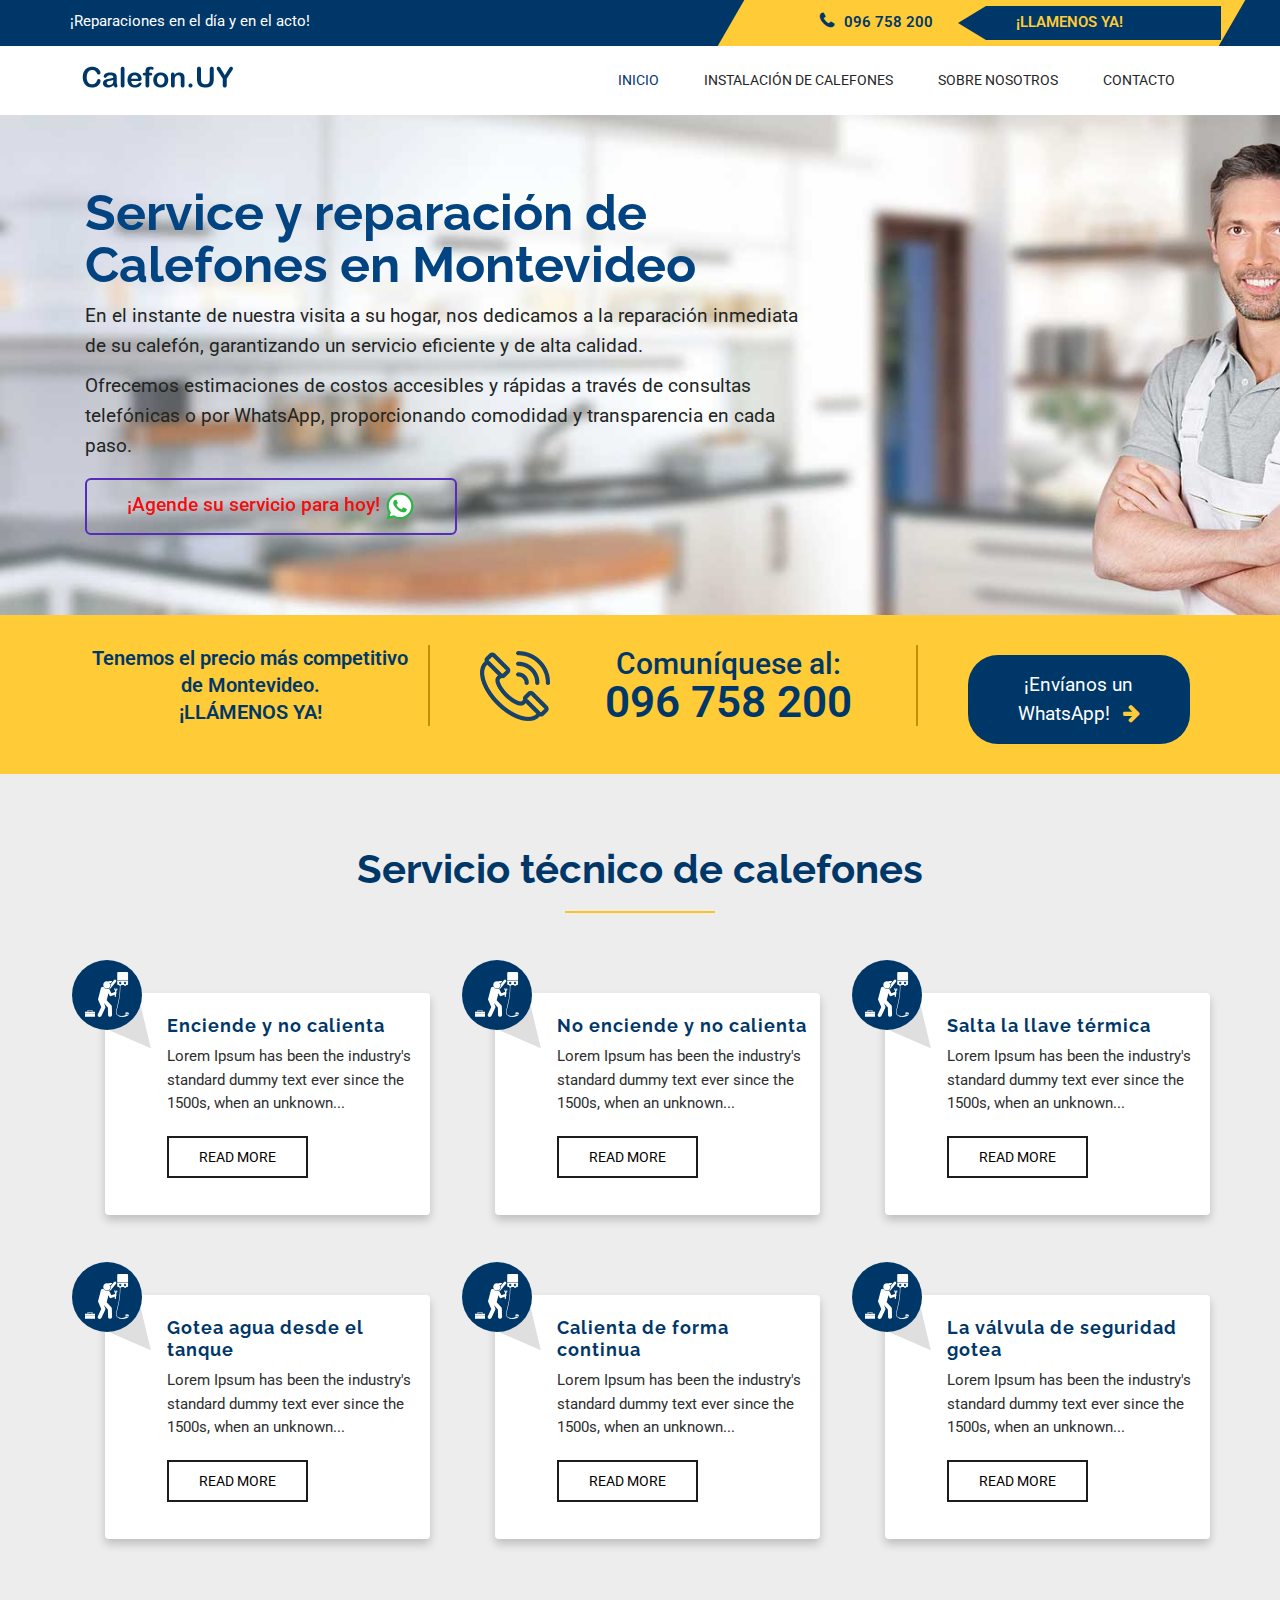
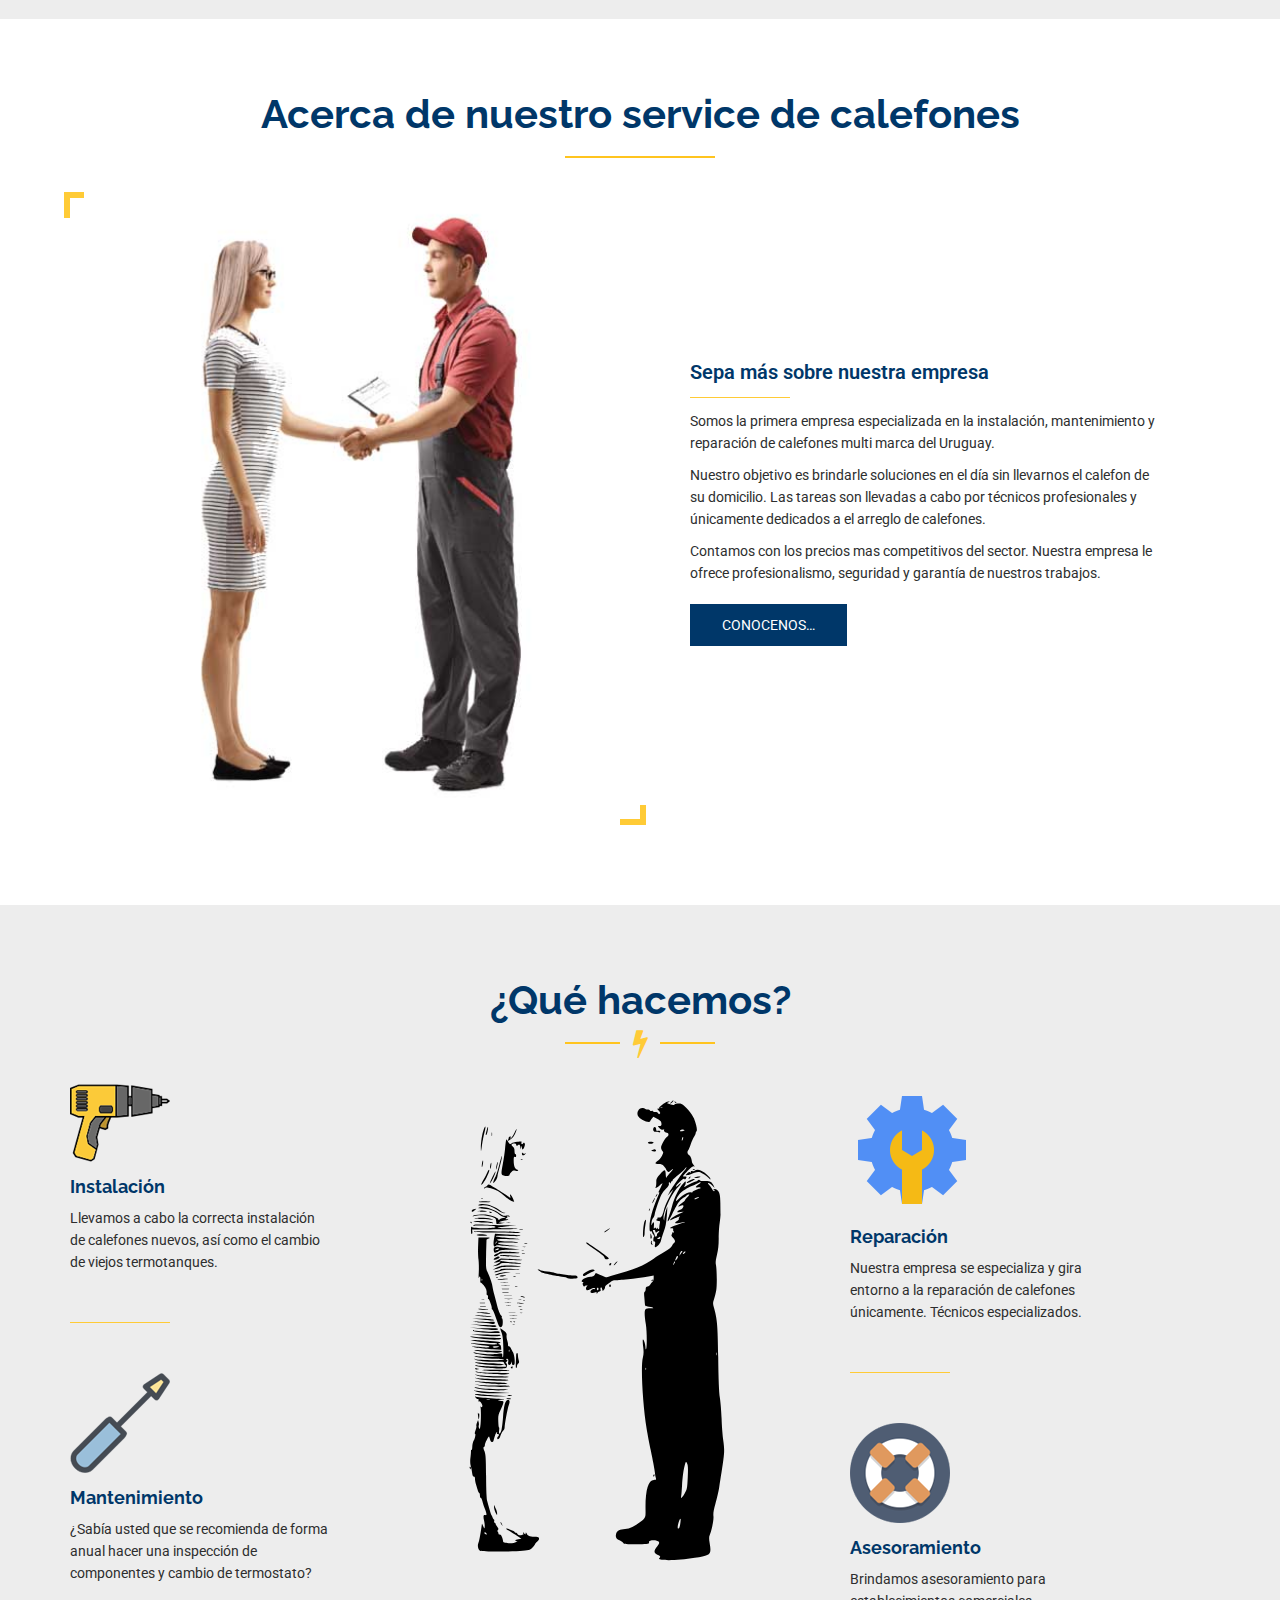
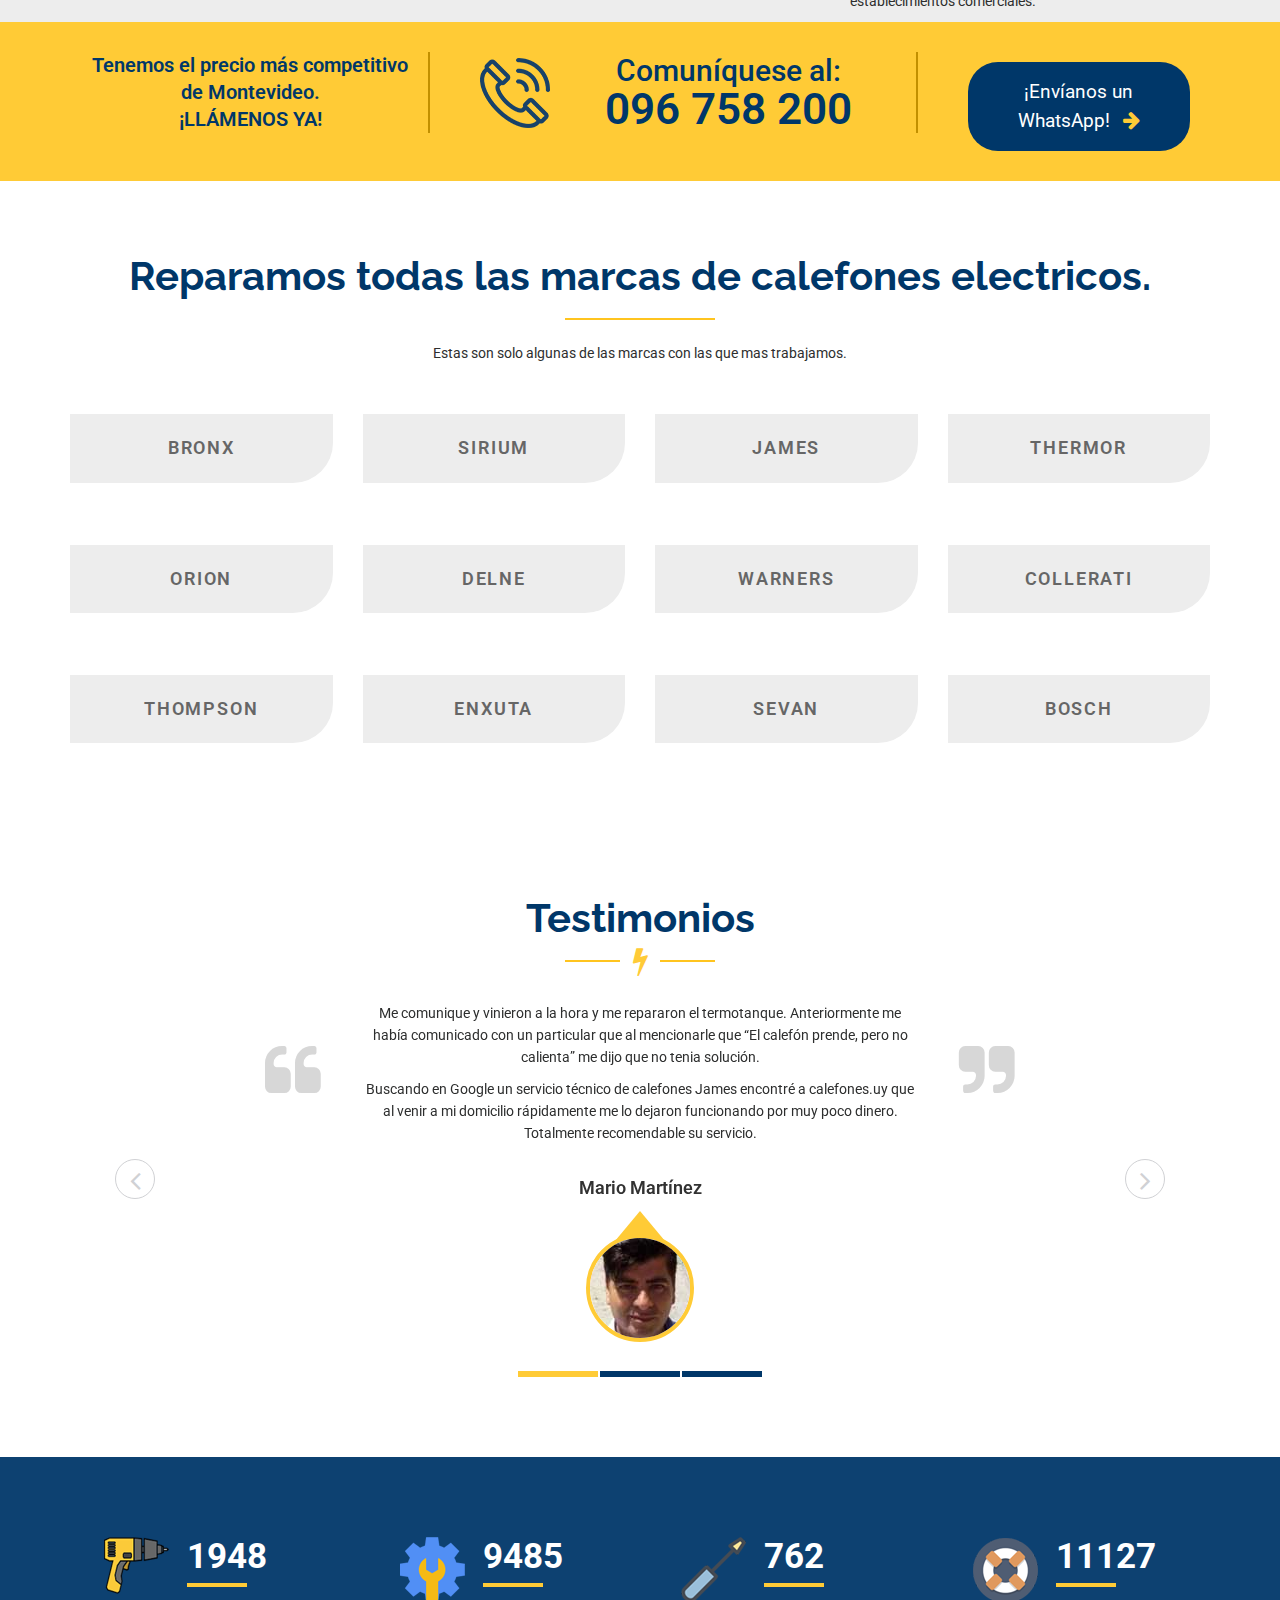
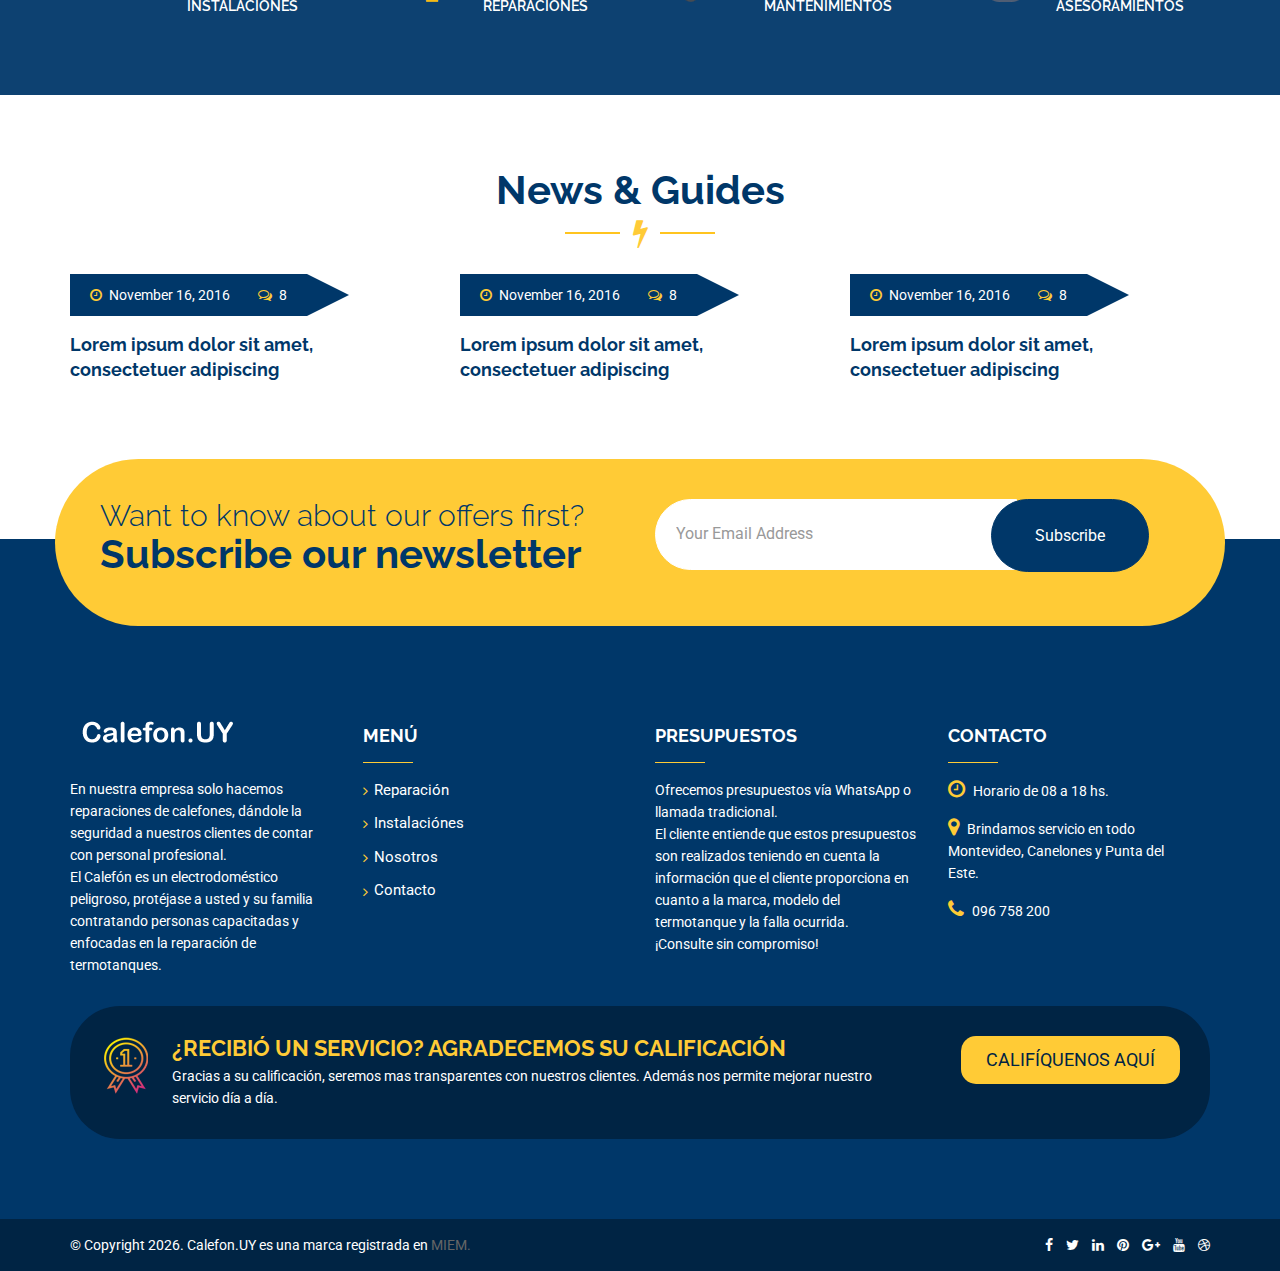
==== index.html @ c7108151 "Initial commit" ====
<!DOCTYPE html>
<html lang="es">
<head>
<meta charset="utf-8">
<meta http-equiv="X-UA-Compatible" content="IE=edge">
<meta name="viewport" content="width=device-width, initial-scale=1">
<title>Des. Calefon.UY</title>
<!-- Bootstrap CSS -->
<link href="assets/bootstrap/css/bootstrap.min.css" rel="stylesheet">
<!-- Font Awesome CSS-->
<link href="assets/font-awesome/css/font-awesome.min.css" rel="stylesheet">
<!-- Linear icons CSS-->
<link href="assets/linearicons/css/icon-font.min.css" rel="stylesheet">
<!-- Slick Nav CSS -->
<link rel="stylesheet" href="assets/css/slicknav.min.css">
<!-- Owl Carousel -->
<link href="assets/owl-carousel/css/owl.carousel.css" rel="stylesheet">
<link href="assets/owl-carousel/css/owl.theme.css" rel="stylesheet">
<!-- Custom CSS -->
<link href="css/style.css" rel="stylesheet">
<!-- Animate CSS -->
<link href="assets/animate/animate.css" rel="stylesheet">
<!-- Favicon -->
<link rel="shortcut icon" type="image/x-icon" href="images/favicon.ico">
<!-- HTML5 shim and Respond.js for IE8 support of HTML5 elements and media queries -->
<!-- WARNING: Respond.js doesn't work if you view the page via file:// -->
<!--[if lt IE 9]>
      <script src="https://oss.maxcdn.com/html5shiv/3.7.3/html5shiv.min.js"></script>
      <script src="https://oss.maxcdn.com/respond/1.4.2/respond.min.js"></script>
    <![endif]-->
</head>
<body>

<!-- Header Start -->
<header class="wow fadeInDown" data-offset-top="197" data-spy="affix">
  <div class="top-wrapper hidden-xs">
    <div class="container">
      <div class="row">
        <div class="col-lg-7 col-md-6 col-sm-12">
          <div class="guest">¡Reparaciones en el día y en el acto!</div>
        </div>
        <div class="col-lg-5 col-md-6 hidden-sm">
          <div class="top-header-add">
            <div class="phone"><i class="fa fa-phone" aria-hidden="true"></i><span>096 758 200</span></div>
            <div class="book"><a href="tel:+59896758200"><i aria-hidden="true"></i><span>¡Llamenos ya!</span></a></div>
          </div>
        </div>
      </div>
    </div>
  </div>
  <div class="header-inner">
    <div class="container">
      <div class="row">
        <div class="col-lg-3 col-md-3">
          <div class="logo"> <a href="index.html"><img src="images/logo.png" alt="#" data-popupalt-original-title="null" title="#"></a> </div>
          <div class="mobile-menu"></div>
        </div>
        <div class="col-lg-9 col-md-9">
          <nav class="navbar navbar-default desktop">
            <div class="navbar-collapse"> 
              <!-- Main Menu -->
              <ul id="nav" class="nav menu navbar-nav">
                <li class="active"><a href="index.html">Inicio</a></li>
                <li><a href="instalacion-de-calefones.html">Instalación de calefones</a></li>
                <li><a href="about-us.html">Sobre nosotros</a></li>
                <li><a href="contact.html">Contacto</a></li>
              </ul>
              <!-- End Main Menu --> 
            </div>
          </nav>
        </div>
      </div>
    </div>
  </div>
</header>
<!-- Header End --> 
<!-- Banner Wrapper Start -->
<div class="banner-wrapper">
  <div id="first-slider" class="">
    <div id="carousel-example-generic" class="carousel slide carousel-fade"> 
      <!-- Indicators -->






      <!-- Wrapper for slides -->
      <div class="carousel-inner" role="listbox"> 
        <!-- Item 1 -->
        <div class="item slide1 active">
          <div class="row">
            <div class="container">
              <div class="col-md-4 col-sm-5 text-center hidden-sm hidden-md hidden-lg"> <img data-animation="animated zoomInLeft" src="images/slider-img1.png" alt=""> </div>
              <div class="col-md-8 col-sm-7 text-left">
                <h1 data-animation="animated bounceInLeft" class=""><span>Service y reparación de Calefones en Montevideo</span></h1>
                <p data-animation="animated bounceInLeft" class="">En el instante de nuestra visita a su hogar, nos dedicamos a la reparación inmediata de su calefón, garantizando un servicio eficiente y de alta calidad.</p> <p>Ofrecemos estimaciones de costos accesibles y rápidas a través de consultas telefónicas o por WhatsApp, proporcionando comodidad y transparencia en cada paso.</p>
                <a class="btn btn-hero" class="fa fa-phone" data-animation="animated bounceInLeft" title="Consulta el precio de tu reparación con un técnico especialista en calefones eléctricos." href="contact.html">¡Agende su servicio para hoy! <img height="30" width="30" src="/images/whatsapp.svg" title="Solicita tu presupuesto gratuito con un técnico especializado vía WhatsApp." alt="Buscar presupuesto de reparacion de calefon"></a> </div>
              <div class="col-md-4 col-sm-5 text-right hidden-xs">  </div>
            </div>
          </div>
        </div>
       </div>      
      </div>
  </div>
</div>
<!-- Banner Wrapper End --> 
<!-- cta Wrapper Start -->
<div class="cta-wrapper">
  <div class="container">
    <div class="row">
      <div class="col-sm-4">
        <div class="cta-inner cta-text"><center>Tenemos el precio más competitivo de Montevideo. <br>
          ¡LLÁMENOS YA!</center></div>
      </div>
      <div class="col-sm-5">
        <div class="cta-inner cta"> <img src="images/cta-phone-icon.png" alt="">
          <h3> <center>Comuníquese al: <br> <span>096 758 200</span> </center> </h3>
        </div>
      </div>
      <div class="col-sm-3">
        <div class="cta-inner cta-btn"> <center> <a target="_blank" rel="nofollow" href="https://api.whatsapp.com/send?phone=59896758200&text=Hola%20calefon.UY%20www.Calefon.UY.">¡Envíanos un WhatsApp!  <i class="fa fa-arrow-right" aria-hidden="true"></i></a></center> </div>
      </div>
    </div>
  </div>
</div>
<!-- cta Wrapper End --> 
<!-- Our Services Start -->
<section class="our-services-wrapper">
  <div class="container">
    <div class="title">
      <h2>Servicio técnico de calefones</h2>
      </div>
    <div class="row">
      <div class="col-lg-4 col-md-6 col-sm-6">
        <div class="single-service">
          <div class="single-services">
            <div class="services-inner">
              <div class="our-services-icon"> <span><img height="45" width="40" src="images/calefon-service.svg" alt=""></span></div>
              <div class="our-services-text">
                <h3>Enciende y no calienta</h3>
                <p>Lorem Ipsum has been the industry's standard dummy text ever since the 1500s, when an unknown...</p>
                <a href="#">Read More</a> </div>
            </div>
          </div>
        </div>
      </div>
      <div class="col-lg-4 col-md-6 col-sm-6">
        <div class="single-service">
          <div class="single-services">
            <div class="services-inner">
              <div class="our-services-icon"> <span><img height="45" width="40" src="images/calefon-service.svg" alt=""></span></div>
              <div class="our-services-text">
                <h3>No enciende y no calienta</h3>
                <p>Lorem Ipsum has been the industry's standard dummy text ever since the 1500s, when an unknown...</p>
                <a href="#">Read More</a> </div>
            </div>
          </div>
        </div>
      </div>
      <div class="col-lg-4 col-md-6 col-sm-6">
        <div class="single-service">
          <div class="single-services">
            <div class="services-inner">
              <div class="our-services-icon"> <span><img height="45" width="40" src="images/calefon-service.svg" alt=""></span></div>
              <div class="our-services-text">
                <h3>Salta la llave térmica</h3>
                <p>Lorem Ipsum has been the industry's standard dummy text ever since the 1500s, when an unknown...</p>
                <a href="#">Read More</a> </div>
            </div>
          </div>
        </div>
      </div>
      <div class="col-lg-4 col-md-6 col-sm-6">
        <div class="single-service">
          <div class="single-services">
            <div class="services-inner">
              <div class="our-services-icon"> <span><img height="45" width="40" src="images/calefon-service.svg" alt=""></span></div>
              <div class="our-services-text">
                <h3>Gotea agua desde el tanque</h3>
                <p>Lorem Ipsum has been the industry's standard dummy text ever since the 1500s, when an unknown...</p>
                <a href="#">Read More</a> </div>
            </div>
          </div>
        </div>
      </div>
      <div class="col-lg-4 col-md-6 col-sm-6">
        <div class="single-service">
          <div class="single-services">
            <div class="services-inner">
              <div class="our-services-icon"> <span><img height="45" width="40" src="images/calefon-service.svg" alt=""></span></div>
              <div class="our-services-text">
                <h3>Calienta de forma <br> continua</h3>
                <p>Lorem Ipsum has been the industry's standard dummy text ever since the 1500s, when an unknown...</p>
                <a href="#">Read More</a> </div>
            </div>
          </div>
        </div>
      </div>
      <div class="col-lg-4 col-md-6 col-sm-6">
        <div class="single-service">
          <div class="single-services">
            <div class="services-inner">
              <div class="our-services-icon"> <span><img height="45" width="40" src="images/calefon-service.svg" alt=""></span></div>
              <div class="our-services-text">
                <h3>La válvula de seguridad <br> gotea</h3>
                <p>Lorem Ipsum has been the industry's standard dummy text ever since the 1500s, when an unknown...</p>
                <a href="#">Read More</a> </div>
            </div>
          </div>
        </div>
      </div>
    </div>
  </div>
</section>
<!-- Our Services End --> 
<!-- About Wrapper Start -->
<section class="about-wrapper">
  <div class="container">
    <div class="title">
      <h2>Acerca de nuestro service de calefones</h2>
      </div>
    <div class="mb-30">
      <div class="display-table"> 
        <!-- display-table-cell -->
        <div class="display-table-cell width-50">
          <div class="service-image">
            <div class="border_style top left"><span></span></div>
            <div class="border_style bottom right"><span></span></div>
            <img src="/images/tecnico-calefon.jpg" alt="" title=""></div>
        </div>
        <!-- display-table-cell -->
        <div class="display-table-cell width-50">
          <div class="about-text-area">
            <h3>Sepa más sobre nuestra empresa</h3>
            <p>Somos la primera empresa especializada en la instalación, mantenimiento y reparación de calefones multi marca del Uruguay.</p>
            <p>Nuestro objetivo es brindarle soluciones en el día sin llevarnos el calefon de su domicilio. Las tareas son llevadas a cabo por técnicos profesionales y únicamente dedicados a el arreglo de calefones.</p>
            <p>Contamos con los precios mas competitivos del sector. Nuestra empresa le ofrece profesionalismo, seguridad y garantía de nuestros trabajos.</p>
            <a href="/sobre-nosotros.html">Conocenos…</a> </div>
          <!-- about-area --> 
        </div>
      </div>
      <!-- display-table --> 
    </div>
  </div>
</section>
<!-- About Wrapper End --> 

<!-- Latest Projects Wrapper Start -->
<section class="latest-projects-wrapper">
  <div class="container">
    <div class="title">
      <h2>¿Qué hacemos?</h2>
      <span class="title-border-color"><i class="fa fa-bolt" aria-hidden="true"></i></span> </div>
    <div class="row">
      <div class="col-md-3 col-sm-6">
        <div class="project-box border"> <img src="/images/Instalacion-de-calefones.png" alt="">
          <h3>Instalación</h3>
          <p>Llevamos a cabo la correcta instalación de calefones nuevos, así como el cambio de viejos termotanques.</p>
        </div>
        <div class="project-box"> <img src="/images/Mantenimiento-de-termotanques.png" alt="">
          <h3>Mantenimiento</h3>
          <p>¿Sabía usted que se recomienda de forma anual hacer una inspección de componentes y cambio de termostato?</p>
        </div>
      </div>
      <div class="col-sm-5 hidden-sm">
        <div class="project-box-img"> <img src="/images/tecnico-calefon.svg" alt=""> </div>
      </div>
      <div class="col-md-3 col-sm-6">
        <div class="project-box border"> <img src="/images/Arreglo-de-calefones.png" alt="">
          <h3>Reparación</h3>
          <p>Nuestra empresa se especializa y gira entorno a la reparación de calefones únicamente. Técnicos especializados.</p>
        </div>
        <div class="project-box"> <img src="/images/Asesoramiento-calefones.png" alt="">
          <h3>Asesoramiento</h3>
          <p>Brindamos asesoramiento para establecimientos comerciales.</p>
        </div>
      </div>
    </div>
  </div>
</section>
<!-- Latest Projects Wrapper End --> 


<!-- cta Wrapper Start -->
<div class="cta-wrapper">
  <div class="container">
    <div class="row">
      <div class="col-sm-4">
        <div class="cta-inner cta-text"><center>Tenemos el precio más competitivo de Montevideo. <br>
          ¡LLÁMENOS YA!</center></div>
      </div>
      <div class="col-sm-5">
        <div class="cta-inner cta"> <img src="images/cta-phone-icon.png" alt="">
          <h3> <center>Comuníquese al: <br> <span>096 758 200</span> </center> </h3>
        </div>
      </div>
      <div class="col-sm-3">
        <div class="cta-inner cta-btn"> <center> <a target="_blank" title="Solicita un presupuesto gratuito." alt="Consultar precio arreglo de calefon electrico" rel="nofollow" href="https://api.whatsapp.com/send?phone=59896758200&text=Hola%20calefon.UY%20www.Calefon.UY.">¡Envíanos un WhatsApp!  <i class="fa fa-arrow-right" aria-hidden="true"></i></a></center> </div>
      </div>
    </div>
  </div>
</div>
<!-- cta Wrapper End -->  

<!-- Our Team Wrapper Start -->
<section class="our-team-wrapper">
  <div class="container">
    <div class="title">
      <h2>Reparamos todas las marcas de calefones electricos.</h2>
      <br>
      <p>Estas son solo algunas de las marcas con las que mas trabajamos.</p>
    </div>
    <div class="row">
      <div class="col-md-3 col-sm-6">
        <div class="team-item">

          <div class="team-item-descr font-alt">
            <a class="team-item-name" title="Reparación de calefones Bronx" alt="Service oficial de calefones Bronx" href="https://calefon.uy/bronx/">Bronx</a>
          </div>
        </div>
      </div>
      <div class="col-md-3 col-sm-6">
        <div class="team-item">

          <div class="team-item-descr font-alt">
            <a class="team-item-name" title="Reparación de calefones Sirium" alt="Service oficial de calefones Sirium" href="https://calefon.uy/sirium/">Sirium</a>
          </div>
        </div>
      </div>
      <div class="col-md-3 col-sm-6">
        <div class="team-item">

          <div class="team-item-descr font-alt">
            <a class="team-item-name" title="Reparación de calefones James" alt="Service oficial de calefones James" href="https://calefon.uy/james/">James</a>
          </div>
        </div>
      </div>
      <div class="col-md-3 col-sm-6">
        <div class="team-item">

          <div class="team-item-descr font-alt">
            <a class="team-item-name" title="Reparación de calefones Thermor" alt="Service oficial de calefones Thermor" href="https://calefon.uy/thermor/">Thermor</a>
          </div>
        </div>
      </div>
    </div>



    <div class="title">
     
      <span class="title-border-color"></span> </div>
    <div class="row">
      <div class="col-md-3 col-sm-6">
        <div class="team-item">

          <div class="team-item-descr font-alt">
            <a class="team-item-name" title="Reparación de calefones Orion" alt="Service oficial de calefones Orion" href="https://calefon.uy/orion/">Orion</a>
          </div>
        </div>
      </div>
      <div class="col-md-3 col-sm-6">
        <div class="team-item">

          <div class="team-item-descr font-alt">
            <a class="team-item-name" title="Reparación de calefones Delne" alt="Service oficial de calefones Delne" href="https://calefon.uy/delne/">Delne</a>
          </div>
        </div>
      </div>
      <div class="col-md-3 col-sm-6">
        <div class="team-item">

          <div class="team-item-descr font-alt">
            <a class="team-item-name" title="Reparación de calefones Warners" alt="Service oficial de calefones Warners" href="https://calefon.uy/warners/">Warners</a>
          </div>
        </div>
      </div>
      <div class="col-md-3 col-sm-6">
        <div class="team-item">

          <div class="team-item-descr font-alt">
            <a class="team-item-name" title="Reparación de calefones Collerati" alt="Service oficial de calefones Collerati" href="https://calefon.uy/collerati/">Collerati</a>
          </div>
        </div>
      </div>
    </div>



        <div class="title">
     
      <span class="title-border-color"></span> </div>
    <div class="row">
      <div class="col-md-3 col-sm-6">
        <div class="team-item">

          <div class="team-item-descr font-alt">
            <a class="team-item-name" title="Reparación de calefones Thompson" alt="Service oficial de calefones Thompson" href="https://calefon.uy/thompson/">Thompson</a>
          </div>
        </div>
      </div>
      <div class="col-md-3 col-sm-6">
        <div class="team-item">

          <div class="team-item-descr font-alt">
            <a class="team-item-name" title="Reparación de calefones Enxuta" alt="Service oficial de calefones Enxuta" href="https://calefon.uy/enxuta/">Enxuta</a>
          </div>
        </div>
      </div>
      <div class="col-md-3 col-sm-6">
        <div class="team-item">

          <div class="team-item-descr font-alt">
            <a class="team-item-name" title="Reparación de calefones Sevan" alt="Service oficial de calefones Sevan" href="https://calefon.uy/sevan/">Sevan</a>
          </div>
        </div>
      </div>
      <div class="col-md-3 col-sm-6">
        <div class="team-item">

          <div class="team-item-descr font-alt">
            <a class="team-item-name" title="Reparación de calefones Bosch" alt="Service oficial de calefones Bosch" href="https://calefon.uy/bosch/">Bosch</a>
          </div>
        </div>
      </div>
    </div>


  </div>
</section>
<!-- Our Team Wrapper End --> 


<!-- Testimonials Wrapper Start -->
<section class="testimonials-wrapper">
  <div class="container">
    <div class="title">
      <h2>Testimonios</h2>
      <span class="title-border-color"><i class="fa fa-bolt" aria-hidden="true"></i></span> </div>
    <div class="row">
      <div class="col-md-8 col-sm-12 col-md-offset-2 col-sm-offset-0 col-xs-offset-0">
        <div id="testimonials" class="owl-carousel">
          <div class="item">
            <div class="testimonials-main">
              <div class="testimonials-inner">
                <p>Me comunique y vinieron a la hora y me repararon el termotanque. Anteriormente me había comunicado con un particular que al mencionarle que “El calefón prende, pero no calienta” me dijo que no tenia solución. </p><p>
                  Buscando en Google un servicio técnico de calefones James encontré a calefones.uy que al venir a mi domicilio rápidamente me lo dejaron funcionando por muy poco dinero. Totalmente recomendable su servicio.</p>  
              </div>
              <div class="testimonials-text">
                <p>Mario Martínez</p>
              </div>
              <div class="testimonial-img"> <img src="/images/testimonials1.jpg" alt=""> </div>
            </div>
          </div>
          <div class="item">
            <div class="testimonials-main">
              <div class="testimonials-inner">
                <p>No dude en llamar en el momento que leí que se dedican únicamente al servicio técnico de termotanques. Eso fue lo que me dio la tranquilidad de comunicarme con técnicos que saben lo que hacen y no con un particular. </p><p>
                  El calefón encendía, pero no calentaba el agua. Cambiaron una pieza y quedo solucionado. Demoraron muy poco y demostraron que la especialización es la mejor forma de demostrar que son verdaderos profesionales.
                  </p>
              </div>
              <div class="testimonials-text">
                <p>Fernando Bazo</p>
              </div>
              <div class="testimonial-img"> <img src="/images/testimonials2.jpg" alt=""> </div>
            </div>
          </div>
          <div class="item">
            <div class="testimonials-main">
              <div class="testimonials-inner">
                <p>Mi calefón no encendía por lo que decidí buscar en Google una empresa que se dedique al arreglo de calefones y me encontré con esta página. Me atendieron amablemente y me dieron una estimación de los costos dependiendo del daño que pudiera haber sufrido alguna de las piezas, lo que no me gusto mucho porque todo fue vía teléfono. </p><p>
Aun así, les solicite que vinieran a mi domicilio y efectivamente era uno de los problemas que me habían mencionado. El precio me pareció acorde.
</p>
              </div>
              <div class="testimonials-text">
                <p>María Faundez</p>
              </div>
              <div class="testimonial-img"> <img src="/images/testimonials3.jpg" alt=""> </div>
            </div>
          </div>
        </div>
      </div>
    </div>
  </div>
</section>
<!-- Testimonials Wrapper End --> 
<!-- Counters Wrapper Start -->
<div class="counters">
  <div class="container">
    <div class="row">
      <div class="col-lg-3 col-md-6 col-sm-6">
        <div class="counter">
          <div class="counter-icon-box"><img src="images/Instalacion-de-Termotanques.png" alt=""></div>
          <div class="counter-right">
            <div class="number animateNumber" data-num="1948"> <span>1948</span></div>
            <h3>Instalaciones</h3>
          </div>
        </div>
      </div>
      <div class="col-lg-3 col-md-6 col-sm-6">
        <div class="counter">
          <div class="counter-icon-box"><img src="images/Calefones-Montevideo.png" alt=""></div>
          <div class="counter-right">
            <div class="number animateNumber" data-num="9485"> <span>9485</span></div>
            <h3>Reparaciones</h3>
          </div>
        </div>
      </div>
      <div class="col-lg-3 col-md-6 col-sm-6">
        <div class="counter last">
          <div class="counter-icon-box"><img src="images/Termotanques-Montevideo.png" alt=""></div>
          <div class="counter-right">
            <div class="number animateNumber" data-num="762"> <span>762</span></div>
            <h3>Mantenimientos</h3>
          </div>
        </div>
      </div>
      <div class="col-lg-3 col-md-6 col-sm-6">
        <div class="counter last">
          <div class="counter-icon-box"><img src="images/Asesoramiento-Termotanques.png" alt=""></div>
          <div class="counter-right">
            <div class="number animateNumber" data-num="11127"> <span>11127</span></div>
            <h3>Asesoramientos</h3>
          </div>
        </div>
      </div>
    </div>
  </div>
</div>
<!-- Counters Wrapper End --> 
<!-- News Wrapper Start -->
<section class="news-wrapper">
  <div class="container">
    <div class="title">
      <h2>News & Guides</h2>
      <span class="title-border-color"><i class="fa fa-bolt" aria-hidden="true"></i></span> </div>
    <div class="row">
      <div class="col-md-4 col-sm-6">
        <div class="news-section-single">
          <div class="news-img-main">
            <div class="news-img"><img src="http://via.placeholder.com/600x400/000/fff" alt="" data-popupalt-original-title="null" title="">
              <div class="news-list">
                <ul>
                  <li><i class="fa fa-clock-o" aria-hidden="true"></i> November 16, 2016</li>
                  <li><i class="fa fa-comments-o" aria-hidden="true"></i> 8</li>
                </ul>
              </div>
            </div>
          </div>
          <div class="news-head">
            <h3>Lorem ipsum dolor sit amet, consectetuer adipiscing</h3>
          </div>
        </div>
      </div>
      <div class="col-md-4 col-sm-6">
        <div class="news-section-single">
          <div class="news-img-main">
            <div class="news-img"><img src="http://via.placeholder.com/600x400/000/fff" alt="" data-popupalt-original-title="null" title="">
              <div class="news-list">
                <ul>
                  <li><i class="fa fa-clock-o" aria-hidden="true"></i> November 16, 2016</li>
                  <li><i class="fa fa-comments-o" aria-hidden="true"></i> 8</li>
                </ul>
              </div>
            </div>
          </div>
          <div class="news-head">
            <h3>Lorem ipsum dolor sit amet, consectetuer adipiscing</h3>
          </div>
        </div>
      </div>
      <div class="col-md-4 col-sm-6">
        <div class="news-section-single">
          <div class="news-img-main">
            <div class="news-img"><img src="http://via.placeholder.com/600x400/000/fff" alt="" data-popupalt-original-title="null" title="">
              <div class="news-list">
                <ul>
                  <li><i class="fa fa-clock-o" aria-hidden="true"></i> November 16, 2016</li>
                  <li><i class="fa fa-comments-o" aria-hidden="true"></i> 8</li>
                </ul>
              </div>
            </div>
          </div>
          <div class="news-head">
            <h3>Lorem ipsum dolor sit amet, consectetuer adipiscing</h3>
          </div>
        </div>
      </div>
    </div>
  </div>
</section>
<!-- News Wrapper End --> 
<!-- Footer Wrapper Start -->
<footer class="footer-wrapper">
  <div class="container">
    <div class="row">
      <div class="search-wrapper">
        <div class="col-sm-6">
          <div class="search-inner-text">
            <h3>Want to know about our offers first? <span>Subscribe our newsletter</span></h3>
          </div>
        </div>
        <div class="col-sm-6">
          <div class="footer-search-form">
            <div class="form">
              <input placeholder="Your Email Address" id="exampleInputName" class="form-control first" type="text">
              <input class="bttn" value="Subscribe" type="text">
            </div>
          </div>
        </div>
      </div>
    </div>
    <div class="row">
      <div class="col-md-3 col-sm-6">
        <div class="intro">
          <div class="flogo"><img src="images/logo2.png" alt=""></div>
          <p class="intro-content">En nuestra empresa solo hacemos reparaciones de calefones, dándole la seguridad a nuestros clientes de contar con personal profesional.
            <br>El Calefón es un electrodoméstico peligroso, protéjase a usted y su familia contratando personas capacitadas y enfocadas en la reparación de termotanques.</br>
        </div>
      </div>
      <div class="col-md-3 col-sm-6">
        <div class="extralinks">
          <h4 class="title">Menú</h4>
          <div class="extralinks-cols">
            <ul class="extralinks-col">
              <li class="active"><a href="https://calefon.uy/">Reparación</a></li>
              <li><a href="https://calefon.uy/instalacion-de-termotanques/">Instalaciónes</a></li>
              <li><a href="https://calefon.uy/sobre-nosotros/">Nosotros</a></li>
              <li><a href="https://calefon.uy/contacto/">Contacto</a></li>
            </ul>
          </div>
        </div>
      </div>
      <div class="col-md-3 col-sm-6">
        <div class="intro">
          <h4 class="title">Presupuestos</h4>
          <div class="extralinks-cols">
            <p class="intro-content">Ofrecemos presupuestos vía WhatsApp o llamada tradicional.<br>El cliente entiende que estos presupuestos son realizados teniendo en cuenta la información que el cliente proporciona en cuanto a la marca, modelo del termotanque y la falla ocurrida.<br>¡Consulte sin compromiso!</p> 
          </div>
        </div>
      </div>
      <div class="col-md-3 col-sm-6">
        <div class="address">
          <h4 class="title">Contacto</h4>
          <div class="extralinks-cols">
            <ul class="extralinks-col">
              <li> <span class="fcontacto-icon fa fa-clock-o"></span>Horario de 08 a 18 hs.
                </li>
              <li><span class="fcontact-icon fa fa-map-marker"></span>Brindamos servicio en todo Montevideo, Canelones y 
                Punta del Este.</li>
              <li><span class="fcontact-icon fa fa-phone"></span>096 758 200</li>
            </ul>
          </div>
        </div>
      </div>
    </div>
	<div class="footer-cta-wrapper">
	<div class="row">
      <div class="col-sm-9">
	    <img src="images/footer-cta-icon.png" alt="">
        <h3>¿RECIBIÓ UN SERVICIO? Agradecemos su calificación</h3>
        <p>Gracias a su calificación, seremos mas transparentes con nuestros clientes. Además nos permite mejorar nuestro servicio día a día.</p>
      </div>
      <div class="col-sm-3"> <a href="javascript:void(0)" class="pull-right">CALIFÍQUENOS AQUÍ</a> </div>
    </div>
	</div>
  </div>
</footer>
<!-- Footer Wrapper End --> 
<!-- Copyright Wrapper End -->
<div class="copyright-wrapper">
  <div class="container">
    <div class="row">
      <div class="col-sm-7">
        <p>&copy; Copyright <span id="year"></span>. Calefon.UY es una marca registrada en <a target="_blank" rel="nofollow" href="https://www.gub.uy/ministerio-industria-energia-mineria/marcas-patentes">MIEM.</a></p>
      </div>
      <div class="col-sm-5">
        <ul class="footer-social-icons">
          <li class="facebook"><a href="javascript:void(0)" target="_blank"><i class="fa fa-facebook"></i></a></li>
          <li class="twitter"><a href="javascript:void(0)" target="_blank"><i class="fa fa-twitter"></i></a></li>
          <li class="linkedin"><a href="javascript:void(0)" target="_blank"><i class="fa fa-linkedin"></i></a></li>
          <li class="pinterest"><a href="javascript:void(0)" target="_blank"><i class="fa fa-pinterest"></i></a></li>
          <li class="google-plus"><a href="javascript:void(0)" target="_blank"><i class="fa fa-google-plus"></i></a></li>
          <li class="youtube"><a href="javascript:void(0)" target="_blank"><i class="fa fa-youtube"></i></a></li>
          <li class="dribbble"><a href="javascript:void(0)" target="_blank"><i class="fa fa-dribbble"></i></a></li>
        </ul>
      </div>
    </div>
  </div>
</div>
<!-- Copyright Wrapper End --> 
<!-- jQuery (necessary for Bootstrap's JavaScript plugins) --> 
<script src="assets/jquery/jquery-3.1.1.min.js"></script> 
<script src="assets/jquery/plugins.js"></script> 
<script src="assets/jquery/slicknav.min.js"></script> 
<script src="https://cdn.jsdelivr.net/npm/bootstrap@5.3.2/dist/js/bootstrap.min.js"></script> 
<script src="assets/number-animation/jquery.animateNumber.min.js"></script> 
<script src="assets/owl-carousel/js/owl.carousel.js"></script> 
<script src="assets/wow/wow.min.js"></script> 
<script src="assets/jquery/slider.js"></script> 
<script src="js/custom.js"></script>
</body>
</html>
---- assets/linearicons/css/icon-font.min.css ----
/*
Linearicons Free v1.0.0 - https://linearicons.com/free
By Perxis - https://perxis.com
(c) 2014-2015 Perxis.com
License: https://linearicons.com/free/license
*/
@font-face{font-family:Linearicons-Free;src:url(https://cdn.linearicons.com/free/1.0.0/Linearicons-Free.eot);src:url(https://cdn.linearicons.com/free/1.0.0/Linearicons-Free.eot?#iefix) format('embedded-opentype'),url(https://cdn.linearicons.com/free/1.0.0/Linearicons-Free.woff2) format('woff2'),url(https://cdn.linearicons.com/free/1.0.0/Linearicons-Free.ttf) format('truetype'),url(https://cdn.linearicons.com/free/1.0.0/Linearicons-Free.woff) format('woff'),url(https://cdn.linearicons.com/free/1.0.0/Linearicons-Free.svg#Linearicons-Free) format('svg');font-weight:400;font-style:normal}.lnr{font-family:Linearicons-Free;speak:none;font-style:normal;font-weight:400;font-variant:normal;text-transform:none;line-height:1;-webkit-font-smoothing:antialiased;-moz-osx-font-smoothing:grayscale}.lnr-home:before{content:"\e800"}.lnr-apartment:before{content:"\e801"}.lnr-pencil:before{content:"\e802"}.lnr-magic-wand:before{content:"\e803"}.lnr-drop:before{content:"\e804"}.lnr-lighter:before{content:"\e805"}.lnr-poop:before{content:"\e806"}.lnr-sun:before{content:"\e807"}.lnr-moon:before{content:"\e808"}.lnr-cloud:before{content:"\e809"}.lnr-cloud-upload:before{content:"\e80a"}.lnr-cloud-download:before{content:"\e80b"}.lnr-cloud-sync:before{content:"\e80c"}.lnr-cloud-check:before{content:"\e80d"}.lnr-database:before{content:"\e80e"}.lnr-lock:before{content:"\e80f"}.lnr-cog:before{content:"\e810"}.lnr-trash:before{content:"\e811"}.lnr-dice:before{content:"\e812"}.lnr-heart:before{content:"\e813"}.lnr-star:before{content:"\e814"}.lnr-star-half:before{content:"\e815"}.lnr-star-empty:before{content:"\e816"}.lnr-flag:before{content:"\e817"}.lnr-envelope:before{content:"\e818"}.lnr-paperclip:before{content:"\e819"}.lnr-inbox:before{content:"\e81a"}.lnr-eye:before{content:"\e81b"}.lnr-printer:before{content:"\e81c"}.lnr-file-empty:before{content:"\e81d"}.lnr-file-add:before{content:"\e81e"}.lnr-enter:before{content:"\e81f"}.lnr-exit:before{content:"\e820"}.lnr-graduation-hat:before{content:"\e821"}.lnr-license:before{content:"\e822"}.lnr-music-note:before{content:"\e823"}.lnr-film-play:before{content:"\e824"}.lnr-camera-video:before{content:"\e825"}.lnr-camera:before{content:"\e826"}.lnr-picture:before{content:"\e827"}.lnr-book:before{content:"\e828"}.lnr-bookmark:before{content:"\e829"}.lnr-user:before{content:"\e82a"}.lnr-users:before{content:"\e82b"}.lnr-shirt:before{content:"\e82c"}.lnr-store:before{content:"\e82d"}.lnr-cart:before{content:"\e82e"}.lnr-tag:before{content:"\e82f"}.lnr-phone-handset:before{content:"\e830"}.lnr-phone:before{content:"\e831"}.lnr-pushpin:before{content:"\e832"}.lnr-map-marker:before{content:"\e833"}.lnr-map:before{content:"\e834"}.lnr-location:before{content:"\e835"}.lnr-calendar-full:before{content:"\e836"}.lnr-keyboard:before{content:"\e837"}.lnr-spell-check:before{content:"\e838"}.lnr-screen:before{content:"\e839"}.lnr-smartphone:before{content:"\e83a"}.lnr-tablet:before{content:"\e83b"}.lnr-laptop:before{content:"\e83c"}.lnr-laptop-phone:before{content:"\e83d"}.lnr-power-switch:before{content:"\e83e"}.lnr-bubble:before{content:"\e83f"}.lnr-heart-pulse:before{content:"\e840"}.lnr-construction:before{content:"\e841"}.lnr-pie-chart:before{content:"\e842"}.lnr-chart-bars:before{content:"\e843"}.lnr-gift:before{content:"\e844"}.lnr-diamond:before{content:"\e845"}.lnr-linearicons:before{content:"\e846"}.lnr-dinner:before{content:"\e847"}.lnr-coffee-cup:before{content:"\e848"}.lnr-leaf:before{content:"\e849"}.lnr-paw:before{content:"\e84a"}.lnr-rocket:before{content:"\e84b"}.lnr-briefcase:before{content:"\e84c"}.lnr-bus:before{content:"\e84d"}.lnr-car:before{content:"\e84e"}.lnr-train:before{content:"\e84f"}.lnr-bicycle:before{content:"\e850"}.lnr-wheelchair:before{content:"\e851"}.lnr-select:before{content:"\e852"}.lnr-earth:before{content:"\e853"}.lnr-smile:before{content:"\e854"}.lnr-sad:before{content:"\e855"}.lnr-neutral:before{content:"\e856"}.lnr-mustache:before{content:"\e857"}.lnr-alarm:before{content:"\e858"}.lnr-bullhorn:before{content:"\e859"}.lnr-volume-high:before{content:"\e85a"}.lnr-volume-medium:before{content:"\e85b"}.lnr-volume-low:before{content:"\e85c"}.lnr-volume:before{content:"\e85d"}.lnr-mic:before{content:"\e85e"}.lnr-hourglass:before{content:"\e85f"}.lnr-undo:before{content:"\e860"}.lnr-redo:before{content:"\e861"}.lnr-sync:before{content:"\e862"}.lnr-history:before{content:"\e863"}.lnr-clock:before{content:"\e864"}.lnr-download:before{content:"\e865"}.lnr-upload:before{content:"\e866"}.lnr-enter-down:before{content:"\e867"}.lnr-exit-up:before{content:"\e868"}.lnr-bug:before{content:"\e869"}.lnr-code:before{content:"\e86a"}.lnr-link:before{content:"\e86b"}.lnr-unlink:before{content:"\e86c"}.lnr-thumbs-up:before{content:"\e86d"}.lnr-thumbs-down:before{content:"\e86e"}.lnr-magnifier:before{content:"\e86f"}.lnr-cross:before{content:"\e870"}.lnr-menu:before{content:"\e871"}.lnr-list:before{content:"\e872"}.lnr-chevron-up:before{content:"\e873"}.lnr-chevron-down:before{content:"\e874"}.lnr-chevron-left:before{content:"\e875"}.lnr-chevron-right:before{content:"\e876"}.lnr-arrow-up:before{content:"\e877"}.lnr-arrow-down:before{content:"\e878"}.lnr-arrow-left:before{content:"\e879"}.lnr-arrow-right:before{content:"\e87a"}.lnr-move:before{content:"\e87b"}.lnr-warning:before{content:"\e87c"}.lnr-question-circle:before{content:"\e87d"}.lnr-menu-circle:before{content:"\e87e"}.lnr-checkmark-circle:before{content:"\e87f"}.lnr-cross-circle:before{content:"\e880"}.lnr-plus-circle:before{content:"\e881"}.lnr-circle-minus:before{content:"\e882"}.lnr-arrow-up-circle:before{content:"\e883"}.lnr-arrow-down-circle:before{content:"\e884"}.lnr-arrow-left-circle:before{content:"\e885"}.lnr-arrow-right-circle:before{content:"\e886"}.lnr-chevron-up-circle:before{content:"\e887"}.lnr-chevron-down-circle:before{content:"\e888"}.lnr-chevron-left-circle:before{content:"\e889"}.lnr-chevron-right-circle:before{content:"\e88a"}.lnr-crop:before{content:"\e88b"}.lnr-frame-expand:before{content:"\e88c"}.lnr-frame-contract:before{content:"\e88d"}.lnr-layers:before{content:"\e88e"}.lnr-funnel:before{content:"\e88f"}.lnr-text-format:before{content:"\e890"}.lnr-text-format-remove:before{content:"\e891"}.lnr-text-size:before{content:"\e892"}.lnr-bold:before{content:"\e893"}.lnr-italic:before{content:"\e894"}.lnr-underline:before{content:"\e895"}.lnr-strikethrough:before{content:"\e896"}.lnr-highlight:before{content:"\e897"}.lnr-text-align-left:before{content:"\e898"}.lnr-text-align-center:before{content:"\e899"}.lnr-text-align-right:before{content:"\e89a"}.lnr-text-align-justify:before{content:"\e89b"}.lnr-line-spacing:before{content:"\e89c"}.lnr-indent-increase:before{content:"\e89d"}.lnr-indent-decrease:before{content:"\e89e"}.lnr-pilcrow:before{content:"\e89f"}.lnr-direction-ltr:before{content:"\e8a0"}.lnr-direction-rtl:before{content:"\e8a1"}.lnr-page-break:before{content:"\e8a2"}.lnr-sort-alpha-asc:before{content:"\e8a3"}.lnr-sort-amount-asc:before{content:"\e8a4"}.lnr-hand:before{content:"\e8a5"}.lnr-pointer-up:before{content:"\e8a6"}.lnr-pointer-right:before{content:"\e8a7"}.lnr-pointer-down:before{content:"\e8a8"}.lnr-pointer-left:before{content:"\e8a9"}
---- css/style.css ----
/*
    Template Name    : Electricshop
	Description		 : Responsive Electrical Template
    Version          : 1.0
*/

/*
================================================
/* Table of Content
==================================================

1. Fonts - Roboto and Raleway
2. Common CSS
3. Loader CSS
4. Top Wrapper
5. Header Inner
6. Slider Area
7. CTA Wrapper
8. Our Services
9. About Wrapper
10. Join Wrapper
11. Our Team Wrapper
12. Latest Projects Wrapper
13. Testimonials Wrapper
14. Counters
15. News Wrapper
16. Breadcrumb Wrapper
17. Inner page Wrapper
18. Gallery
19. FAQ Wrapper
20. Error Page
21. Countdown Page
22. Contact Wrapper
23. Footer Wrapper
24. Media Quires 

/*
================================================
1. Fonts - Roboto and Raleway
================================================
*/
@import url('https://fonts.googleapis.com/css?family=Raleway:300,400,500,600,700,800|Roboto:300,400,600,700');
/*
================================================
2. Common CSS
================================================
*/
* {
	margin: 0;
	padding: 0;
}
body {
	font-family: 'Roboto', sans-serif;
	font-size: 14px;
	line-height: 1.57143;
	font-weight: 400;
	color: #2d2e2e;
}
h1, h2, h3, h4, h5, h6 {
	font-family: 'Raleway', sans-serif;
	margin-top: 0;
}
a {
	color: #666666;
	transition: all 0.3s ease 0s;
}
a:hover {
	color: #f47629;
	text-decoration: none;
}
a, a:hover, a:active, a:focus {
	outline: none;
	text-decoration: none;
}
.btn, .btn * {
	transition: all 0.3s ease 0s;
}
.btn {
	border-width: 2px;
	margin-bottom: 7px;
	margin-top: 7px;
	padding: 8px 22px;
	z-index: 1;
}
.btn:hover {
	color: #2d2e2e;
}
.light-bg {
	background: #f5f5f5;
}
i {
	transition: all 0.4s ease-in-out 0s;
}
.transition3s {
	transition: all 0.3s ease-in-out 0s;
}
ul, li {
	list-style: outside none none;
}
.space-30 {
	padding-top: 30px;
	padding-bottom: 30px;
}
.m-bot-40 {
	margin-bottom: 40px;
}
.m-top-40 {
	margin-top: 40px;
}
.pad-bottom-0 {
	padding-bottom: 0 !important;
}
section {
	float: left;
	width: 100%;
	padding: 80px 0;
}
div.title {
  display: inline-block;
  margin: 0 0 40px;
  text-align: center;
  width: 100%;
  position: relative;
}
div.title h2 {
  color: #003769;
  font-size: 40px;
  font-weight: 700;
  margin: 0;
}
div.title h2::after {
	background-color: #ffc41f;
	border: medium none;
	content: "";
	display: block;
	height: 2px;
	margin: 20px auto 0;
	width: 150px;
}
.title-border-color {
  background: #ffffff none repeat scroll 0 0;
  color: #ffcb37;
  display: inline-block;
  font-size: 30px;
  height: 40px;
  left: auto;
  margin-left: -20px;
  position: absolute;
  right: auto;
  text-align: center;
  top: 42px;
  width: 40px;

}
div.title img {
	left: 50%;
	margin-left: -34px;
	padding: 12px 0 0;
	position: absolute;
}
#scrollUp {
	background: #003769;
	border-radius: 50%;
	bottom: 100px;
	color: #fff;
	display: block;
	font-size: 25px;
	height: 40px;
	line-height: 0;
	position: fixed;
	right: 20px;
	text-align: center;
	text-decoration: none !important;
	transition: all 0.5s cubic-bezier(0, 0, 0, 1) 0s;
	width: 40px;
	z-index: 1000;
	border-bottom:3px solid #0a4e8b;
}
#scrollUp:hover {
	background: #000;
	color: #fff;
}
#scrollUp i {
	display: block;
	padding-top: 5px;
}
/* Overlay styles */
.overlay-style-one{
    position: absolute;
    top: 0;
    left: 0;
    width: 100%;
    height: 100%;
    opacity: 0;
    overflow: hidden;
    transform: rotateX(150deg);
    transition: all 500ms ease;
    background-color: rgba(0, 0, 0, 0.70);
}
.overlay-style-one .box{
    display: table;
    height: 100%;
    width: 100%;    
}
.overlay-style-one .box .content{
    display: table-cell;
    text-align: center;
    vertical-align: middle;    
}
.overlay-style-one .box .content a { }

/* Button Effects */
.btn {
	display: inline-block;
	vertical-align: middle;
	-webkit-transform: perspective(1px) translateZ(0);
	transform: perspective(1px) translateZ(0);
	box-shadow: 0 0 1px rgba(0, 0, 0, 0);
	position: relative;
	-webkit-transition-property: color;
	transition-property: color;
	-webkit-transition-duration: 0.5s;
	transition-duration: 0.5s;
	border-radius: 6px;
	padding: 11px 40px 12px;
	font-size: 19px;
	color: #f90909;
	font-weight: 500;
}
.btn:before {
	content: "";
	position: absolute;
	z-index: -1;
	top: 0;
	left: 0;
	right: 0;
	bottom: 0;
	background: #f9be4a;
	-webkit-transform: scaleX(0);
	transform: scaleX(0);
	-webkit-transform-origin: 0 50%;
	transform-origin: 0 50%;
	-webkit-transition-property: transform;
	transition-property: transform;
	-webkit-transition-duration: 0.5s;
	transition-duration: 0.5s;
	-webkit-transition-timing-function: ease-out;
	transition-timing-function: ease-out;
}
.btn:hover, .btn:focus, .btn:active {
	color: white;
}
.btn:hover:before, .btn:focus:before, .btn:active:before {
	-webkit-transform: scaleX(1);
	transform: scaleX(1);
	-webkit-transition-timing-function: cubic-bezier(0.52, 1.64, 0.37, 0.66);
	transition-timing-function: cubic-bezier(0.52, 1.64, 0.37, 0.66);
}
/*
================================================
3. Loader CSS
================================================
*/
#dvLoading {
	background: url(../images/loader.gif) no-repeat center center #fff;
	width: 100%;
	height: 100%;
	position: fixed;
	z-index: 9999999;
}
/*
================================================
4. Top Wrapper
================================================
*/
header {
	width: 100%;
	z-index: 99;
}
.top-wrapper {
	background: #003769;
	color: #fff;
}
.affix .top-wrapper {
	display:none;
}
.affix .header-inner {
   background:#fff;
   box-shadow:0 1px 3px rgba(0, 0, 0, 0.118);
}
.affix.fadeInDown {
	animation-delay: 0s;
	animation-direction: normal;
	animation-duration: 0.5s;
	animation-fill-mode: forwards;
	animation-iteration-count: 1;
	animation-name: fadeInDown !important;
	animation-play-state: running;
	animation-timing-function: ease;
}
.fadeInDown {
	animation-name: none !important;
}
.swingOutX {
	animation-name: none !important;
}
.top-wrapper .guest {
	color: #fff;
	font-size: 15px;
	padding: 10px 0;
}
/*** Top header add ***/
.top-header-add:before {
	background: #ffcb36;
	content: "";
	height: 101%;
	left: -22px;
	position: absolute;
	top: 0;
	transform: skewX(-30deg);
	width: 40px;
}
.top-header-add {
	background: #ffcb36;
	padding: 6px 0;
	width: 100%;
	display: inline-block;
	text-align: center;
	position: relative;
}
.top-header-add:after {
	background: #ffcb36;
	content: "";
	height: 101%;
	right: -22px;
	position: absolute;
	top: 0;
	transform: skewX(-30deg);
	width: 40px;
	z-index: 9;
}
.top-header-add div {
	display: inline-block;
}
.top-header-add div.phone {
	font-size: 15px;
	font-weight: 600;
	color: #003769;
	margin-right: 50px;
	position: relative;
}
.top-header-add div.book:before {
	width: 0;
	height: 0;
	border-top: 17px solid transparent;
	border-right: 28px solid #003769;
	border-bottom: 17px solid transparent;
	content: "";
	position: absolute;
	left: -28px;
	top: 0;
}
.top-header-add div.book {
	font-size: 15px;
	font-weight: 600;
	color: #ffcb36;
	background: #003769;
	padding: 5px 20px;
	z-index: 99;
	position: relative;
	text-transform: uppercase;
}
.top-header-add div.book a {
	color: #ffcb36;
}
.top-header-add div.book:after {
	background: #003769;
	content: "";
	height: 100%;
	left: auto;
	position: absolute;
	right: -50%;
	top: 0;
	width: 75%;
	z-index: -1;
}
.top-header-add i {
	font-size: 18px;
	line-height: 20px;
	margin-right: 10px;
	text-align: center;
	font-weight: 700;
}
/*
================================================
5. Header Inner
================================================
*/
/*  Logo */
header .logo {
	float: left;
	margin-top: 10px;
}
header .navbar {
	background: none;
	box-shadow: none;
	border: none;
	position: relative;
	padding: 0;
	margin: 0;
}
.navbar-nav {
	display: block;
	float: right;
}
header .nav li {
	float: left;
	position: relative;
	margin-right: 5px;
}
header .nav li:last-child {
	margin-right: 0px;
}
header .navbar-default .navbar-nav > li > a {
	color: #252525;
	font-size: 14px;
	text-transform: uppercase;
	padding: 24px 20px 25px;
	display: block;
	position: relative;
	text-shadow: none;
	text-align: center;
}
header .nav li ul li a {
	text-align: left;
}
header .nav li:hover a, header .nav li.active a {
	color: #fff;
}
.navbar-default .navbar-nav > .active > a, .navbar-default .navbar-nav > .active > a:focus, .navbar-default .navbar-nav > .active > a:hover {
	background-color: inherit;
	color: #003769;
}
.navbar-default .navbar-nav > li > a:focus, .navbar-default .navbar-nav > li > a:hover {
	color: #003769;
}
header .nav li a i {
	margin-top: 3px;
	display: block;
	font-size: 6px;
	color: #ffcb36;
}
header .nav li .dropdown {
	background: #fff;
	width: 220px;
	position: absolute;
	left: 0;
	z-index: 99;
	opacity: 0;
	visibility: hidden;
	-webkit-transform: scale(0.5);
	-moz-transform: scale(0.5);
	transform: scale(0.5);
	-webkit-box-shadow: 0px 5px 12px rgba(0, 0, 0, 0.2);
	-moz-box-shadow: 0px 5px 12px rgba(0, 0, 0, 0.2);
	box-shadow: 0px 5px 12px rgba(0, 0, 0, 0.2);
	-webkit-transition: all 0.3s ease;
	-moz-transition: all 0.3s ease;
	transition: all 0.3s ease;
	margin: 0;
}
header .nav li:hover a, header .nav li.active a, header .nav li .dropdown li:hover a, header .nav li .dropdown li .dropdown.submenu li:hover a {
	background: #003769;
}
header .nav li:hover .dropdown {
	transform: scale(1.0);
	opacity: 1;
	visibility: visible;
}
header .nav li .dropdown li {
	float: none;
	margin: 0;
}
header .nav li .dropdown li a {
	padding: 10px 15px;
	color: #666;
	display: block;
	font-weight: 400;
	text-transform: capitalize;
	background: transparent;
}
header .nav li .dropdown li i {
	float: right;
}
header .nav li .dropdown li:hover a {
	color: #fff;
}
header .nav li .dropdown.submenu {
	left: 100%;
	top: 0;
	opacity: 0;
	visibility: hidden;
	-webkit-transform: scale(0.5);
	-moz-transform: scale(0.5);
	transform: scale(0.5);
}
header .nav li .dropdown li:hover .dropdown.submenu {
	opacity: 1;
	visibility: visible;
	transform: scale(1.0);
}
header .nav li .dropdown li .dropdown.submenu li a {
	color: #777;
	background: transparent;
}
header .nav li .dropdown li .dropdown.submenu li:hover a {
	color: #fff;
}
.slicknav_menu {
	display: none;
}
/* Header Sticky */
header.sticky .header-menu {
	position: fixed;
	width: 100%;
	top: 0;
	left: 0;
	-webkit-transition: all 0.4s ease;
	-moz-transition: all 0.4s ease;
	background: #fff;
	transition: all 0.4s ease;
	animation: fadeInDown 1s both 0.2s;
	-webkit-box-shadow: 0px 0px 10px rgba(0, 0, 0, 0.30);
	-moz-box-shadow: 0px 0px 10px rgba(0, 0, 0, 0.30);
	box-shadow: 0px 0px 10px rgba(0, 0, 0, 0.30);
}
/*
================================================
6. Slider Area
================================================
*/
.banner-wrapper {
	width: 100%;
	float: left;
	position: relative;
	padding: 0;
}
/* Slides backgrounds */
#first-slider .main-container {
	padding: 0;
}
#first-slider .carousel-indicators {
	bottom: 15px;
	display: none;
}
#first-slider .carousel-control.right, #first-slider .carousel-control.left {
	background-image: none;
}
#first-slider .carousel .item {
	min-height: 500px;
	height: 100%;
	width: 100%;
}
@media (min-width: 768px) {
.carousel-inner .item .container {
	display: flex;
	justify-content: center;
	align-items: center;
	position: absolute;
	bottom: 0;
	top: 0;
	left: 0;
	right: 0;
}
}
#first-slider h1 {
	animation-delay: 1s;
}
#first-slider p {
	animation-delay: 2s;
}
#first-slider .btn-hero {
	animation-delay: 3s;
}
#first-slider .carousel-control {
	width: 6%;
	text-shadow: none;
}
#first-slider h1 {
	color: #bb20cc;
	font-size: 50px;
	font-weight: 700;
	line-height: 52px;
	margin: 0 0 10px;
	padding: 0;
}
#first-slider h1 span {
	display: block;
	color: #024482;
}
#first-slider p {
	color: #222523;
	font-size: 19px;
	font-weight: 300px;
}
#first-slider .p a {
	text-decoration: underline;
}
#first-slider .carousel .item img {
	max-width: 300px;
}
.carousel-fade .carousel-inner .item {
	-webkit-transition-property: opacity;
	transition-property: opacity;
}
.carousel-fade .carousel-inner .item, .carousel-fade .carousel-inner .active.left, .carousel-fade .carousel-inner .active.right {
	opacity: 0;
}
.carousel-fade .carousel-inner .active, .carousel-fade .carousel-inner .next.left, .carousel-fade .carousel-inner .prev.right {
	opacity: 1;
}
.carousel-fade .carousel-inner .next, .carousel-fade .carousel-inner .prev, .carousel-fade .carousel-inner .active.left, .carousel-fade .carousel-inner .active.right {
	left: 0;
	-webkit-transform: translate3d(0, 0, 0);
	transform: translate3d(0, 0, 0);
}
.carousel-fade .carousel-control {
	z-index: 2;
}
.carousel-control .fa-angle-right, .carousel-control .fa-angle-left {
	position: absolute;
	top: 50%;
	z-index: 5;
	display: inline-block;
	line-height: 36px;
}
.carousel-control .fa-angle-left {
	left: 20%;
	width: 38px;
	height: 38px;
	margin-top: -15px;
	font-size: 30px;
	color: #090909;
	border: 1px solid #121212;
	-webkit-border-radius: 23px;
	-moz-border-radius: 23px;
	border-radius: 53px;
}
.carousel-control .fa-angle-right {
	right: 20%;
	width: 38px;
	height: 38px;
	margin-top: -15px;
	font-size: 30px;
	color: #ce0606;
	border: 1px solid #fff;
	-webkit-border-radius: 23px;
	-moz-border-radius: 23px;
	border-radius: 53px;
}
.carousel-control {
	opacity: 1;
	filter: alpha(opacity=100);
}
.banner-wrapper .btn {
	border: solid 2px #552dba;
}
.banner-wrapper .btn-hero:hover {
	color: #333;
	border: solid 2px #100f0f;
}
/******  Slides backgrounds   *****/
#first-slider .slide1, .slide2, .slide3 {
	background-image: url(/images/banner-bg.jpg);
	background-size: cover;
	background-repeat: no-repeat;
}
/*
================================================
7. CTA Wrapper
================================================
*/
.cta-wrapper {
  float:left;
  width:100%;
  padding:30px 0;
  background:#ffcb36;
}
/*** CTA Text ***/
.cta-text {
  color:#003769;
  font-size:20px;
  font-weight:600;
  line-height:27px;
}
.cta-inner:after {
  content: "";
  height: 100%;
  position: absolute;
  right: 0;
  top: 0px;
  width: 2px;
  background:#c29000;
}
.cta-inner {
  border-radius: 4px;
  padding: 0px 20px;
  position: relative;
  transition: all 400ms linear 0s;
}
/*** CTA ***/
.cta img {
  float:left;
  width:auto;
  margin:6px 10px 0 0;
}
.cta h3 {
  color:#003769;
  font-size:30px;
  font-family: 'Roboto', sans-serif;
  line-height:38px;
}
.cta h3 span {
  font-size:44px;
  font-weight:600;
}
/*** CTA Button ***/
.cta-inner.cta-btn:after {
  display:none;
}
.cta-btn {
  margin-top:10px;
}
.cta-btn a {
  font-size:19px;
  color:#fff;
  background:#003769;
  padding:15px 40px;
  display:inline-block;
  border-radius:30px;
}
.cta-btn a:hover, .cta-btn a:focus {
  background:#fff;
  color:#003769;
}
.cta-btn a:hover i {
  color:#003769;
}
.cta-btn a i {
  color:#ffcb36;
  margin:0 0 0 8px;
  font-size:20px;
}
/*
================================================
8. Our Services
================================================
*/
.our-services-wrapper {
  padding:73px 0 0;
  background:#ededed;
}
.our-services-wrapper  .title-border-color {
  background:#ededed;
}
.our-services-wrapper .title {
  margin:0 0 80px;
}
/*** Single Service ***/
.single-services {
	margin: 0 0 80px;
}
.services-inner {
	background: #ffffff none repeat scroll 0 0;
	border: 2px solid rgba(0, 0, 0, 0);
	box-shadow: 0 5px 10px 0 rgba(0, 0, 0, 0.2);
	margin-left: 35px;
	transition: all 0.3s ease 0s;
	border-radius: 4px;
	position:relative;
	z-index:1;
}
.services-inner:hover {
    background:#ffcb36;
}
.services-inner:hover h3, .services-inner:hover p {
    color:#000;
}
.services-inner:hover .our-services-icon span:after {
   	border-top: 40px solid #fff;
}
.services-inner:hover a {
    background:#1c1c1c;
	color:#fff;
}
.our-services-icon {
	float: left;
	margin-left: -35px;
	margin-right: 25px;
	margin-top: -35px;
}
.our-services-icon span {
	width: 70px;
	height: 70px;
	background: #003769;
	border-radius: 50%;
	line-height: 67px;
	text-align: center;
	display: inline-block;
	position: relative;
}
.our-services-icon span:after {
	border-left: 20px solid rgba(0, 0, 0, 0);
	border-right: 20px solid rgba(0, 0, 0, 0);
	border-top: 40px solid #dfdfdf;
	content: "";
	height: 0;
	left: 46px;
	position: absolute;
	top: 53px;
	transform: rotate(-40deg);
	width: 0;
	z-index: -1;
}
.our-services-icon span img {
	width: auto;
}
.our-services-text {
  overflow: hidden;
  padding: 20px 10px 25px 0;
}
.our-services-text h3 {
	color: #003769;
	font-size: 18px;
	font-weight: 700;
	letter-spacing: 1px;
	margin-bottom: 8px;
	position: relative;
	line-height: 22px;
}
.our-services-text p {
	font-size:15px;
}
.our-services-wrapper a {
    border:2px solid #1c1c1c;
	color:#000;
	padding:8px 30px;
	display:inline-block;
	text-transform:uppercase;
	margin:10px 0;
}
.our-services-wrapper a:hover {
    background:#1c1c1c;
	color:#fff;
}
/** Service Details **/
.inner-page-wrapper.service-details-wrapper {
	padding: 80px 0 130px;
}
.service-details-tabs .nav-tabs {
  margin-top: 0;
}
.service-details-tabs .nav-tabs li {
   width:19%;
   background:none;
}
.service-details-tabs .nav-tabs li  a {
   background:#003769;
   border-radius:20px;
   color:#fff;
   width:95%;
   border:none;   
}
.service-details-tabs .tab-content {
   border:none;
}
.service-details-tabs .nav-tabs > li.active > a, .service-details-tabs .nav-tabs > li.active > a:focus, .service-details-tabs .nav-tabs > li.active > a:hover {
  background: #ffcb36;
  color: #003769;
  border:none;  
}
.tabs-content-right {
  float:left;
  width:100%;
}
.tabs-content-right h3 {
  color:#003769;
  font-weight:700;
  font-size:20px;
  margin:10px 0 5px;
}
.tabs-content-right p {
  color:#666;
  margin:0 0 20px;
}
.tabs-content-right ul {
  margin:0;
}
.tabs-content-right ul li {
  margin:0 5px 0 0;
  padding: 0 0 8px 20px;
  background:url(../images/bulb-icon.png) no-repeat left 5px;
  display:block;
  color:#666;
}
/*
================================================
9. About Wrapper
================================================
*/
.about-wrapper {
  padding:73px 0 86px;
}
.about-wrapper .title span:before {
  display:none;
}
.display-table {
  display: table;
  height: 100%;
  width: 100%;
}
.display-table-cell {
  display: table-cell;
  vertical-align: middle;
}
.width-50 {
  width: 50%;
}
.service-image {
 position:relative;
}
.about-wrapper img {
  height: auto;
  width: 100%;
}
.width-45 {
  width: 45%;
}
.about-text-area {
  padding: 50px;
  position: relative;
  z-index: 1;
}
.about-text-area h3:before {
  background: #ffcb36;
  bottom: 0;
  content: "";
  height: 1px;
  position: absolute;
  width: 100px;
}
.about-text-area h3 {
  font-family: 'Roboto', sans-serif;
  font-size:20px;
  color:#003769;
  font-weight:600;
  margin-bottom: 12px;
  padding-bottom: 15px;
  position:relative;
}
.about-text-area a {
  border: 2px solid #003769;
   background: #003769;
  color: #fff;
  display: inline-block;
  margin: 10px 0;
  padding: 8px 30px;
  text-transform: uppercase;
}
.about-text-area a:hover {
  background:none;
  color: #003769;
  border: 2px solid #003769;
}
.border_style {
	position: absolute;
}
.about-wrapper .border_style span::after {
	height: 20px;
	left: 0;
	width: 6px;
}
.about-wrapper span:before, .border_style span:after {
	background-color: #ffcb36;
	content: "";
	display: block;
	height: 6px;
	position: absolute;
	width: 20px;
}
.border_style span:before {
	top: -6px;
}
.border_style span {
	display: block;
	position: relative;
}
.border_style.top.left {
	left: -6px;
}
.border_style.top {
	top: 0;
}
.border_style.top.right span::before {
	left: -20px;
}
.border_style.top.right:before {
	right: 0;
}
.border_style.top.right {
	right: 0;
}
.border_style.bottom.left {
	left: -6px;
}
.border_style.bottom.left span::after {
	bottom: 0;
}
.border_style.bottom.right:before {
	right: 0;
}
.border_style.bottom.right {
	right: 0;
}
.border_style.bottom {
	bottom: -6px;
}
.border_style.bottom.right span::after {
	bottom: 0;
}
.border_style.bottom.right span::before {
	right: 0;
}
/*** About us Inner Page ***/
.inner-page-wrapper.about-wrapper {
   padding:80px 0 140px;
}
.about-carousel {
 float:left;
 width:100%;
}
.inner-page-wrapper.about-wrapper  .owl-dots {
	display: none;
}
.inner-page-wrapper.about-wrapper .item img {
	display: block;
	width: 100%;
	height: auto;
}
.inner-page-wrapper.about-wrapper .owl-theme .owl-controls {
	margin-top: 0;
}
.inner-page-wrapper.about-wrapper .owl-nav div {
	width: 20px;
	height: 21px;
	border-radius: 0;
	opacity: 1;
	font-size: 0;
	margin: 0;
	padding: 0;
	position: absolute;
	bottom: 10px;
}
.inner-page-wrapper.about-wrapper .owl-theme .owl-controls.clickable .owl-buttons div:hover {
	opacity: 0.5;
}
.inner-page-wrapper.about-wrapper .owl-nav .owl-prev {
	background: url(../images/logos-left-arrow.jpg) no-repeat left top;
	right: 40px;
}
.inner-page-wrapper.about-wrapper .owl-nav  i {
  font-size:0;
}
.inner-page-wrapper.about-wrapper .owl-nav .owl-next {
	background: url(../images/logos-right-arrow.jpg) no-repeat left top;
	right: 10px
}
.about-caption {
    float:left;
	width:100%;
	margin:20px 0;
}
.about-caption h3 {
    font-weight:700;
	margin:0 0 5px;
	color:#003769;
}
.about-caption p {
   color:#666;
}
/** Tabs **/
ul.nav.nav-tabs {
    border: none;
}
.nav-tabs li a {
    color: #666666;
}
.nav-tabs li {
    width: 50%;
    text-align: center;
    background: #f1f1f1;
    font-size: 16px;
}
.nav-tabs {
    margin-top: 20px;
}
.tab-content {
    padding: 15px;
    border: 1px solid #ddd;
    border-top: 0;
}
.tab-content h4 {
    margin-bottom: 6px;
	color:#333333;
}
.nav-tabs li a {
    background: #f1f1f1;
    display: inline-block;
    width: 100%;
    padding: 8px;
}
.nav-tabs > li.active > a, .nav-tabs > li.active > a:focus, .nav-tabs > li.active > a:hover {
    background: #0F3661;
    color: #fff;
}
/* Faq */
.faq-area h3 {
  font-weight:700;
  font-size:20px;
}
.about-faq-wrapper .panel-group .panel {
	border-radius: 0;
	border: none;
	margin-top: 16px;
}
.about-faq-wrapper .panel-faq .panel-default > .panel-heading {
	display: block;
	padding: 0;
	border-radius: 0;
	font-weight: 700;
	background-color: #fff;
	border: 1px solid #e5e5e5;
	color: #222;
	text-transform: capitalize;
	position: relative;
}
.about-faq-wrapper .panel-faq .panel-default > .panel-heading.active a:hover, .about-faq-wrapper .panel-faq .panel-default > .panel-heading.active a:focus {
	background-color: #003769;
	color: #fff;
	border: none;
}
.about-faq-wrapper .panel-faq .panel-default > .panel-heading a:hover {
	background-color: #003769;
	border: none;
	color: #fff;
	border-radius: 0px;
}
.about-faq-wrapper .panel-heading:hover:before {
	color: #fff;
}
.about-faq-wrapper .panel-faq .panel-default > .panel-heading.active a {
	background-color: #003769;
	border: none;
	color: #fff;
	border-radius: 0px;
}
div.about-faq-wrapper .panel-faq .panel-body {
	padding: 20px 20px 10px;
	background-color: #fff;
	box-shadow: 6px 6px 7px rgba(39,49,67,.13);
	border-radius: 0;
	border: none !important;
}
.about-faq-wrapper .panel-title a:hover, .about-faq-wrapper .panel-title a:focus {
	color: #fff;
}
.about-faq-wrapper .panel-faq .panel-default > .panel-heading.active::before {
	color: #fff;
	content: "-";
}
.about-faq-wrapper .panel-faq .panel-default > .panel-heading.active h4 {
	color: #fff;
}
.about-faq-wrapper .panel-faq .panel-default > .panel-heading h4 {
	font-size: 16px;
	font-weight:600;
	line-height:25px;
}
.about-faq-wrapper .panel-faq .panel-default > .panel-heading h4 a {
	display: block;
	padding: 10px 20px 12px;
	color: #666;
}
.about-faq-wrapper .panel-faq .panel-default > .panel-heading::before {
	content: "+";
	font-size: 24px;
	padding: 0 0 0 20px;
	position: absolute;
	right: 15px;
	top: 5px;
}
.about-faq-wrapper .panel-faq p {
	margin: 0 0 12px;
}
.about-faq-wrapper .widget .btn {
	background-color: #f47629;
}
.about-faq-wrapper .widget .btn:hover {
	background-color: #f47629;
	border-color: #f47629;
	color: #fff;
}
.about-faq-wrapper .panel-group {
	margin: 0;
}
/** About Us Counters **/
.faq-area .counters:before {
  background:none;
}
.faq-area .counters {
  background:none;
  padding: 0;
}
.faq-area .counter-box .number {
  margin: 12px 0 0;
  font-weight: 800;
  font-size:25px;
}
.faq-area .counter-box p {
  color:#666;
}
.faq-area .counter-box {
  text-align:center;
  margin:35px 0 0;
}
.faq-area .counter-box i {
  border: 1px solid #ffcb36;
  color: #f2c21a;
  display: inline-block;
  font-size: 22px;
  height: 60px;
  line-height: 60px;
  transition: all 1.4s ease 0s;
  width: 60px;
}
.faq-area .counter-box:hover i {
	background: #ffcb36;
	color: #fff;
}
/*
================================================
10. Join Wrapper
================================================
*/
.join-wrapper:before {
  background: #003769;
  bottom: 0;
  content: "";
  left: 0;
  opacity: 0.5;
  position: absolute;
  right: 0;
  top: 0;
  z-index: -1;
}
.join-wrapper {
  background: rgba(0, 0, 0, 0) url("http://via.placeholder.com/1900x480/000/fff") no-repeat left top;
  float: left;
  padding: 71px 0 80px;
  position: relative;
  width: 100%;
  z-index: 9;
  background-size:100%;
}
.join-wrapper h3 {
  font-size:45px;
  color:#fff;
  font-weight:500;
}
.join-wrapper h3 span {
  display:block;
  font-size:55px;
  color:#ffcb36;
  font-weight:800;
}
.join-wrapper a {
   display:inline-block;
   padding:6px 30px;
   color:#fff;
   font-size:18px;
   border:2px solid #f9be4a;
   border-radius:6px;
   margin:10px 0 0;
}
.join-wrapper a:hover, .join-wrapper a:focus {
   border:2px solid #f9be4a;
   background:#f9be4a;
   color:#000;
}
/*
================================================
11. Our Team Wrapper
================================================
*/
.our-team-wrapper {
  padding:73px 0 80px;
}
.inner-page-wrapper.our-team-wrapper {
  padding:40px 0 160px;
}
.our-team-wrapper .title {
  margin:0;
}
/*** Team Item ***/
.team-item {
	margin:40px 0 0;
	}
.team-item-image {
	position: relative;
	overflow: hidden;
	border-radius:40px 0 0;
}
.team-item-image img {
	width: 100%;
}
.team-item-image:after {
	content: " ";
	display: block;
	width: 100%;
	height: 100%;
	position: absolute;
	top: 0;
	left: 0;
	background: transparent;
	z-index: 1;
	-webkit-transition: all 0.27s cubic-bezier(0.000, 0.000, 0.580, 1.000);
	-moz-transition: all 0.27s cubic-bezier(0.000, 0.000, 0.580, 1.000);
	-o-transition: all 0.27s cubic-bezier(0.000, 0.000, 0.580, 1.000);
	-ms-transition: all 0.27s cubic-bezier(0.000, 0.000, 0.580, 1.000);
	transition: all 0.27s cubic-bezier(0.000, 0.000, 0.580, 1.000);
}
.team-item-detail {
	opacity: 0;
	width: 100%;
	position: absolute;
	top: 60%;
	left: 0;
	padding: 20px 23px 55px;
	font-size: 14px;
	font-weight: 300;
	color: #777;
	text-align: center;
	z-index: 2;
	-webkit-transform: translateY(-50%);
	-moz-transform: translateY(-50%);
	transform: translateY(-50%);
	-webkit-background-size: cover;
	-moz-background-size: cover;
	-o-background-size: cover;
	background-size: cover;
	-webkit-transition: all 0.27s cubic-bezier(0.000, 0.000, 0.580, 1.000);
	-moz-transition: all 0.27s cubic-bezier(0.000, 0.000, 0.580, 1.000);
	-o-transition: all 0.27s cubic-bezier(0.000, 0.000, 0.580, 1.000);
	-ms-transition: all 0.27s cubic-bezier(0.000, 0.000, 0.580, 1.000);
	transition: all 0.27s cubic-bezier(0.000, 0.000, 0.580, 1.000);
}
.team-item-descr {
	color: #003769;
	text-align: center;
	background:#ededed;
	padding:20px;
	border-radius:0 0 40px 0;
	-webkit-transition: all 0.27s cubic-bezier(0.000, 0.000, 0.580, 1.000);
	-moz-transition: all 0.27s cubic-bezier(0.000, 0.000, 0.580, 1.000);
	-o-transition: all 0.27s cubic-bezier(0.000, 0.000, 0.580, 1.000);
	-ms-transition: all 0.27s cubic-bezier(0.000, 0.000, 0.580, 1.000);
	transition: all 0.27s cubic-bezier(0.000, 0.000, 0.580, 1.000);
}
.team-item-detail h4 {
	margin: 0 0 10px;
	line-height: normal;
}
.team-item-name {
	font-size: 18px;
	font-weight: 600;
	letter-spacing: 0.1em;
	text-transform: uppercase;
}
.team-item-role {
	margin-top: 4px;
	font-size: 12px;
	text-transform: uppercase;
	letter-spacing: 0.4em;
	color: #aaa;
}
.team-social-links {
	font-size: 14px;
	cursor: pointer;
}
.team-social-links a {
	display: inline-block;
	padding: 0 7px;
	color: #003769;
    background:#ffcb36;
	width:30px;
	height:30px;
	line-height:30px;
	border-radius:50%;
}
/* Hover state */
.team-item:hover .team-item-image:after {
	background: rgba(0,0,0, .8);
}
.team-item:hover .team-item-detail {
	opacity: 1;
}
.team-item:hover .team-item-descr {
	color: #003769;
	background:#ffcb36;
}
.team-item-role {
	color: #003769;
}
/* Mobile touch */
.team-item.js-active .team-item-image:after {
	background: rgba(0,0,0, .8);
}
.team-item.js-active .team-item-detail {
	opacity: 1;
}
.team-item.js-active .team-item-descr {
	color: #111;
}
.team-item.js-active .team-social-links a:hover {
	color: rgba(0,0,0, .75);
}
/*
================================================
12. Latest Projects Wrapper
================================================
*/
.latest-projects-wrapper {
  padding:73px 0 0;
  background:#ededed;
}
.latest-projects-wrapper .title-border-color {
  background: #ededed none repeat scroll 0 0;
}
/*** project-box ***/
.project-box.border:before {
  background: #ffcb36;
  bottom: 0;
  content: "";
  height: 1px;
  position: absolute;
  width: 100px;
}
.project-box.border {
  margin-bottom: 50px;
  padding-bottom: 40px;
  position: relative;
}
.project-box img {
  margin:0 0 15px;
}
.project-box h3 {
  font-size:18px;
  margin:0 0 10px;
  padding:0;
  color:#003769;
  font-weight:700;
}
.project-box-img img {
  width:100%;
}
/*
================================================
13. Testimonials Wrapper
================================================
*/
.testimonials-wrapper {
  padding:73px 0;
}
.inner-page-wrapper.testimonials-wrapper {
  padding:74px 0 153px;
}
/*** Single Testimonials ***/
.testimonials-main {
	width: 100%;
	text-align: center;
}
.testimonials-inner::before {
  content: "\f10d";
  display: inline-block;
  font-family: FontAwesome;
  font-size: 60px;
  left: 0;
  position: absolute;
  right: auto;
  text-align: left;
  top: 16%;
  color:#d7d7d7;
}
.testimonials-inner {
  border-radius: 10px;
  margin: 0 0 30px;
  padding: 0 100px;
  position: relative;
  width: 100%;
}
.testimonials-inner::after {
  content: "\f10e";
  display: inline-block;
  font-family: FontAwesome;
  font-size: 60px;
  right: 0;
  position: absolute;
  left: auto;
  color:#d7d7d7;
  text-align: left;
  top: 16%;
}
.testimonials-main i {
	color: #d7d7d7;
	font-size: 40px;
	margin: 0 0 10px;
}
.testimonials-text .client-name {
	font-size:20px;
	color:#003769;
	font-weight:700;
	margin:25px 0 0;
	line-height:22px;
	}	
.testimonials-text p {
	font-size:18px;
	color:#323232;
	font-weight:600;
	margin:0 0 12px;
	}	
.testimonials-wrapper .owl-dots {
  margin: 20px 0 0;
  text-align: center;
}
.testimonials-wrapper  .owl-dots .owl-dot {
   display:inline-block;
}
.testimonials-wrapper  .owl-dot span {
  border: 1px solid #003769;
  border-radius: 0px;
  cursor: pointer;
  display: inline-block;
  height: 6px;
  margin: 1px;
  width: 80px;
  background:#003769;
}	
.testimonials-wrapper  .owl-dot.active span {
  background:#ffcb36;
  border: 1px solid #ffcb36;  
}
.testimonial-img img {
  background: #ffffff none repeat scroll 0 0;
  border-radius: 50%;
  border:4px solid #ffcb36;
  padding:0;
}
.testimonial-img::before {
  border-bottom: 30px solid #ffcb36;
  border-left: 25px solid rgba(0, 0, 0, 0);
  border-right: 25px solid rgba(0, 0, 0, 0);
  content: "";
  height: 0;
  left: 50%;
  margin-left: -25px;
  position: absolute;
  top: -3px;
  width: 0;
  z-index: -1;
}
.testimonial-img {
  padding: 20px 0 0;
  position: relative;
  z-index: 1;
}
.testimonials-wrapper .owl-carousel .owl-item img {
  display: inline-block;
  width: auto;
}	
.testimonials-wrapper .owl-nav > div {
  position:absolute;
  top:45%;
}
.testimonials-wrapper .owl-nav > div.owl-prev {
  left:-20%;
}
.testimonials-wrapper .owl-nav > div.owl-next {
  right:-20%;
}
.testimonials-wrapper .fa-angle-left {
  border: 1px solid #d0d1d4;
  border-radius: 53px;
  color: #d0d1d4;
  font-size: 30px;
  height: 40px;
  left: 0%;
  margin-top: -15px;
  width: 40px;
  text-align:center;
  line-height:40px;
}
.testimonials-wrapper .fa-angle-right {
  border: 1px solid #d0d1d4;
  border-radius: 53px;
  color: #d0d1d4;
  font-size: 30px;
  height: 40px;
  right: 0%;
  margin-top: -15px;
  width: 40px;
  text-align:center;
  line-height:40px;  
}
/*
================================================
14. Counters
================================================
*/
.counters:before {
  background: #003769;
  bottom: 0;
  content: "";
  left: 0;
  opacity: 0.95;
  position: absolute;
  right: 0;
  top: 0;
  z-index: -1;
}
.counters {
	background-image: url("https://calefon.uy/images/counter-bg.jpg");
	background-position: center center;
	background-size: cover;
	margin: 0;
	padding: 55px 0 55px;
	position: relative;
	width: 100%;
	float: left;
	z-index: 9;
}
.counters .counter {
	padding: 25px 0;
	position: relative;
	text-align: center;
	transition: all 400ms linear 0s;
}
.counters .counter .number:before {
  background: #ffcb36;
  bottom: 0;
  content: "";
  height: 4px;
  position: absolute;
  width: 60px;
}
.counters .counter .number {
	font-size: 35px;
	margin: 0;
	padding: 0;
	color: #fff;
	font-weight: 700;
	line-height: 40px;
    margin-bottom: 12px;
    padding-bottom: 10px;
    position: relative;	
}
.counters .counter h3 {
	font-size: 14px;
	margin: 0;
	padding: 0;
	color: #fff;
	font-weight: 600;
	text-transform: uppercase;
}
.counters .counter .counter-icon-box {
	color: #fff;
	font-size: 40px;
	margin: 0 15px 0 0;
	transition: all 400ms linear 0s;
	line-height: 35px;
	display: inline-block;
	padding: 0;
}
.counters .counter .counter-right {
	display: inline-block;
	vertical-align: top;
	text-align: left;
}
/*
================================================
15. News Wrapper
================================================
*/
.news-wrapper {
  padding:73px 0 157px;
}
.inner-page-wrapper.news-wrapper {
  padding:40px 0 158px;
}
.news-wrapper .title {
  margin:0;
}
/*** Single News Section ***/
.news-wrapper .news-section-single {
	position:relative;
	margin:40px 0 0;
	display:inline-block;
}

.news-wrapper .news-section-single img {
    width: 100%;
    height: auto;
}
.news-wrapper .news-section-single .news-img-main {
     width: 100%;
    position:relative;	 
	display:inline-block;
}
.news-wrapper .news-section-single .news-img {
    overflow: hidden;
    margin: 0 0 30px;
}
.news-wrapper .news-section-single .news-img img {
    -webkit-transition: all 0.5s ease-in-out;
    -moz-transition: all 0.5s ease-in-out;
    -o-transition: all 0.5s ease-in-out;
    -ms-transition: all 0.5s ease-in-out;
    transition: all 0.5s ease-in-out;
    width: 100%;
}
.news-wrapper .news-section-single:hover .news-img img {
    -ms-transform: scale(1.2); /* IE 9 */
    -webkit-transform: scale(1.2); /* Safari */
    transform: scale(1.2);
    -webkit-transition: all 0.5s ease-in-out;
    -moz-transition: all 0.5s ease-in-out;
    -o-transition: all 0.5s ease-in-out;
    -ms-transition: all 0.5s ease-in-out;
    transition: all 0.5s ease-in-out;
    opacity: 0.8;
}
.news-wrapper .news-list:after {
	width: 0;
	height: 0;
	border-top: 21px solid transparent;
	border-left: 42px solid #003769;
	border-bottom: 21px solid transparent;
	content:"";
	right:-42px;
	position:absolute;
	top:0;
 }
.news-wrapper .news-list {
    float:left;
	background:#003769;
	padding: 10px 20px 5px;
	position:absolute;
	bottom:10px;
}
.news-wrapper .news-section-single ul {
    width: 100%;
    float: left;
    margin: 0 0 5px 0;
	text-align:left;
}
.news-wrapper .news-section-single ul li:first-child {
   padding-left:0;
}
.news-wrapper .news-section-single ul li {
    list-style: none;
    font-size: 14px;
    color: #fff;
	display:inline-block;
	padding-left:25px;
}
.news-wrapper .news-section-single ul li i {
    color:#ffcb36;
	margin:0 4px 0 0;
}
.news-wrapper .news-head {
  float:left;
}
.news-wrapper .news-section-single h3 {
    display: block;
    color: #003769;
    font-weight: 700;
    font-size: 18px;
    margin: 0;
	line-height:25px;
}
.news-wrapper .news-section-single .read-more {
    padding: 6px 30px;
    font-size: 15px;
    color: #242c42;
    font-weight: 600;
    border-radius: 0;
    display: inline-block;
    background: none;
    border: solid 3px #242c42;
}
.news-wrapper .news-section-single .read-more:hover {
    background: #242c42;
    color: #fff;
}
/** Blog Details **/
.inner-page-wrapper.blog-single-area {
 padding: 80px 0 140px;
}
.blog-single-area .blog-post {
    position: relative;
    display: block;
}
.blog-single-area .blog-post:before {
    position: absolute;
    top: -90px;
    bottom: -90px;
    right: -30px;
    width: 1px;
    content: "";
    z-index: -1;
    border-left: 1px solid #f2f2f2;
}
.blog-single-area .single-blog-post{
    margin-bottom: 60px;    
}
.blog-single-area .single-blog-post .img-holder img{
    transform: none;        
}
.blog-single-area .single-blog-post .text-holder {
  background: #ffffff none repeat scroll 0 0;
  border: 1px solid #f2f2f2;
  padding-left: 30px;
  padding-right: 30px;
  padding-top: 22px;
}
.single-blog-post .img-holder img {
  transform: scale(1.1, 1.1);
  transition: all 0.5s ease-in-out 0.6s;
  width: 100%;
}
.blog-single-area .single-blog-post .text-holder .meta-box{
    margin-bottom: 0px;
}
.blog-single-area .single-blog-post .text-holder .blog-title {
    font-size: 24px;
	font-weight:600;
}

.single-blog-post .text-holder .blog-title a{
    color: #222222;
    transition: all 500ms ease;
}
.single-blog-post .text-holder .blog-title a:hover{
    color: #003769;
}

.single-blog-post .text-holder .meta-box {
    display: block;
    overflow: hidden;
    margin-top: 16px;
}
.single-blog-post .text-holder .meta-box span{
    font-size: 14px;
    font-weight: 600;
    font-family: 'Poppins', sans-serif;
	color:#003769;
}
.single-blog-post .text-holder .meta-box .meta-info li {
  border-right: 1px solid #b5b5b5;
  margin-right: 10px;
  padding-right: 10px;
}
.single-blog-post .text-holder .meta-box .meta-info li:last-child {
  border-right: 0 solid;
  margin-right: 0;
  padding-right: 0;
}
.single-blog-post .text-holder .meta-box .meta-info {
    overflow: hidden;
    padding-top: 7px;
    padding-bottom: 27px;
    border-bottom: 1px solid #f2f2f2;
}
.single-blog-post .text-holder .meta-box .meta-info li {
    display: inline-block;
    float: left;
    line-height: 16px;
}
.single-blog-post .text-holder .meta-box .meta-info li:last-child{}
.single-blog-post .text-holder .meta-box .meta-info li a{
    color: #848484;
    font-size: 16px;
    font-weight: 400;
    text-transform: capitalize;
    font-family: 'Roboto', sans-serif;
    transition: all 500ms ease;
    line-height: 16px;    
}
.single-blog-post .text-holder .meta-box .meta-info li a:hover{
    color: #1d1d1d;
}

.blog-single-area .single-blog-post .text-holder .blog-title:hover{
    color: #222222;
}
.blog-single-area .single-blog-post .text-holder p.mar-bottom {
    margin-bottom: 15px;
}
.blog-single-area p {
	font-size:15px;
	color:#888;
}

.blog-single-area .author-slogan{
    position: relative;
    display: block;
    overflow: hidden;
    background: #f7f7f7;
    text-align: center;
    padding: 33px 40px 33px;
    margin-top: 32px;
    z-index: 1;
}
.blog-single-area .author-slogan:before {
    position: absolute;
    font-family: FontAwesome;
    top: 17px;
    left: 0;
    right: 0;
    color: #ffffff;
    font-size: 110px;
    line-height: 110px;
    content: "\f10e";
    z-index: -1;
}
.blog-single-area .author-slogan p{
    color: #848484;
    font-size: 18px;
    line-height: 30px;
    margin: 0 0 24px;
}
.blog-single-area .author-slogan .border-box{
    width: 300px;
    height: 1px;
    background: #e6e6e6;
    display: block;
    margin: 0 auto;
}
.blog-single-area .author-slogan .author-info{
    display: block;
    padding-top: 30px;
}
.blog-single-area .author-slogan .author-info h3{
    font-size: 18px;
    font-weight: 600;
    color: #222222;
    margin: 0 0 1px;
}
.blog-single-area .bottom-content-box{
    overflow: hidden;
    display: block;
    margin-top: 40px;
}
.blog-single-area .bottom-content-box .img-box{}
.blog-single-area .bottom-content-box .img-box img{ width:100%;}
.blog-single-area .bottom-content-box .text-box{
    display: block;
    margin-top: -5px;
}
.blog-single-area .bottom-content-box .text-box p{
    margin: 0;
}
.blog-single-area .bottom-content-box .text-box p.mar-btm{
    margin-bottom: 12px;
}
.blog-single-area .tag-box {
    overflow: hidden;
    padding-top: 20px;
    padding-bottom: 20px;
    border-top: 1px solid #f2f2f2;
    margin-top: 36px;
}
.blog-single-area .tag-box .left{}
.blog-single-area .tag-box .left ul {
    overflow: hidden;
}
.blog-single-area .tag-box .left ul li {
    display: inline-block;
    float: left;
    margin-right: 10px;
    line-height: 35px;
}
.blog-single-area .tag-box .left ul li:last-child{
    margin: 0px;    
}
.blog-single-area .tag-box .left ul li a {
    color: #909090;
}
.blog-single-area .tag-box .left ul li a i {
    background: #f4f4f4;
    height: 35px;
    width: 35px;
    display: block;
    text-align: center;
    border-radius: 50%;
    line-height: 36px;
    transition: all 500ms ease;
}
.blog-single-area .tag-box .left ul li a:hover i{
    background: #1d1d1d;
    color: #ffffff;
}
.blog-single-area .tag-box .tag p {
    color: #003769;
    margin: 5px 0;
    font-size: 15px;
    font-weight: 400;
}
.blog-single-area .tag-box .tag p span {
    color: #222222;
    font-size: 16px;
    font-weight: 600;
    text-transform: capitalize;
}
.blog-single-area .title{
    margin: -5px 0 0;
    padding-bottom: 5px;  
    text-align:left;	
}
.blog-single-area .title h3{
    color: #222222;
    font-size: 20px;
    font-weight: 700;
    line-height: 26px;
    text-transform: uppercase;    
}
.blog-single-area .author-box {
    background: #ffffff none repeat scroll 0 0;
    display: block;
    padding: 0px;
    position: relative;
}
.blog-single-area .author-box .inner-content{
    display: block;
    overflow: hidden;
    border-top: 1px solid #f2f2f2;
    border-bottom: 1px solid #f2f2f2;
    padding-top: 30px;
    padding-bottom: 23px;
}
.blog-single-area .author-box .img-holder{
    width: 85px;
}
.blog-single-area .author-box .img-holder,
.blog-single-area .author-box .text-holder{
    display: table-cell;
    vertical-align: top;
}
.blog-single-area .author-box .text-holder {
    padding-left: 30px;
}
.blog-single-area .author-box .text-holder h3 {
    color: #222222;
    font-size: 20px;
    font-weight: 600;
    margin: -2px 0 14px;
    text-transform: capitalize; 
}
.blog-single-area .author-box .text-holder p {
    margin: 0 0 11px;
}
.blog-single-area .author-box .text-holder .social-link {
    margin-left: -6px;
    margin-right: -6px;
    overflow: hidden;
}
.blog-single-area .author-box .text-holder .social-link li{
    display: inline-block;
    margin: 0 6px;
}
.blog-single-area .author-box .text-holder .social-link li a i{
    color: #999999;
    font-size: 14px;
    transition: all 500ms ease;
}
.blog-single-area .author-box .text-holder .social-link li a:hover i{
    color: #222222;
}
.blog-single-area .inner-comment-box {
    overflow: hidden;
    padding-bottom: 30px;
    padding-top: 58px;
}
.blog-single-area .inner-comment-box .single-comment-box {
    padding-left: 60px;
    position: relative;
    margin-bottom: 30px;
}
.blog-single-area .inner-comment-box .single-comment-box .img-holder {
    left: 0;
    position: absolute;
    top: 0;
}
.blog-single-area .inner-comment-box .single-comment-box .text-holder {
    border: 1px solid #f2f2f2;
    margin-left: 20px;
    padding: 15px 20px 5px;
}
.blog-single-area .inner-comment-box .single-comment-box .text-holder .top {
    overflow: hidden;
    padding-bottom: 8px;
}
.blog-single-area .inner-comment-box .single-comment-box .text-holder .top .date h5 {
    color: #222222;
    font-size: 16px;
    font-weight: 600;
	margin:0;
}
.blog-single-area .inner-comment-box .single-comment-box .text-holder .top .review-box {
    position: relative;
    top: -3px;
}
.blog-single-area .inner-comment-box .single-comment-box .text-holder .top .review-box ul {
    margin-left: -1px;
    margin-right: -1px;
    overflow: hidden;
	margin:0;
}
.blog-single-area .inner-comment-box .single-comment-box .text-holder .top .review-box ul li {
    display: inline-block;
    margin: 0 1px;
}
.blog-single-area .inner-comment-box .single-comment-box .text-holder .top .review-box ul li i {
    color: #ffcb36;
    font-size: 14px;
}
.add-comment-box {
    overflow: hidden;
}
.add-comment-box .add-rating-box {
    padding-bottom: 17px;
}
.add-comment-box .add-rating-box h4 {
    color: #848484;
    font-size: 14px;
    font-weight: 400;
    margin: 0 0 6px;
}
.add-comment-box .add-rating-box ul {}
.add-comment-box .add-rating-box ul li {
    border-right: 1px solid #ebebeb;
    display: inline-block;
    line-height: 20px;
    margin-right: 6px;
    padding-right: 10px;
}
.add-comment-box .add-rating-box ul li:last-child{
    border-right: none;
    margin-right: 0;
    padding-right: 0;
}
.add-comment-box .add-rating-box ul li a i{
    color: #d6d6d6;
    font-size: 12px;
}
.add-comment-box .add-rating-box ul li a:hover i{
    color: #ffcb36;
    transition: all 500ms ease;
}
.add-comment-box #add-comment-form .field-label {
    color: #848484;
    display: block;
    font-size: 14px;
    font-weight: 400;
    padding: 0 0 2px;
}
.add-comment-box #add-comment-form input[type="text"],
.add-comment-box #add-comment-form input[type="email"],
.add-comment-box #add-comment-form textarea{
    background: #fff none repeat scroll 0 0;
    border: 1px solid #ececec;
    display: block;
    font-size: 14px;
    font-weight: 400;
    height: 50px;
    padding: 0 15px;
    width: 100%;  
    margin-bottom: 14px;
    transition: all 500ms ease;
}
.add-comment-box #add-comment-form textarea {
    height: 100px;
    padding: 10px 15px;
    margin-bottom: 30px;
}
.add-comment-box #add-comment-form input[type="text"]:focus{
    border-color: #003769;    
}
.add-comment-box #add-comment-form input[type="email"]:focus{
    border-color: #003769;    
}
.add-comment-box #add-comment-form textarea:focus{
    border-color: #003769;       
}
#add-comment-form .btn-one {
  background: #003769 none repeat scroll 0 0;
  border: 2px solid #003769;
  color: #ffffff;
  display: inline-block;
  margin: 0 0 20px;
  padding: 8px 30px;
  text-transform: uppercase;
  font-size:16px;
  transition: all 0.3s ease 0s;
}
#add-comment-form .btn-one:hover, #add-comment-form .btn-one:focus {
  background: none;
  border: 2px solid #003769;
  color: #003769;
}
/** Blog Details Sidebar **/
.blog-single-area .sidebar-wrapper {
    position: relative;
    padding-left: 30px;
}
.sidebar-wrapper .single-sidebar form.search-form {
    position: relative;
}
.sidebar-wrapper .single-sidebar .search-form input[type="text"] {
    background: #fff;
    border: 1px solid #f2f2f2;
    color: #848484;
    display: block;
    font-size: 14px;
    font-weight: 400;
    height: 50px;
    letter-spacing: 1px;
    padding-left: 15px;
    padding-right: 55px;
    position: relative;
    -webkit-transition: all 500ms ease 0s;
    transition: all 500ms ease 0s;
    width: 100%;
}
.sidebar-wrapper .single-sidebar .search-form button {
    background: #1d1d1d none repeat scroll 0 0;
    color: #ffffff;
    display: block;
    height: 50px;
    padding: 12px 0;
    position: absolute;
    right: 0;
    text-align: center;
    top: 0;
    -webkit-transition: all 500ms ease 0s;
    transition: all 500ms ease 0s;
    width: 50px;
	border:none;
}
.sidebar-wrapper .single-sidebar .search-form button i {
    font-size: 14px
}
.sidebar-wrapper .single-sidebar .search-form input[type="text"]:focus {
    border: 1px solid #000000;
    background: #fff;
    color: #000;
}
.sidebar-wrapper .single-sidebar .search-form input[type="text"]:focus + button, 
.sidebar-wrapper .single-sidebar .search-form button:hover {
    background: #000000 none repeat scroll 0 0;
    color: #fff;
}
.sidebar-wrapper .single-sidebar {
    overflow: hidden;
    margin-bottom: 50px;
    position: relative;
}
.sidebar-wrapper .single-sidebar.mar-btm0{
    margin-bottom: 0;
}
.sidebar-wrapper .single-sidebar .sec-title {
    overflow: hidden;
    padding-bottom: 26px;
    margin-top: -3px;
}
.sidebar-wrapper .single-sidebar .sec-title h3 {
    color: #222222;
    font-size: 20px;
    font-weight: 700;
    line-height: 22px;
    text-transform: capitalize;
	margin:0;
}
.single-sidebar .categories {
    background: #fff;
    display: block;
    padding: 15px 20px 20px;
    border: 1px solid #f2f2f2;
}
.single-sidebar .categories li {
    margin-bottom: 13px;
    padding-bottom: 13px;
    padding-left: 20px;
    position: relative;
}
.single-sidebar .categories li:before{
    position: absolute;
    bottom: 0;
    left: 0px;
    width: 90px;
    height: 1px;
    content: "";
    background: #f2f2f2; 
    transition: all 500ms ease;
}
.single-sidebar .categories li:last-child {
    margin-bottom: 0;
}
.single-sidebar .categories li:hover:before{
    width: 100%;
    background: #003769;
}
.single-sidebar .categories li a {
    color: #848484;
    transition: all 500ms ease;
    font-size: 16px;
    font-weight: 400;
    position: relative;
}
.single-sidebar .categories li a:before {
    content: "\f175";
    font-family: FontAwesome;
    color: #c5c5c5;
    font-size: 14px;
    position: absolute;
    top: 0px;
    left: -20px;
    transform: rotate(0deg);
    transition: all 500ms ease;
}
.single-sidebar .categories li a:hover::before{
    color: #003769;
    transform: rotate(-90deg);
}
.single-sidebar .categories li a span{
    float: right;
}
.single-sidebar .categories li a:hover{
    color: #003769;    
}
.single-sidebar.comment .sec-title {
    padding-bottom: 38px;
}
.single-sidebar .comment-box {}
.single-sidebar .comment-box .single-item{
    position: relative;
    display: block;
}
.single-sidebar .comment-box .single-item.mar-top {
    margin-top: 42px;
}
.single-sidebar .comment-box .single-item .date-box{
    position: absolute;
    top: -12px;
    left: 20px;
    width: 130px;
    height: 25px;
    background: #f7f7f7;
    display: block;
    z-index: 2;
}
.single-sidebar .comment-box .single-item .date-box p {
    color: #848484;
    font-size: 14px;
    text-align: center;
    margin: 0;
    line-height: 25px;
}
.single-sidebar .comment-box .single-item .single-box {
    overflow: hidden;
    display: block;
    position: relative;
    border: 1px solid #f2f2f2;
    padding: 32px 20px 20px;
}
.single-sidebar .comment-box .single-item .single-box .left-content{
    position: relative;
    display: block;
}
.single-sidebar .comment-box .single-item .single-box .left-content .inner-content {
    padding-left: 65px;
    position: relative;
    min-height: 50px;
}
.single-sidebar .comment-box .single-item .single-box .left-content .inner-content .img-holder {
    display: block;
    left: 0;
    overflow: hidden;
    position: absolute;
    top: 0px;
    width: 50px;
    height: auto;
}
.single-sidebar .comment-box .single-item .single-box .left-content .inner-content .img-holder img {
    transition: all 0.4s ease-in-out 0.5s;    
    width: 100%;
    transform: scale(1.1, 1.1);      
}
.single-sidebar .comment-box .single-item .single-box:hover .left-content .inner-content .img-holder img {
    -ms-transition-delay: 0s;
    transition-delay: 0s;
    transform: scale(1.2, 1.2);    
}
.single-sidebar .comment-box .single-item .single-box:hover .left-content .inner-content .img-holder .overlay-style-one{
    transform: rotateX(0deg);
    opacity: 1;
}
.single-sidebar .comment-box .single-box .img-holder .overlay-style-one .box .content a i{
    color: #fff;
    font-size: 14px;
    transition: all 500ms ease;
}
.single-sidebar .comment-box .single-box .img-holder .overlay-style-one .box .content a:hover i{
    color: #e4e2e2;
}
.single-sidebar .comment-box .single-box .left-content .inner-content .title-holder {
    display: block;
}
.single-sidebar .comment-box .single-box .left-content .inner-content .title-holder h5{
    color: #222222;
    font-size: 16px;
    font-weight: 600;
    margin: 0 0 9px;
}
.single-sidebar .comment-box .single-box .left-content .inner-content .title-holder p{
    color: #848484;
    line-height: 20px;
    margin: 0;
}
.single-sidebar .comment-box .single-box .right-content{}
.single-sidebar .comment-box .single-box .right-content .read-comment {
    display: block;
    margin: 11px 0px;
}
.single-sidebar .comment-box .single-box .right-content .read-comment a {
    display: inline-block;
}
.single-sidebar .comment-box .single-box .right-content .read-comment a span:before {
    color: #222222;
    font-size: 20px;
    line-height: 20px;
    transition: all 500ms ease;
    font-weight: 500;
}
.single-sidebar .comment-box .single-box .right-content .read-comment a:hover span:before{
    color: #e4e2e2;    
}
.single-sidebar .popular-post {}
.single-sidebar .popular-post li {
    margin-bottom: 20px;
    padding-left: 90px;
    position: relative;
    border-bottom: 1px solid #f2f2f2;
    min-height: 111px;
}
.single-sidebar .popular-post li:last-child{
    margin-bottom: 0;
    padding-bottom: 0;
    border-bottom: none;
}
.single-sidebar .popular-post li .img-holder {
    display: block;
    left: 0;
    overflow: hidden;
    position: absolute;
    top: 0px;
    width: 90px;
    height: auto;
}
.single-sidebar .popular-post li .img-holder img {
    transition: all 0.4s ease-in-out 0.5s;    
    width: 100%;
    transform: scale(1.1, 1.1);      
}
.single-sidebar .popular-post li:hover .img-holder img {
    -ms-transition-delay: 0s;
    transition-delay: 0s;
    transform: scale(1.2, 1.2);    
}
.single-sidebar .popular-post li:hover .img-holder .overlay-style-one{
    transform: rotateX(0deg);
    opacity: 1;    
}
.single-sidebar .popular-post li .img-holder .overlay-style-one .box .content a i{
    color: #fff;
    font-size: 16px;
    transition: all 500ms ease;
}
.single-sidebar .popular-post li .img-holder .overlay-style-one .box .content a:hover i{
    color: #ddd;
}
.single-sidebar .popular-post li .title-holder {
    padding-left: 20px;
}
.single-sidebar .popular-post li .title-holder .post-title {
    font-size: 16px;
    line-height: 26px;
    font-weight: 600;
    position: relative;
    margin: 0 0 10px;
    transition: all 500ms ease;
}
.single-sidebar .popular-post li .title-holder .post-title a{
    color: #222222;
    transition: all 500ms ease;
}
.single-sidebar .popular-post li .title-holder .post-title a:hover{
    color: #003769;
}
.single-sidebar .popular-post li .title-holder .post-date {
    color: #848484;
    display: block;
    transition: all 500ms ease;
    font-weight: 400;
    font-size: 15px;
}
.single-sidebar .popular-post li .title-holder .post-date i {
    font-size: 13px;
    display: inline-block;
    padding-right: 5px;
}
.single-sidebar .popular-tag {
    margin-left: -3px;
    margin-right: -3px;
    margin-top: -5px;
}
.single-sidebar .popular-tag li {
    display: inline-block;
    margin: 0 3px 10px;
}
.single-sidebar .popular-tag li a {
    border: 1px solid #f0f0f0;
    color: #848484;
    display: block;
    font-size: 16px;
    font-weight: 400;
    padding: 4px 12px 4px;
    transition: all 500ms ease 0s;
    border-radius: 2px;
}
.single-sidebar .popular-tag li a:hover{
    background: #003769;
    border-color: #003769;
    color: #ffffff;
}
/*
================================================
16. Breadcrumb Wrapper
================================================
*/
.breadcromb-wrapper {
	background: rgba(0, 0, 0, 0) url("http://via.placeholder.com/1900x280/000/fff") no-repeat fixed top center / cover;
	position: relative;
	padding: 60px 0 10px;
	float: left;
	width: 100%;
}
.breadcromb-overlay {
	background: rgba(0, 55, 105, 0.7) none repeat scroll 0 0;
	height: 100%;
	position: absolute;
	top: 0;
	width: 100%;
}
.breadcromb-left {
	text-align: left;
	margin: 0 0 60px;
}
.breadcromb-left > h3::before {
  background: #2d506e;
  content: "";
  height: 100%;
  left: -10000%;
  position: absolute;
  top: 0;
  width: 10000%;
}
.breadcromb-left > h3 {
	color: #ffcb36;
	font-size: 30px;
	text-transform: capitalize;
	text-align: left;
	background:#2d506e;
	padding:10px 15px;
	display:inline-block;
	position:relative;
	font-weight:700;
}
.breadcromb-left > h3::after {
  border-right: 54px solid rgba(0, 0, 0, 0);
  border-top: 54px solid #2d506e;
  content: "";
  height: 0;
  position: absolute;
  right: -54px;
  top: 0;
  width: 0;
}
.breadcromb-text {
	background: #f6f6f6;
	float: left;
	width: 100%;
}
.breadcromb-text ul {
	border-radius: 4px;
	margin: 0;
	padding: 5px 0;
	display: inline-block;
}
.breadcromb-text li {
	color: #000;
	display: inline-block;
	margin: 0 3px;
	text-transform: capitalize;
}
.breadcromb-text li:last-child {
	color: #003769;
}
.breadcromb-text li a {
	color: #000;
}
.breadcromb-text li:first-child a i {
	color: #000;
	margin-right: 5px;
}
/*
================================================
17. Inner page Wrapper
================================================
*/
.inner-page-wrapper {
  float: left;
  padding: 80px 0;
  width: 100%;
}
/*
================================================
18. Gallery
================================================
*/
.gallery-wrapper {
	padding: 50px 0 160px;
}
.gallery-section .gallery-content {
	width: 100%;
	float: left;
}
.gallery-section .gallery-caption {
	list-style-type: none;
	margin: 30px 0 0;
	float: left;
	position: relative;
	overflow: hidden;
}
.gallery-section .gallery-caption:hover img {
	opacity: 1;
}
.gallery-section .gallery-caption .caption {
	cursor: pointer;
	position: absolute;
	opacity: 0;
	-webkit-transition: all .45s ease-in-out;
	-moz-transition: all .45s ease-in-out;
	-o-transition: all .45s ease-in-out;
	-ms-transition: all .45s ease-in-out;
	transition: all .45s ease-in-out;
}
.gallery-section .gallery-caption:hover .caption {
	opacity: 1;
}
.gallery-section .gallery-caption img {
	margin: 0;
	padding: 0;
	float: left;
	z-index: 4;
	-webkit-transition: all .25s ease-in-out;
	-moz-transition: all .25s ease-in-out;
	-o-transition: all .25s ease-in-out;
	-ms-transition: all .25s ease-in-out;
	transition: all .25s ease-in-out;
}
.gallery-section .gallery-caption .blur {
	background-color: rgba(0,0,0,.65);
	z-index: 5;
	position: absolute;
	padding: 30px;
}
.gallery-section .gallery-caption .caption-text h1 {
	font-size: 18px;
	font-family: "Oswald";
	color: rgb(255, 255, 255);
	text-transform: uppercase;
	line-height: 1.889;
	text-align: right;
	right: 40px;
	letter-spacing: 4px;
}
.gallery-section .gallery-caption .caption-text {
	z-index: 10;
	color: #fff;
	position: absolute;
	text-align: center;
}
.gallery-section .gallery-caption .caption-text .gallery_caption_text span {
	font-family: Oswald, sans-serif;
	letter-spacing: 5px;
	font-weight: 400;
	position: absolute;
	bottom: 5%;
	right: 10%;
	color: #585745;
	font-size: 11px;
	font-family: "Oswald";
	color: rgb(238, 238, 238);
	text-transform: uppercase;
	line-height: 3.091;
	text-align: right;
	position: absolute;
}
.gallery-section .gallery-caption .caption-text .gallery_caption_icon span.fa-search {
	border-style: solid;
	border-width: 5px;
	border-color: #444;
	opacity: .9;
	width: 69px;
	height: 69px;
	position: absolute;
	top: 43%;
	display: inline-table;
	padding: 20px;
	right: 40%;
	left: auto;
	border-radius: 50%;
	-webkit-box-shadow: 0 0 5px 7px #222;
	-moz-box-shadow: 0 0 5px 7px #222;
	box-shadow: 0 0 5px 7px #222;
	background: #333;
	font-size: 24px;
	color: #fff;
	line-height: 1.083;
	text-align: right;
}
.gallery-section .owl-nav {
	text-align: center;
	float: left;
	width: 100%;
}
.gallery-section .owl-prev {
	width: 50%;
	text-align: right;
	float: left;
}
.gallery-section .owl-next {
	width: 50%;
	text-align: left;
	float: left;
}
.gallery-section .owl-nav .gallery_prev_div {
	border-style: solid;
	border-width: 1px;
	border-color: rgb(225, 225, 225);
	background-color: rgba(225, 225, 225, 0);
	opacity: 0.75;
	width: 100px;
	height: 42px;
	padding: 8px;
	margin-right: 20px;
	text-align: left;
	float: right;
}
.gallery-section .owl-nav .gallery_prev_div .fa {
	margin-left: 5px;
	margin-right: 10px;
}
.gallery-section .owl-nav .gallery_next_div {
	border-style: solid;
	border-width: 1px;
	border-color: rgb(225, 225, 225);
	background-color: rgba(225, 225, 225, 0);
	opacity: 0.75;
	width: 100px;
	height: 42px;
	padding: 8px;
	margin-right: 20px;
	text-align: right;
	float: left;
}
.gallery-section .owl-nav .gallery_next_div .fa {
	margin-right: 5px;
	margin-left: 10px;
}
.gallery-section .owl-stage-outer {
	margin-bottom: 30px;
}
/*
================================================
19. FAQ Wrapper
================================================
*/
.inner-page-wrapper.faq-wrapper {
  padding:80px 0 140px;
}
.faq-details .panel-heading {
  padding: 0;
  border:none;
  border-radius:0;
}
.faq-details  .panel-group .panel {
  border-radius: 0px;
  margin-bottom: 0;
  border:none;
  box-shadow: 0 5px 25px rgba(0, 0, 0, 0.15);
}
.faq-details .panel-group .panel + .panel {
  margin-top: 12px;
}
.faq-details h4.check-title {
  color: #666666;
  font-size: 16px;
  margin-bottom: 0;
  text-transform: capitalize;
}
.faq-details .panel-heading.active  a{
  background: #f9f9f9 none repeat scroll 0 0;
  color: #003769;
}
.faq-details h4.check-title a {
    color: #666;
    display: block;
    font-weight: 600;
    padding: 10px 10px 10px 40px;
    text-decoration: none;
    background: #fff;
	line-height:25px;
}
.faq-details .panel-body {
    padding: 15px 15px 5px 20px;
}
.faq-details .panel-body p {
    color:#666;
}
.faq-details h4.check-title {
    color: #666;
    font-size: 16px;
    margin-bottom: 0px;
    text-transform: capitalize;
}
.faq-details a span.acc-icons {
    position: relative;
}
.faq-details a span.acc-icons::before {
    color: #666;
    content:"\f078 ";
    font-family: FontAwesome;
    font-size: 16px;
    left: -26px;
    line-height: 39px;
    position: absolute;
    text-align: center;
    top: -10px;
}
.faq-details .active span.acc-icons::before {
    color: #ffcb36;
    content: "\f077";
    font-family: FontAwesome;
    font-size: 16px;
    left: -26px;
    line-height: 39px;
    position: absolute;
    text-align: center;
    top: -10px;
}
.faq-details .panel-heading .active  a{
    color: #003769;
    background: #f9f9f9;
}
.faq-content {
    background: #f9f9f9;
    padding: 6% 10%;
    border-radius: 5px;
	box-shadow: 0 5px 25px rgba(0, 0, 0, 0.1);
}
.faq-content .contact-form textarea#message {
    height: 135px;
	border-radius:0;
	box-shadow:none;
}
.faq-page .quote-btn {
    font-weight: 600;
    color: #fff;
    background: #f5af25;
    display: inline-block;
    border: 2px solid #f5af25;
    padding: 10px 20px;
    width: 134px;
    text-transform: uppercase;
    border-radius: 3px;
	transition: 0.4s;
	margin-top: 10px;
}
.faq-page .quote-btn:hover{
    color: #f5af25;
    background: #fff;
    border: 2px solid #f5af25;
	transition: 0.4s;
}
/** FAQ Form **/
.faq-content {
  background: #fff;
  border-radius: 0;
  box-shadow: 0 5px 25px rgba(0, 0, 0, 0.15);
  padding: 8.4% 10%;
}
.faq-content h4 {
  font-size: 24px;
  line-height: 26px;
}
.contact-form input[type="text"], .contact-form input[type="email"] {
  border: 1px solid #cccccc;
  border-radius: 0;
  height: 44px;
  margin-bottom: 15px;
  padding-left: 20px;
  width: 100%;
  box-shadow:none;
}
.faq-content .quote-btn {
  background: #003769;
  border: 2px solid #003769;
  color: #ffffff;
  display: inline-block;
  font-weight: 600;
  margin-top: 10px;
  padding: 10px 20px;
  text-transform: uppercase;
  transition: all 0.4s ease 0s;
  width: 134px;
}
.faq-content .quote-btn:hover, .faq-content .quote-btn:focus {
  background: #ffffff;
  border: 2px solid #003769;
  color: #003769;
  transition: all 0.4s ease 0s;
}
/*
================================================
20. Error Page
================================================
*/
.error-page {
  background-image: url("http://via.placeholder.com/1900x1050/000/fff");
  background-repeat: no-repeat;
  background-size: cover;
  height: 100vh;
  position: relative;
  width: 100%;
}
.error-page .error-part::after {
  background: rgba(0, 0, 0, 0.7) none repeat scroll 0 0;
  content: "";
  height: 100%;
  left: 0;
  position: absolute;
  top: 0;
  width: 100%;
}
.error-page .error-part {
  display: table;
  height: 100%;
  text-align: center;
  width: 100%;
}
.error-page .error-part .error-text {
  display: table-cell;
  position: relative;
  vertical-align: middle;
  width: 100%;
  z-index: 1;
}
.error-page .error-part .error-text .error-logo {
  margin-bottom: 20px;
  text-align: center;
}
.error-page .error-part .error-text .error-logo img {
  background:#fff;
  border-radius:15px;
  padding:10px 15px;
}
.error-page .error-part .error-text .error-code {
  color: #ffcb36;
  font-size: 100px;
  font-weight: bold;
  line-height: 1;
  margin: 0 0 10px;
  padding: 0;
}
.error-page .error-part .error-text .error-message {
  color: #ffffff;
  font-size: 24px;
  line-height: 1;
  margin-bottom: 20px;
}
.error-page .error-part .error-text a {
  color: #ffffff;
  font-size: 20px;
  font-weight: 400;
  text-transform: uppercase;
}
/*
================================================
21. Countdown Page
================================================
*/
.coming-soon-wrapper {
  padding:76px 0 136px;
}
.coming-soon-wrapper h3 {
   text-align:center;
   color:#003769;
   font-weight:700;
}
.coming-soon-wrapper .cntdown {
	position: relative;
	display: inline-block;
	padding: 5px 0px;
	margin-top: 20px;
	width: 25%;
	text-align: center;
	margin: 24px -2px;
	border-right: 1px dashed #012F5C;
}
.coming-soon-wrapper .cntdown:last-child {
	border-right: 0px;
}
.coming-soon-wrapper .cntdown span.days,
.coming-soon-wrapper .cntdown span.hour,
.coming-soon-wrapper .cntdown span.minutes,
.coming-soon-wrapper .cntdown span.second {
	font-size: 50px;
	color: #ffcb36;
	display: block;
	font-weight: 700;
	line-height: 45px;
}
.coming-soon-wrapper .cntdown p {
	position: relative;
	font-size: 17px;
	color: #999;
	font-weight: 600;
	text-transform: uppercase;
}
.coming-soon-wrapper form {
	position: relative;
	max-width: 600px;
	margin: 0 auto;
	margin-top: 34px;
}
.coming-soon-wrapper form button {
	position: absolute;
	right: 0;
	top: 0;
	background: #012F5C;
	font-size: 16px;
	font-weight: 600;
	color: #fff;
	padding: 15px 20px;
	cursor: pointer;
	transition: .5s ease;
}
.coming-soon-wrapper input[type="text"] {
	position: relative;
	line-height: 32px;
	padding: 10px 50px 10px 20px;
	border: 1px solid #e0e0e0;
	display: block;
	font-size: 14px;
	width: 100%;
	height: 55px;
	border-radius: 3px;
	transition: all 500ms ease;
	-moz-transition: all 500ms ease;
	-webkit-transition: all 500ms ease;
	-ms-transition: all 500ms ease;
	-o-transition: all 500ms ease;
}
/*
================================================
22. Contact Wrapper
================================================
*/
.contact-wrapper {
    padding:73px 0 160px;
}
.contact-wrapper .contact-form {
  display:inline-block;
  width:100%;
  margin:0 0 54px;
}
.contact-wrapper textarea {
  border: 1px solid #cccccc;
  line-height: 10px;
  margin-bottom: 20px;
  outline: inherit;
  padding: 10px 0 10px 20px;
  width: 100%;
  height:140px;
}
.contact-wrapper .submit-area {
  text-align:center;
}
.contact-wrapper .btn:before {
  border-radius:30px;
}
.contact-wrapper .btn-one {
  background: #003769 none repeat scroll 0 0;
  border: 2px solid #003769;
  color: #ffffff;
  display: inline-block;
  font-size: 16px;
  margin: 0 0 20px;
  padding: 8px 30px;
  text-transform: uppercase;
  transition: all 0.3s ease 0s;
}
.contact-wrapper .btn-one:hover, .contact-wrapper .btn-one:focus {
  background: rgba(0, 0, 0, 0) none repeat scroll 0 0;
  border: 2px solid #003769;
  color: #003769;
}
/** Google Map **/
.google-map {
  float: left;
  margin: 80px 0 0;
  width: 100%;
  position:relative;
}
.google-map iframe {
  border: medium none;
  height: 750px;
  margin: 0 0 -6px;
  width: 100%;
}
/** Contact Info **/
.contact-info-main {
    bottom: auto;
    float: left;
    position: absolute;
    top: -80px;
    width: 100%;
}
.contact-info {
    background: #ffcb37;
    border-radius: 10px;
    padding: 50px 80px;
    width: 100%;
}
.contact-info .title {
    margin:0;
}
.contact-info .title .border {
   background:#003769;
   height:1px;
   width:150px;
   display:inline-block;
}
.contact-info .title h2:after {
    display:none;
}
.contact-box-img {
    width:auto;
	text-align:center;
	margin-top: -6px;
}
.contact-box.border {
  margin-bottom: 50px;
  padding-bottom: 40px;
  position: relative;
}
.contact-box img {
  margin:0 0 10px;
}
.contact-box h3 {
  font-weight:700;
  margin:0 0 5px;
  font-size:20px;
  color:#2d4966;
}
.contact-box a {
  color:#2d4966;
}
.contact-box p {
  line-height:22px;
}
/*
================================================
23. Footer Wrapper
================================================
*/
.footer-wrapper {
 background:#003769;
 float:left;
 padding:0 0 80px;
 width:100%;
}
.search-wrapper {
 background:#ffcb36;
 padding:40px 30px;
 width:100%;
 float:left;
 margin:-80px 0 74px;
 border-radius:100px;
}
.search-wrapper h3 {
 color:#003769;
 font-size:30px;
 font-weight:300;
}
.search-wrapper h3 span {
 font-weight:700;
 display:block;
 font-size:40px; 
}
/*** Footer Search Form ***/
.footer-search-form {
 float:left;
 padding: 0;
 width:100%;
}
.footer-search-form .form input.form-control {
  background: #fff;
  border: 1px solid #fff;
  border-radius: 60px 0 0 60px;
  color: #333;
  float: left;
  font-size: 16px;
  margin: 0;
  padding: 23px 0 23px 20px;
  text-align: left;
  width: 69%;
  height:auto;
  box-shadow:none;
}
.footer-search-form .form input.bttn {
  background: #003769;
  border: 1px solid #003769;
  border-radius: 60px;
  color: #ffffff;
  cursor: pointer;
  float: left;
  font-size: 16px;
  margin: 0 0 0 -26px;
  padding: 23px 10px;
  text-align: center;
  width: 30%;
}
footer .flogo {
  color: #ffffff;
  font-size: 40px;
}
.intro .intro-content {
  color: #fff;
  margin-top: 15px;
}
footer h4::before {
  background: #ffcb36;
  bottom: -12px;
  content: "";
  height: 1px;
  left: 0;
  position: absolute;
  width: 50px;
}
footer h4 {
  color: #fff;
  font-size: 18px;
  font-weight: 700;
  margin: 26px 0 28px;
  padding-bottom: 5px;
  position: relative;
  text-transform: uppercase;
}
footer ul {
  margin:0;
  padding:0;
  list-style:none;
}
footer ul li:before {
 font-family: FontAwesome;
   display: inline-block;
   padding-right: 6px;
   vertical-align: middle;
   content: "\f105";
   color:#ffcb36;
}
footer ul li {
  display:black;
  list-style:none;
  padding:0 0 10px 0;
  color:#fff;
  }
footer ul li  a {
  color:#fff;
  font-size:15px;
}  
footer ul li  a:hover, footer ul li  a:focus {
  color:#ffcb36;
}
.address li {
  color: #fff;
  margin-bottom: 15px;
  padding:0;
  padding-right: 30px;
}
.address li span{
  color:#ffcb36;
  font-size:20px;
  margin:0 8px 0 0;
}
footer .address ul li::before {
  display:none;
}
.copyright-wrapper {
  background: #002444;
  float: left;
  padding: 15px 0;
  width: 100%;
}
.copyright-wrapper p {
  color: #fff;
  margin: 0;
  }
 /** Social Icons **/ 
.copyright-wrapper ul {
  margin: 0;
  float:right;
}
.copyright-wrapper ul li {
  color: #ffffff;
  display: inline-block;
  margin: 0;
  padding: 0 0 0 10px;
  transition: all 0.3s ease-in-out 0s;
}
.copyright-wrapper ul li a {
  display: block;
  line-height: 21px;
  padding: 0;
  text-align: center;
  color: #ffffff;  
}
.copyright-wrapper ul li a:hover i {
  color:#ffcb36;
}
/** Footer Cta Wrapper **/
.footer-cta-wrapper {
  width:100%;
  background:#002444;
  border-radius:50px;
  padding:30px;
  float:left;
  margin:20px 0 0;
}
.footer-cta-wrapper img {
  float:left;
  margin:0 20px 0 0;
}
.footer-cta-wrapper h3 {
  color:#ffcb36;
  font-weight:700;
  font-size:22px;
  text-transform:uppercase;
  margin:0 0 5px;
}
.footer-cta-wrapper p {
  color:#fff;
  margin:0;
}
.footer-cta-wrapper a {
  background:#ffcb36;
  display:inline-block;
  padding:10px 25px;
  color:#002444;
  font-size:18px;
  border-radius:15px;
}
/*
================================================
24. Media Quires 
================================================
*/
@media (min-width: 1700px) {
#first-slider .carousel .item {
	min-height: 740px;
	height: 100%;
	width: 100%;
}
}
@media (min-width: 992px) and (max-width: 1024px) {
/*** Top Wrapper ***/
.top-header-add li {
	margin-right: 15px;
}
.top-header-add li i {
	height: 25px;
	line-height: 23px;
	margin-right: 5px;
	width: 25px;
}
/*** Join Wrapper ***/
.join-wrapper {
  background-size:cover;
}
/*** Latest Projects Wrapper ***/
.latest-projects-wrapper {
  padding-bottom:70px;
}
.cta h3 span {
  font-size: 29px;
  display:inline-block;
  margin:10px 0 0;
}
.cta-btn a {
  font-size: 19px;
  padding: 15px 20px;
  margin-top: 20px;
}
/*** Counters Wrapper ***/
.counters .counter {
  min-height:135px;
}
/** Contact Wrapper **/ 
.contact-box-img img {
  width:100%;
}
/*** Footer Search Wrapper ***/
.search-wrapper h3 {
  font-size: 18px;
  line-height:25px;
}
.search-wrapper h3 span {
  font-size: 25px;
}
.footer-search-form .form input.form-control {
  padding: 15px 0 15px 20px;
}
.footer-search-form .form input.bttn {
  padding: 15px 10px;
}
.footer-cta-wrapper h3 {
  font-size: 20px;
  line-height: 25px;
}
}
@media (min-width: 768px) and (max-width: 991px) {
/*** Top Wrapper ***/
.top-header-add li {
	margin-right: 15px;
}
.top-header-add li i {
	height: 25px;
	line-height: 20px;
	width: 25px;
	margin-right: 5px;
}
.navbar-nav {
	float: left;
}
.navbar-header .collapse {
	display: block;
}
.navbar-collapse {
	padding: 0;
	float: none;
}
.mainmenu-area ul.nav.navbar-nav li {
	padding: 0 0 0 20px;
}
.mainmenu-area ul.nav.navbar-nav li a {
	padding: 19px 0 21px;
}
.affix .logo {
  display: none;
}
.affix .navbar-default .navbar-nav > li > a {
  padding: 15px 20px 16px;
}
/*** Banner Wrapper ***/	
#first-slider .carousel-control {
  display:none;
}
#first-slider .carousel-indicators {
  display: block;
}
/*** CTA Wrapper ***/
.cta-text {
  font-size: 15px;
  line-height: 22px;
}
.cta-inner {
  padding: 0 10px;
}
.cta-inner.cta {
  padding: 10px 0 5px;
}
.cta img {
  float: left;
  margin: 9px 10px 0 0;
  width: 19%;
}
.cta h3 {
  font-size: 20px;
  line-height: 34px;
}
.cta h3 span {
  font-size: 29px;
  display:inline-block;
}
.cta-btn a {
  padding: 10px 12px;
  font-size:15px;
  margin-top:10px
}
/*** Join Wrapper ***/
.join-wrapper {
  background-size:cover;
}
/*** Latest Projects Wrapper ***/
.latest-projects-wrapper {
  padding-bottom:70px;
}
/*** Testimonials Wrapper ***/
.testimonials-wrapper .owl-nav {
  display:none;
}
/*** Counters Wrapper ***/
.counters .counter {
  min-height: 140px;
}
/*** About us faq Wrapper ***/
.faq-area {
  margin:20px 0 0;
}
.about-text-area {
  padding: 0 50px;
}
/** Blog Details **/ 
.inner-page-wrapper.blog-single-area {
  padding: 80px 0 110px;
}
.blog-single-area .blog-post::before {
    display:none;
}
.blog-single-area .sidebar-wrapper {
  padding: 30px 0 0; 
}
.sidebar-wrapper .single-sidebar {
  margin-bottom: 30px;
}
/** Contact Wrapper **/ 
.contact-box.border {
  margin: 50px 0;
  padding: 0;
  position: relative;
}
/*** Footer Search Wrapper ***/
.search-wrapper h3 {
  font-size: 18px;
}
.search-wrapper h3 span {
  font-size: 25px;
}
.footer-search-form .form input.form-control {
  padding: 15px 0 15px 20px;
  width: 73%;
}
.footer-search-form .form input.bttn {
  padding: 15px 10px;
}
.footer-cta-wrapper h3 {
  font-size: 20px;
  line-height: 25px;
}
.footer-cta-wrapper img {
  float: left;
  margin: 0 10px 20px 0;
}
.footer-cta-wrapper a {
  font-size: 18px;
  padding: 10px 20px;
}
}
@media (max-width: 767px) {
/***** Common Styles ******/	
div.title h2 {
	font-size: 25px;
}
.title-border-color {
  top: 25px;
}
/***** Header Inner ******/	
header .header-inner {
	padding: 15px 0 0;
}
.affix {
    position:inherit;
}
.affix.fadeInDown {
  animation-name: none !important;
}
header .logo {
	float: left;
	margin: 0 0 10px;
}
.slicknav_btn {
	margin: 0;
	position: relative;
	top: 13px;
	background: #003769;
}
.slicknav_menu {
	display: block;
	background: none;
}
.slicknav_nav i {
	display: none;
}
.header-inner .desktop {
	display: none;
}
.slicknav_menu {
	background: transparent;
	padding: 5px;
}
.slicknav_nav {
	clear: both;
	color: #fff;
	margin: 0;
	background: #003769;
}
.slicknav_btn:hover {
	background: #222;
}
.slicknav_nav .slicknav_item a i {
	display: none;
}
.slicknav_nav li:hover a {
	background: #fff;
	color: #252525;
}
.slicknav_nav li .dropdown li a, .slicknav_nav li .dropdown li .dropdown li a {
	background: transparent;
	color: #fff;
}
.slicknav_nav li .dropdown li:hover a, .slicknav_nav li .dropdown li .dropdown li:hover a {
	background: #fff;
	color: #252525;
}
.slicknav_nav .slicknav_arrow {
	float: right;
}
/*** Banner Wrapper ***/	
#first-slider .carousel-control {
  display:none;
}
#first-slider .carousel-indicators {
  display: block;
}
#first-slider .carousel .item img {
  max-width: 250px;
}
#first-slider .carousel-inner .item {
  padding-top:30px;
  min-height:600px;
}
#first-slider h1 {
  font-size: 24px;
  line-height: 28px;
  margin-top:20px;
}
/*** CTA Wrapper ***/	
.cta-inner::after {
  display:none;
}
.cta-inner {
  padding: 0;
}
.cta-inner img {
  display:none;
}
.cta {
  padding: 20px 0 10px;
}
.cta h3 {
  font-size: 25px;
  line-height: 40px;
  margin:0;
}
.cta h3 span {
  font-size: 40px;
}
/*** Services Wrapper ***/	
.our-services-text {
  padding: 20px 10px 25px 0;
}
/*** About Wrapper ***/	
.about-wrapper {
  padding: 73px 0 50px;
}
.width-50 {
  width:100%;
  display:inherit;
}
.about-text-area {
  padding:20px 0;
}
/*** Join Wrapper ***/	
.join-wrapper {
  background-size:cover;
}
.join-wrapper h3 {
  font-size: 20px;
  line-height:30px;
}
.join-wrapper h3 span {
  font-size: 25px;
}
/*** Latest Projects Wrapper ***/
.latest-projects-wrapper {
  padding-bottom:70px;
}
.project-box-img {
  margin:30px 0;
}
/*** Testimonials Wrapper ***/
.testimonials-inner:before, .testimonials-inner:after {
  display:none;
}
.testimonials-inner {
  padding: 0;
}
.testimonials-wrapper .owl-dot span {
  width: 40px;
}
.testimonials-wrapper .owl-nav {
  display:none;
}
/*** About Us Inner Page ***/
.about-faq-wrapper .panel-faq .panel-default > .panel-heading::before {
   right: 10px;
}
/*** Service Details Page ***/
.service-details-tabs .nav-tabs li {
  margin: 0 4px 10px 0;
  width: auto;
}
.service-details-tabs .nav-tabs li a {
  width: 100%;
  padding: 6px 10px;
}
/*** FAQ Page ***/
.faq-content {
  padding: 8% 5%;
}
/*** Coming Soon Wrapper ***/
.coming-soon-wrapper .cntdown span.days,
.coming-soon-wrapper .cntdown span.hour,
.coming-soon-wrapper .cntdown span.minutes,
.coming-soon-wrapper .cntdown span.second {
		font-size: 40px;
		font-weight: 700;
	}
.coming-soon-wrapper .cntdown {
	border-right: none;
}	
.coming-soon-wrapper .cntdown p {
   font-size:14px;
   font-weight:500;
}
/** Blog Details **/
.blog-single-area .blog-post::before {
    display:none;
}
.blog-single-area .single-blog-post .text-holder {
   padding:20px;
}
.blog-single-area .tag-box .left {
  display: block;
  float: none;
}
.blog-single-area .single-blog-post .text-holder .blog-title {
  font-size: 20px;
  line-height:30px;
}
.single-blog-post .text-holder .meta-box .meta-info li {
  line-height: 25px;
}
.blog-single-area .sidebar-wrapper {
  margin-top: 80px;
  padding-left: 0;
}
.blog-single-area .bottom-content-box .text-box {
  margin-top: 20px;
}
.blog-single-area .sidebar-wrapper {
  margin-top: 60px;
  padding-left: 0;
}
/** Contact Wrapper **/ 
.contact-box.border {
  margin: 0;
  padding:0;
  position: relative;
}
.contact-info {
   padding: 30px;
   text-align:center;
}
.contact-box img {
   margin:30px 0 10px;
}
/*** Footer Search Wrapper ***/
.search-wrapper {
  border-radius: 20px;
  padding: 20px 15px;
  margin:-80px 10px 74px;
  width:auto;
}
.search-wrapper > div {
  padding:0;
}
.search-wrapper h3 {
  font-size: 26px;
  line-height: 30px;
  margin:0 0 15px;
}
.search-wrapper h3 span {
  font-size: 20px;
  line-height: 25px;
  margin: 10px 0 0;
}
.footer-search-form .form input.bttn {
  width: 36%;
}
footer h4 {
  margin: 40px 0 28px;
}
.footer-cta-wrapper img {
  float: left;
  margin: 0 20px 20px 0;
}
.footer-cta-wrapper h3 {
  font-size: 14px;
  line-height: 22px;
}
.footer-cta-wrapper p {
  clear: both;
}
.footer-cta-wrapper a {
  float:none !important;
  margin:15px 0 0;
}
/*** Copy Rights Wrapper ***/
.copyright-wrapper p {
  text-align: center;
  margin:0 0 10px;
}
.copyright-wrapper ul {
  float: none;
  text-align: center;
}
}
@media (max-width: 360px) { 
/*** Footer Search Wrapper ***/ 
.footer-search-form .form input.form-control {
 width: 73%;
}
}
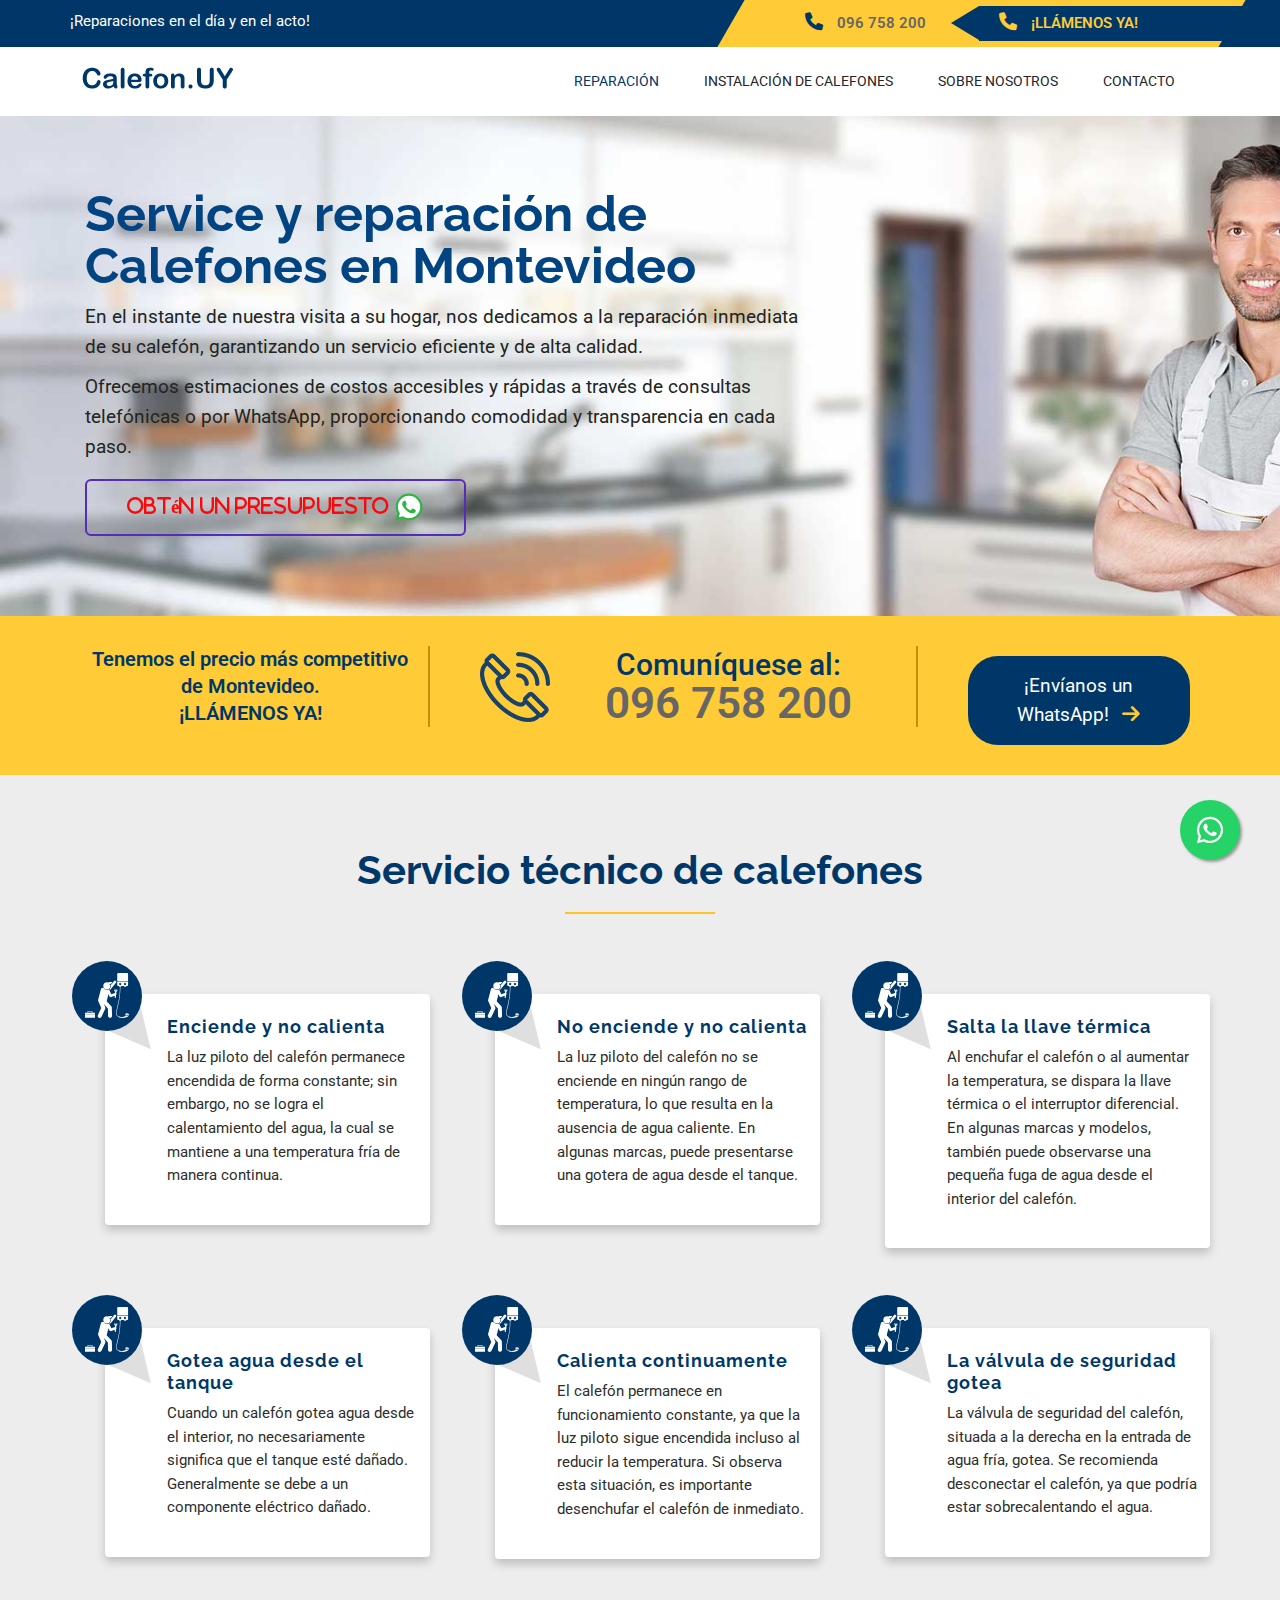
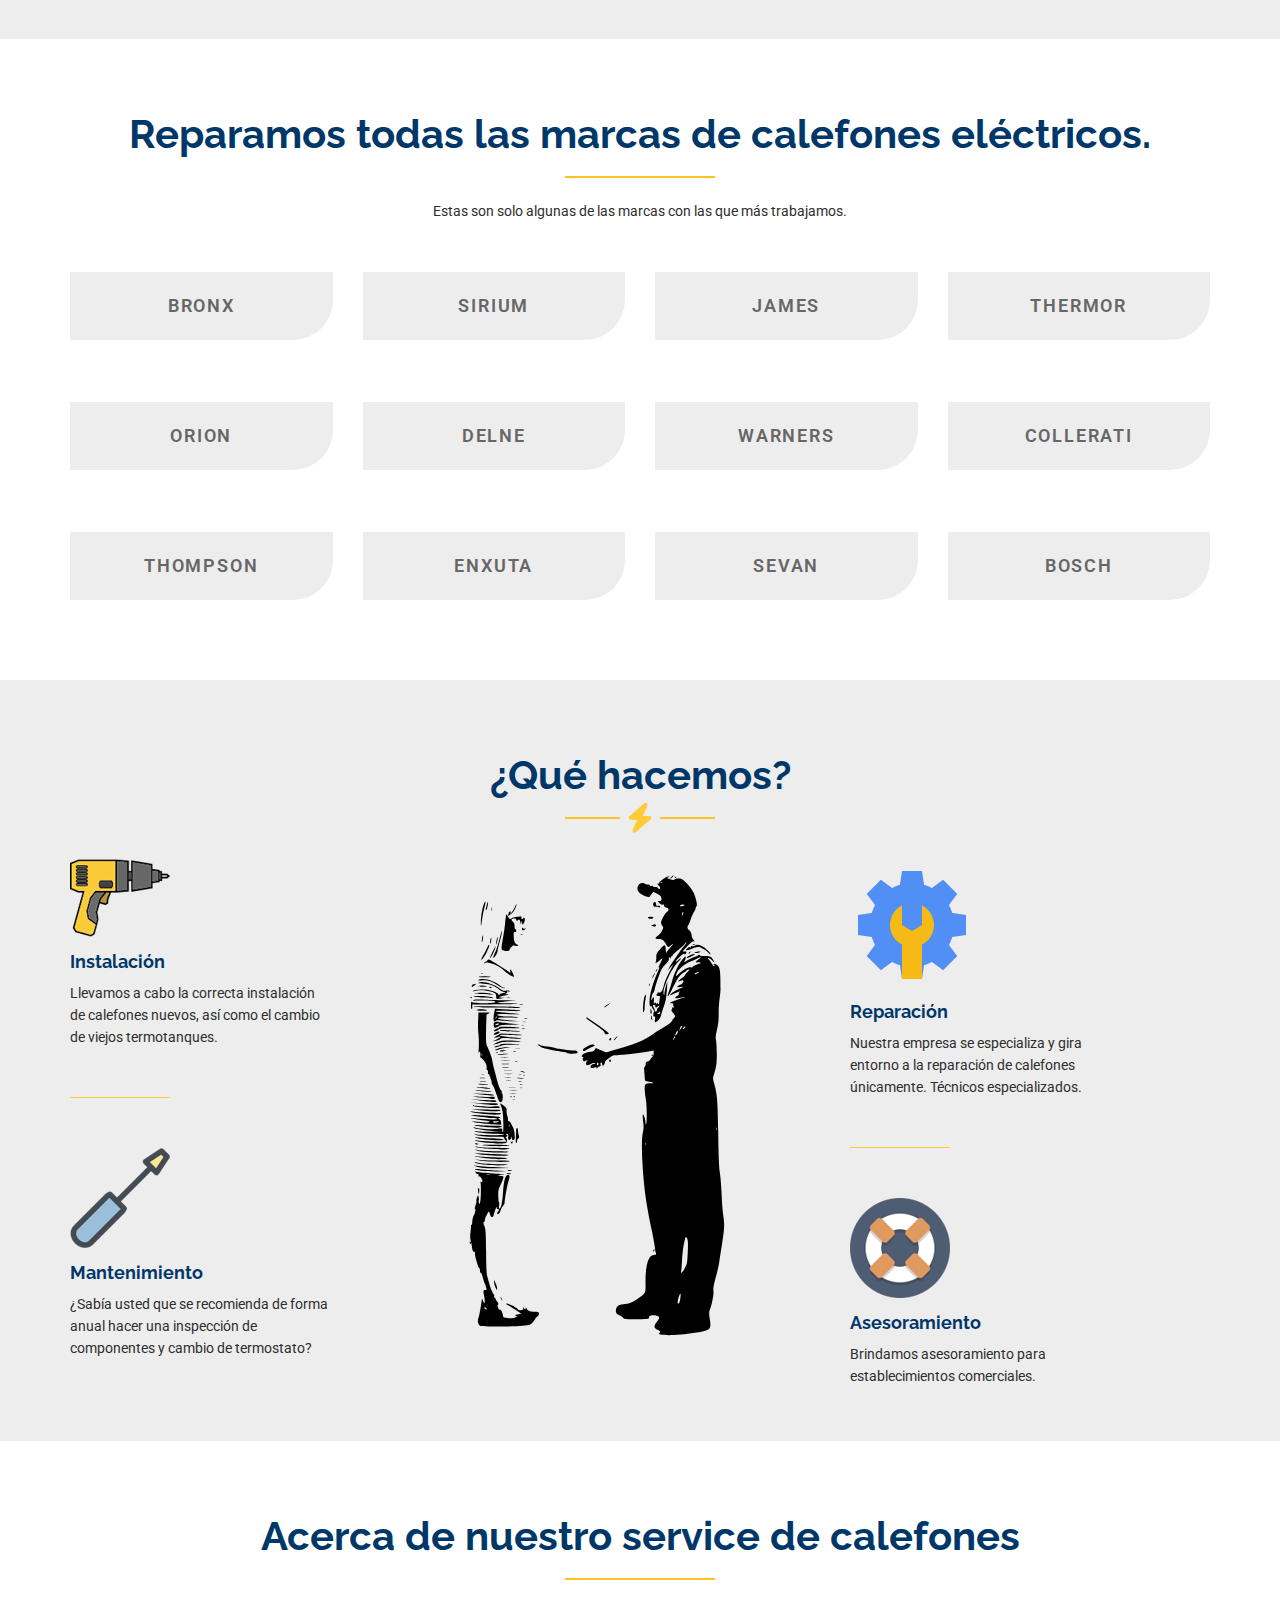
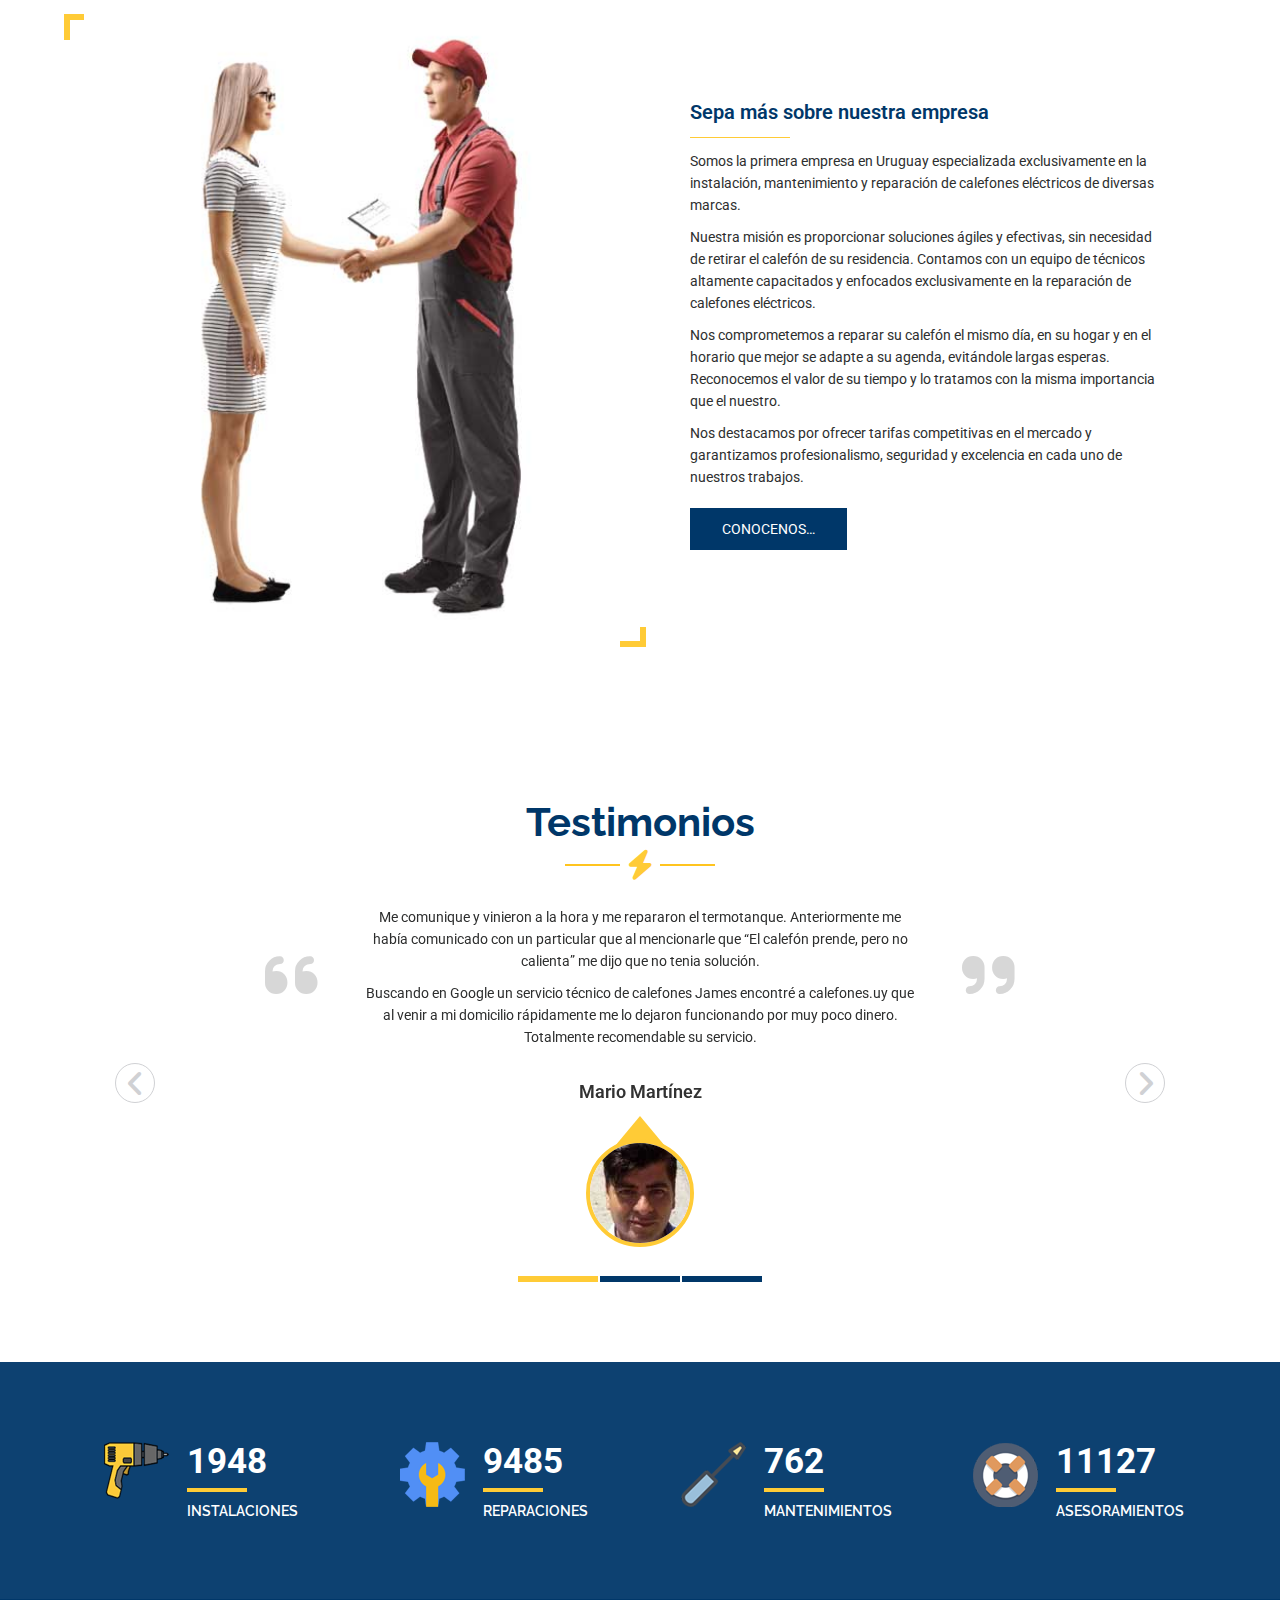
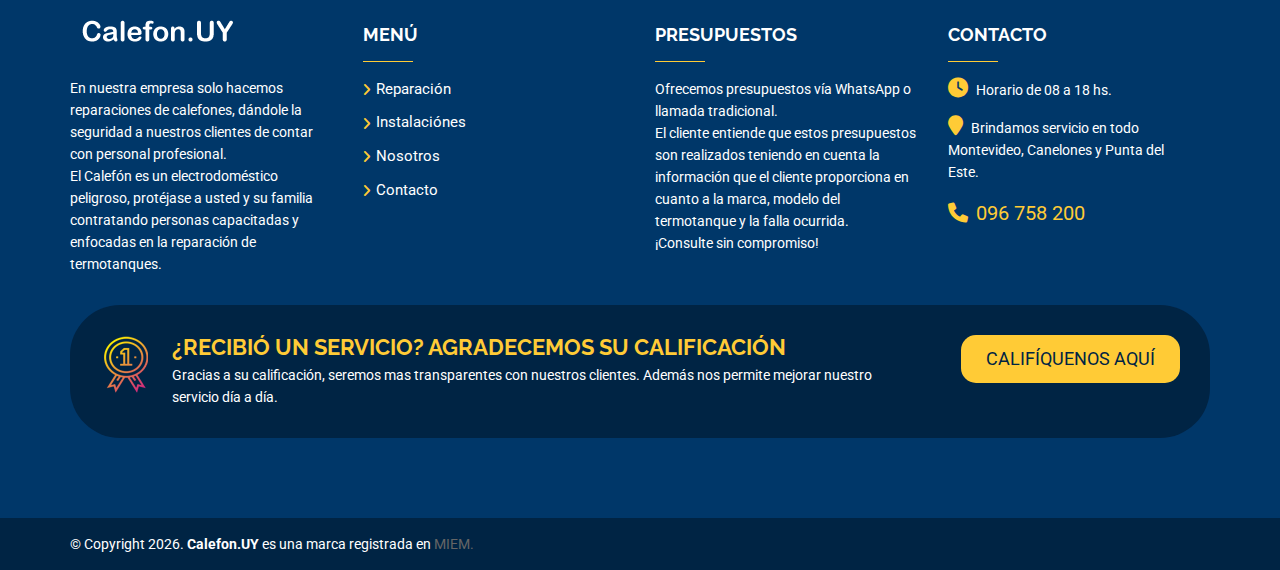
==== commit 301b3dd9: "Add files via upload" ====
--- a/index.html
+++ b/index.html
@@ -1,704 +1,684 @@
-<!DOCTYPE html>
-<html lang="es">
-<head>
-<meta charset="utf-8">
-<meta http-equiv="X-UA-Compatible" content="IE=edge">
-<meta name="viewport" content="width=device-width, initial-scale=1">
-<title>Des. Calefon.UY</title>
-<!-- Bootstrap CSS -->
-<link href="assets/bootstrap/css/bootstrap.min.css" rel="stylesheet">
-<!-- Font Awesome CSS-->
-<link href="assets/font-awesome/css/font-awesome.min.css" rel="stylesheet">
-<!-- Linear icons CSS-->
-<link href="assets/linearicons/css/icon-font.min.css" rel="stylesheet">
-<!-- Slick Nav CSS -->
-<link rel="stylesheet" href="assets/css/slicknav.min.css">
-<!-- Owl Carousel -->
-<link href="assets/owl-carousel/css/owl.carousel.css" rel="stylesheet">
-<link href="assets/owl-carousel/css/owl.theme.css" rel="stylesheet">
-<!-- Custom CSS -->
-<link href="css/style.css" rel="stylesheet">
-<!-- Animate CSS -->
-<link href="assets/animate/animate.css" rel="stylesheet">
-<!-- Favicon -->
-<link rel="shortcut icon" type="image/x-icon" href="images/favicon.ico">
-<!-- HTML5 shim and Respond.js for IE8 support of HTML5 elements and media queries -->
-<!-- WARNING: Respond.js doesn't work if you view the page via file:// -->
-<!--[if lt IE 9]>
-      <script src="https://oss.maxcdn.com/html5shiv/3.7.3/html5shiv.min.js"></script>
-      <script src="https://oss.maxcdn.com/respond/1.4.2/respond.min.js"></script>
-    <![endif]-->
-</head>
-<body>
-
-<!-- Header Start -->
-<header class="wow fadeInDown" data-offset-top="197" data-spy="affix">
-  <div class="top-wrapper hidden-xs">
-    <div class="container">
-      <div class="row">
-        <div class="col-lg-7 col-md-6 col-sm-12">
-          <div class="guest">¡Reparaciones en el día y en el acto!</div>
-        </div>
-        <div class="col-lg-5 col-md-6 hidden-sm">
-          <div class="top-header-add">
-            <div class="phone"><i class="fa fa-phone" aria-hidden="true"></i><span>096 758 200</span></div>
-            <div class="book"><a href="tel:+59896758200"><i aria-hidden="true"></i><span>¡Llamenos ya!</span></a></div>
-          </div>
-        </div>
-      </div>
-    </div>
-  </div>
-  <div class="header-inner">
-    <div class="container">
-      <div class="row">
-        <div class="col-lg-3 col-md-3">
-          <div class="logo"> <a href="index.html"><img src="images/logo.png" alt="#" data-popupalt-original-title="null" title="#"></a> </div>
-          <div class="mobile-menu"></div>
-        </div>
-        <div class="col-lg-9 col-md-9">
-          <nav class="navbar navbar-default desktop">
-            <div class="navbar-collapse"> 
-              <!-- Main Menu -->
-              <ul id="nav" class="nav menu navbar-nav">
-                <li class="active"><a href="index.html">Inicio</a></li>
-                <li><a href="instalacion-de-calefones.html">Instalación de calefones</a></li>
-                <li><a href="about-us.html">Sobre nosotros</a></li>
-                <li><a href="contact.html">Contacto</a></li>
-              </ul>
-              <!-- End Main Menu --> 
-            </div>
-          </nav>
-        </div>
-      </div>
-    </div>
-  </div>
-</header>
-<!-- Header End --> 
-<!-- Banner Wrapper Start -->
-<div class="banner-wrapper">
-  <div id="first-slider" class="">
-    <div id="carousel-example-generic" class="carousel slide carousel-fade"> 
-      <!-- Indicators -->
-
-
-
-
-
-
-      <!-- Wrapper for slides -->
-      <div class="carousel-inner" role="listbox"> 
-        <!-- Item 1 -->
-        <div class="item slide1 active">
-          <div class="row">
-            <div class="container">
-              <div class="col-md-4 col-sm-5 text-center hidden-sm hidden-md hidden-lg"> <img data-animation="animated zoomInLeft" src="images/slider-img1.png" alt=""> </div>
-              <div class="col-md-8 col-sm-7 text-left">
-                <h1 data-animation="animated bounceInLeft" class=""><span>Service y reparación de Calefones en Montevideo</span></h1>
-                <p data-animation="animated bounceInLeft" class="">En el instante de nuestra visita a su hogar, nos dedicamos a la reparación inmediata de su calefón, garantizando un servicio eficiente y de alta calidad.</p> <p>Ofrecemos estimaciones de costos accesibles y rápidas a través de consultas telefónicas o por WhatsApp, proporcionando comodidad y transparencia en cada paso.</p>
-                <a class="btn btn-hero" class="fa fa-phone" data-animation="animated bounceInLeft" title="Consulta el precio de tu reparación con un técnico especialista en calefones eléctricos." href="contact.html">¡Agende su servicio para hoy! <img height="30" width="30" src="/images/whatsapp.svg" title="Solicita tu presupuesto gratuito con un técnico especializado vía WhatsApp." alt="Buscar presupuesto de reparacion de calefon"></a> </div>
-              <div class="col-md-4 col-sm-5 text-right hidden-xs">  </div>
-            </div>
-          </div>
-        </div>
-       </div>      
-      </div>
-  </div>
-</div>
-<!-- Banner Wrapper End --> 
-<!-- cta Wrapper Start -->
-<div class="cta-wrapper">
-  <div class="container">
-    <div class="row">
-      <div class="col-sm-4">
-        <div class="cta-inner cta-text"><center>Tenemos el precio más competitivo de Montevideo. <br>
-          ¡LLÁMENOS YA!</center></div>
-      </div>
-      <div class="col-sm-5">
-        <div class="cta-inner cta"> <img src="images/cta-phone-icon.png" alt="">
-          <h3> <center>Comuníquese al: <br> <span>096 758 200</span> </center> </h3>
-        </div>
-      </div>
-      <div class="col-sm-3">
-        <div class="cta-inner cta-btn"> <center> <a target="_blank" rel="nofollow" href="https://api.whatsapp.com/send?phone=59896758200&text=Hola%20calefon.UY%20www.Calefon.UY.">¡Envíanos un WhatsApp!  <i class="fa fa-arrow-right" aria-hidden="true"></i></a></center> </div>
-      </div>
-    </div>
-  </div>
-</div>
-<!-- cta Wrapper End --> 
-<!-- Our Services Start -->
-<section class="our-services-wrapper">
-  <div class="container">
-    <div class="title">
-      <h2>Servicio técnico de calefones</h2>
-      </div>
-    <div class="row">
-      <div class="col-lg-4 col-md-6 col-sm-6">
-        <div class="single-service">
-          <div class="single-services">
-            <div class="services-inner">
-              <div class="our-services-icon"> <span><img height="45" width="40" src="images/calefon-service.svg" alt=""></span></div>
-              <div class="our-services-text">
-                <h3>Enciende y no calienta</h3>
-                <p>Lorem Ipsum has been the industry's standard dummy text ever since the 1500s, when an unknown...</p>
-                <a href="#">Read More</a> </div>
-            </div>
-          </div>
-        </div>
-      </div>
-      <div class="col-lg-4 col-md-6 col-sm-6">
-        <div class="single-service">
-          <div class="single-services">
-            <div class="services-inner">
-              <div class="our-services-icon"> <span><img height="45" width="40" src="images/calefon-service.svg" alt=""></span></div>
-              <div class="our-services-text">
-                <h3>No enciende y no calienta</h3>
-                <p>Lorem Ipsum has been the industry's standard dummy text ever since the 1500s, when an unknown...</p>
-                <a href="#">Read More</a> </div>
-            </div>
-          </div>
-        </div>
-      </div>
-      <div class="col-lg-4 col-md-6 col-sm-6">
-        <div class="single-service">
-          <div class="single-services">
-            <div class="services-inner">
-              <div class="our-services-icon"> <span><img height="45" width="40" src="images/calefon-service.svg" alt=""></span></div>
-              <div class="our-services-text">
-                <h3>Salta la llave térmica</h3>
-                <p>Lorem Ipsum has been the industry's standard dummy text ever since the 1500s, when an unknown...</p>
-                <a href="#">Read More</a> </div>
-            </div>
-          </div>
-        </div>
-      </div>
-      <div class="col-lg-4 col-md-6 col-sm-6">
-        <div class="single-service">
-          <div class="single-services">
-            <div class="services-inner">
-              <div class="our-services-icon"> <span><img height="45" width="40" src="images/calefon-service.svg" alt=""></span></div>
-              <div class="our-services-text">
-                <h3>Gotea agua desde el tanque</h3>
-                <p>Lorem Ipsum has been the industry's standard dummy text ever since the 1500s, when an unknown...</p>
-                <a href="#">Read More</a> </div>
-            </div>
-          </div>
-        </div>
-      </div>
-      <div class="col-lg-4 col-md-6 col-sm-6">
-        <div class="single-service">
-          <div class="single-services">
-            <div class="services-inner">
-              <div class="our-services-icon"> <span><img height="45" width="40" src="images/calefon-service.svg" alt=""></span></div>
-              <div class="our-services-text">
-                <h3>Calienta de forma <br> continua</h3>
-                <p>Lorem Ipsum has been the industry's standard dummy text ever since the 1500s, when an unknown...</p>
-                <a href="#">Read More</a> </div>
-            </div>
-          </div>
-        </div>
-      </div>
-      <div class="col-lg-4 col-md-6 col-sm-6">
-        <div class="single-service">
-          <div class="single-services">
-            <div class="services-inner">
-              <div class="our-services-icon"> <span><img height="45" width="40" src="images/calefon-service.svg" alt=""></span></div>
-              <div class="our-services-text">
-                <h3>La válvula de seguridad <br> gotea</h3>
-                <p>Lorem Ipsum has been the industry's standard dummy text ever since the 1500s, when an unknown...</p>
-                <a href="#">Read More</a> </div>
-            </div>
-          </div>
-        </div>
-      </div>
-    </div>
-  </div>
-</section>
-<!-- Our Services End --> 
-<!-- About Wrapper Start -->
-<section class="about-wrapper">
-  <div class="container">
-    <div class="title">
-      <h2>Acerca de nuestro service de calefones</h2>
-      </div>
-    <div class="mb-30">
-      <div class="display-table"> 
-        <!-- display-table-cell -->
-        <div class="display-table-cell width-50">
-          <div class="service-image">
-            <div class="border_style top left"><span></span></div>
-            <div class="border_style bottom right"><span></span></div>
-            <img src="/images/tecnico-calefon.jpg" alt="" title=""></div>
-        </div>
-        <!-- display-table-cell -->
-        <div class="display-table-cell width-50">
-          <div class="about-text-area">
-            <h3>Sepa más sobre nuestra empresa</h3>
-            <p>Somos la primera empresa especializada en la instalación, mantenimiento y reparación de calefones multi marca del Uruguay.</p>
-            <p>Nuestro objetivo es brindarle soluciones en el día sin llevarnos el calefon de su domicilio. Las tareas son llevadas a cabo por técnicos profesionales y únicamente dedicados a el arreglo de calefones.</p>
-            <p>Contamos con los precios mas competitivos del sector. Nuestra empresa le ofrece profesionalismo, seguridad y garantía de nuestros trabajos.</p>
-            <a href="/sobre-nosotros.html">Conocenos…</a> </div>
-          <!-- about-area --> 
-        </div>
-      </div>
-      <!-- display-table --> 
-    </div>
-  </div>
-</section>
-<!-- About Wrapper End --> 
-
-<!-- Latest Projects Wrapper Start -->
-<section class="latest-projects-wrapper">
-  <div class="container">
-    <div class="title">
-      <h2>¿Qué hacemos?</h2>
-      <span class="title-border-color"><i class="fa fa-bolt" aria-hidden="true"></i></span> </div>
-    <div class="row">
-      <div class="col-md-3 col-sm-6">
-        <div class="project-box border"> <img src="/images/Instalacion-de-calefones.png" alt="">
-          <h3>Instalación</h3>
-          <p>Llevamos a cabo la correcta instalación de calefones nuevos, así como el cambio de viejos termotanques.</p>
-        </div>
-        <div class="project-box"> <img src="/images/Mantenimiento-de-termotanques.png" alt="">
-          <h3>Mantenimiento</h3>
-          <p>¿Sabía usted que se recomienda de forma anual hacer una inspección de componentes y cambio de termostato?</p>
-        </div>
-      </div>
-      <div class="col-sm-5 hidden-sm">
-        <div class="project-box-img"> <img src="/images/tecnico-calefon.svg" alt=""> </div>
-      </div>
-      <div class="col-md-3 col-sm-6">
-        <div class="project-box border"> <img src="/images/Arreglo-de-calefones.png" alt="">
-          <h3>Reparación</h3>
-          <p>Nuestra empresa se especializa y gira entorno a la reparación de calefones únicamente. Técnicos especializados.</p>
-        </div>
-        <div class="project-box"> <img src="/images/Asesoramiento-calefones.png" alt="">
-          <h3>Asesoramiento</h3>
-          <p>Brindamos asesoramiento para establecimientos comerciales.</p>
-        </div>
-      </div>
-    </div>
-  </div>
-</section>
-<!-- Latest Projects Wrapper End --> 
-
-
-<!-- cta Wrapper Start -->
-<div class="cta-wrapper">
-  <div class="container">
-    <div class="row">
-      <div class="col-sm-4">
-        <div class="cta-inner cta-text"><center>Tenemos el precio más competitivo de Montevideo. <br>
-          ¡LLÁMENOS YA!</center></div>
-      </div>
-      <div class="col-sm-5">
-        <div class="cta-inner cta"> <img src="images/cta-phone-icon.png" alt="">
-          <h3> <center>Comuníquese al: <br> <span>096 758 200</span> </center> </h3>
-        </div>
-      </div>
-      <div class="col-sm-3">
-        <div class="cta-inner cta-btn"> <center> <a target="_blank" title="Solicita un presupuesto gratuito." alt="Consultar precio arreglo de calefon electrico" rel="nofollow" href="https://api.whatsapp.com/send?phone=59896758200&text=Hola%20calefon.UY%20www.Calefon.UY.">¡Envíanos un WhatsApp!  <i class="fa fa-arrow-right" aria-hidden="true"></i></a></center> </div>
-      </div>
-    </div>
-  </div>
-</div>
-<!-- cta Wrapper End -->  
-
-<!-- Our Team Wrapper Start -->
-<section class="our-team-wrapper">
-  <div class="container">
-    <div class="title">
-      <h2>Reparamos todas las marcas de calefones electricos.</h2>
-      <br>
-      <p>Estas son solo algunas de las marcas con las que mas trabajamos.</p>
-    </div>
-    <div class="row">
-      <div class="col-md-3 col-sm-6">
-        <div class="team-item">
-
-          <div class="team-item-descr font-alt">
-            <a class="team-item-name" title="Reparación de calefones Bronx" alt="Service oficial de calefones Bronx" href="https://calefon.uy/bronx/">Bronx</a>
-          </div>
-        </div>
-      </div>
-      <div class="col-md-3 col-sm-6">
-        <div class="team-item">
-
-          <div class="team-item-descr font-alt">
-            <a class="team-item-name" title="Reparación de calefones Sirium" alt="Service oficial de calefones Sirium" href="https://calefon.uy/sirium/">Sirium</a>
-          </div>
-        </div>
-      </div>
-      <div class="col-md-3 col-sm-6">
-        <div class="team-item">
-
-          <div class="team-item-descr font-alt">
-            <a class="team-item-name" title="Reparación de calefones James" alt="Service oficial de calefones James" href="https://calefon.uy/james/">James</a>
-          </div>
-        </div>
-      </div>
-      <div class="col-md-3 col-sm-6">
-        <div class="team-item">
-
-          <div class="team-item-descr font-alt">
-            <a class="team-item-name" title="Reparación de calefones Thermor" alt="Service oficial de calefones Thermor" href="https://calefon.uy/thermor/">Thermor</a>
-          </div>
-        </div>
-      </div>
-    </div>
-
-
-
-    <div class="title">
-     
-      <span class="title-border-color"></span> </div>
-    <div class="row">
-      <div class="col-md-3 col-sm-6">
-        <div class="team-item">
-
-          <div class="team-item-descr font-alt">
-            <a class="team-item-name" title="Reparación de calefones Orion" alt="Service oficial de calefones Orion" href="https://calefon.uy/orion/">Orion</a>
-          </div>
-        </div>
-      </div>
-      <div class="col-md-3 col-sm-6">
-        <div class="team-item">
-
-          <div class="team-item-descr font-alt">
-            <a class="team-item-name" title="Reparación de calefones Delne" alt="Service oficial de calefones Delne" href="https://calefon.uy/delne/">Delne</a>
-          </div>
-        </div>
-      </div>
-      <div class="col-md-3 col-sm-6">
-        <div class="team-item">
-
-          <div class="team-item-descr font-alt">
-            <a class="team-item-name" title="Reparación de calefones Warners" alt="Service oficial de calefones Warners" href="https://calefon.uy/warners/">Warners</a>
-          </div>
-        </div>
-      </div>
-      <div class="col-md-3 col-sm-6">
-        <div class="team-item">
-
-          <div class="team-item-descr font-alt">
-            <a class="team-item-name" title="Reparación de calefones Collerati" alt="Service oficial de calefones Collerati" href="https://calefon.uy/collerati/">Collerati</a>
-          </div>
-        </div>
-      </div>
-    </div>
-
-
-
-        <div class="title">
-     
-      <span class="title-border-color"></span> </div>
-    <div class="row">
-      <div class="col-md-3 col-sm-6">
-        <div class="team-item">
-
-          <div class="team-item-descr font-alt">
-            <a class="team-item-name" title="Reparación de calefones Thompson" alt="Service oficial de calefones Thompson" href="https://calefon.uy/thompson/">Thompson</a>
-          </div>
-        </div>
-      </div>
-      <div class="col-md-3 col-sm-6">
-        <div class="team-item">
-
-          <div class="team-item-descr font-alt">
-            <a class="team-item-name" title="Reparación de calefones Enxuta" alt="Service oficial de calefones Enxuta" href="https://calefon.uy/enxuta/">Enxuta</a>
-          </div>
-        </div>
-      </div>
-      <div class="col-md-3 col-sm-6">
-        <div class="team-item">
-
-          <div class="team-item-descr font-alt">
-            <a class="team-item-name" title="Reparación de calefones Sevan" alt="Service oficial de calefones Sevan" href="https://calefon.uy/sevan/">Sevan</a>
-          </div>
-        </div>
-      </div>
-      <div class="col-md-3 col-sm-6">
-        <div class="team-item">
-
-          <div class="team-item-descr font-alt">
-            <a class="team-item-name" title="Reparación de calefones Bosch" alt="Service oficial de calefones Bosch" href="https://calefon.uy/bosch/">Bosch</a>
-          </div>
-        </div>
-      </div>
-    </div>
-
-
-  </div>
-</section>
-<!-- Our Team Wrapper End --> 
-
-
-<!-- Testimonials Wrapper Start -->
-<section class="testimonials-wrapper">
-  <div class="container">
-    <div class="title">
-      <h2>Testimonios</h2>
-      <span class="title-border-color"><i class="fa fa-bolt" aria-hidden="true"></i></span> </div>
-    <div class="row">
-      <div class="col-md-8 col-sm-12 col-md-offset-2 col-sm-offset-0 col-xs-offset-0">
-        <div id="testimonials" class="owl-carousel">
-          <div class="item">
-            <div class="testimonials-main">
-              <div class="testimonials-inner">
-                <p>Me comunique y vinieron a la hora y me repararon el termotanque. Anteriormente me había comunicado con un particular que al mencionarle que “El calefón prende, pero no calienta” me dijo que no tenia solución. </p><p>
-                  Buscando en Google un servicio técnico de calefones James encontré a calefones.uy que al venir a mi domicilio rápidamente me lo dejaron funcionando por muy poco dinero. Totalmente recomendable su servicio.</p>  
-              </div>
-              <div class="testimonials-text">
-                <p>Mario Martínez</p>
-              </div>
-              <div class="testimonial-img"> <img src="/images/testimonials1.jpg" alt=""> </div>
-            </div>
-          </div>
-          <div class="item">
-            <div class="testimonials-main">
-              <div class="testimonials-inner">
-                <p>No dude en llamar en el momento que leí que se dedican únicamente al servicio técnico de termotanques. Eso fue lo que me dio la tranquilidad de comunicarme con técnicos que saben lo que hacen y no con un particular. </p><p>
-                  El calefón encendía, pero no calentaba el agua. Cambiaron una pieza y quedo solucionado. Demoraron muy poco y demostraron que la especialización es la mejor forma de demostrar que son verdaderos profesionales.
-                  </p>
-              </div>
-              <div class="testimonials-text">
-                <p>Fernando Bazo</p>
-              </div>
-              <div class="testimonial-img"> <img src="/images/testimonials2.jpg" alt=""> </div>
-            </div>
-          </div>
-          <div class="item">
-            <div class="testimonials-main">
-              <div class="testimonials-inner">
-                <p>Mi calefón no encendía por lo que decidí buscar en Google una empresa que se dedique al arreglo de calefones y me encontré con esta página. Me atendieron amablemente y me dieron una estimación de los costos dependiendo del daño que pudiera haber sufrido alguna de las piezas, lo que no me gusto mucho porque todo fue vía teléfono. </p><p>
-Aun así, les solicite que vinieran a mi domicilio y efectivamente era uno de los problemas que me habían mencionado. El precio me pareció acorde.
-</p>
-              </div>
-              <div class="testimonials-text">
-                <p>María Faundez</p>
-              </div>
-              <div class="testimonial-img"> <img src="/images/testimonials3.jpg" alt=""> </div>
-            </div>
-          </div>
-        </div>
-      </div>
-    </div>
-  </div>
-</section>
-<!-- Testimonials Wrapper End --> 
-<!-- Counters Wrapper Start -->
-<div class="counters">
-  <div class="container">
-    <div class="row">
-      <div class="col-lg-3 col-md-6 col-sm-6">
-        <div class="counter">
-          <div class="counter-icon-box"><img src="images/Instalacion-de-Termotanques.png" alt=""></div>
-          <div class="counter-right">
-            <div class="number animateNumber" data-num="1948"> <span>1948</span></div>
-            <h3>Instalaciones</h3>
-          </div>
-        </div>
-      </div>
-      <div class="col-lg-3 col-md-6 col-sm-6">
-        <div class="counter">
-          <div class="counter-icon-box"><img src="images/Calefones-Montevideo.png" alt=""></div>
-          <div class="counter-right">
-            <div class="number animateNumber" data-num="9485"> <span>9485</span></div>
-            <h3>Reparaciones</h3>
-          </div>
-        </div>
-      </div>
-      <div class="col-lg-3 col-md-6 col-sm-6">
-        <div class="counter last">
-          <div class="counter-icon-box"><img src="images/Termotanques-Montevideo.png" alt=""></div>
-          <div class="counter-right">
-            <div class="number animateNumber" data-num="762"> <span>762</span></div>
-            <h3>Mantenimientos</h3>
-          </div>
-        </div>
-      </div>
-      <div class="col-lg-3 col-md-6 col-sm-6">
-        <div class="counter last">
-          <div class="counter-icon-box"><img src="images/Asesoramiento-Termotanques.png" alt=""></div>
-          <div class="counter-right">
-            <div class="number animateNumber" data-num="11127"> <span>11127</span></div>
-            <h3>Asesoramientos</h3>
-          </div>
-        </div>
-      </div>
-    </div>
-  </div>
-</div>
-<!-- Counters Wrapper End --> 
-<!-- News Wrapper Start -->
-<section class="news-wrapper">
-  <div class="container">
-    <div class="title">
-      <h2>News & Guides</h2>
-      <span class="title-border-color"><i class="fa fa-bolt" aria-hidden="true"></i></span> </div>
-    <div class="row">
-      <div class="col-md-4 col-sm-6">
-        <div class="news-section-single">
-          <div class="news-img-main">
-            <div class="news-img"><img src="http://via.placeholder.com/600x400/000/fff" alt="" data-popupalt-original-title="null" title="">
-              <div class="news-list">
-                <ul>
-                  <li><i class="fa fa-clock-o" aria-hidden="true"></i> November 16, 2016</li>
-                  <li><i class="fa fa-comments-o" aria-hidden="true"></i> 8</li>
-                </ul>
-              </div>
-            </div>
-          </div>
-          <div class="news-head">
-            <h3>Lorem ipsum dolor sit amet, consectetuer adipiscing</h3>
-          </div>
-        </div>
-      </div>
-      <div class="col-md-4 col-sm-6">
-        <div class="news-section-single">
-          <div class="news-img-main">
-            <div class="news-img"><img src="http://via.placeholder.com/600x400/000/fff" alt="" data-popupalt-original-title="null" title="">
-              <div class="news-list">
-                <ul>
-                  <li><i class="fa fa-clock-o" aria-hidden="true"></i> November 16, 2016</li>
-                  <li><i class="fa fa-comments-o" aria-hidden="true"></i> 8</li>
-                </ul>
-              </div>
-            </div>
-          </div>
-          <div class="news-head">
-            <h3>Lorem ipsum dolor sit amet, consectetuer adipiscing</h3>
-          </div>
-        </div>
-      </div>
-      <div class="col-md-4 col-sm-6">
-        <div class="news-section-single">
-          <div class="news-img-main">
-            <div class="news-img"><img src="http://via.placeholder.com/600x400/000/fff" alt="" data-popupalt-original-title="null" title="">
-              <div class="news-list">
-                <ul>
-                  <li><i class="fa fa-clock-o" aria-hidden="true"></i> November 16, 2016</li>
-                  <li><i class="fa fa-comments-o" aria-hidden="true"></i> 8</li>
-                </ul>
-              </div>
-            </div>
-          </div>
-          <div class="news-head">
-            <h3>Lorem ipsum dolor sit amet, consectetuer adipiscing</h3>
-          </div>
-        </div>
-      </div>
-    </div>
-  </div>
-</section>
-<!-- News Wrapper End --> 
-<!-- Footer Wrapper Start -->
-<footer class="footer-wrapper">
-  <div class="container">
-    <div class="row">
-      <div class="search-wrapper">
-        <div class="col-sm-6">
-          <div class="search-inner-text">
-            <h3>Want to know about our offers first? <span>Subscribe our newsletter</span></h3>
-          </div>
-        </div>
-        <div class="col-sm-6">
-          <div class="footer-search-form">
-            <div class="form">
-              <input placeholder="Your Email Address" id="exampleInputName" class="form-control first" type="text">
-              <input class="bttn" value="Subscribe" type="text">
-            </div>
-          </div>
-        </div>
-      </div>
-    </div>
-    <div class="row">
-      <div class="col-md-3 col-sm-6">
-        <div class="intro">
-          <div class="flogo"><img src="images/logo2.png" alt=""></div>
-          <p class="intro-content">En nuestra empresa solo hacemos reparaciones de calefones, dándole la seguridad a nuestros clientes de contar con personal profesional.
-            <br>El Calefón es un electrodoméstico peligroso, protéjase a usted y su familia contratando personas capacitadas y enfocadas en la reparación de termotanques.</br>
-        </div>
-      </div>
-      <div class="col-md-3 col-sm-6">
-        <div class="extralinks">
-          <h4 class="title">Menú</h4>
-          <div class="extralinks-cols">
-            <ul class="extralinks-col">
-              <li class="active"><a href="https://calefon.uy/">Reparación</a></li>
-              <li><a href="https://calefon.uy/instalacion-de-termotanques/">Instalaciónes</a></li>
-              <li><a href="https://calefon.uy/sobre-nosotros/">Nosotros</a></li>
-              <li><a href="https://calefon.uy/contacto/">Contacto</a></li>
-            </ul>
-          </div>
-        </div>
-      </div>
-      <div class="col-md-3 col-sm-6">
-        <div class="intro">
-          <h4 class="title">Presupuestos</h4>
-          <div class="extralinks-cols">
-            <p class="intro-content">Ofrecemos presupuestos vía WhatsApp o llamada tradicional.<br>El cliente entiende que estos presupuestos son realizados teniendo en cuenta la información que el cliente proporciona en cuanto a la marca, modelo del termotanque y la falla ocurrida.<br>¡Consulte sin compromiso!</p> 
-          </div>
-        </div>
-      </div>
-      <div class="col-md-3 col-sm-6">
-        <div class="address">
-          <h4 class="title">Contacto</h4>
-          <div class="extralinks-cols">
-            <ul class="extralinks-col">
-              <li> <span class="fcontacto-icon fa fa-clock-o"></span>Horario de 08 a 18 hs.
-                </li>
-              <li><span class="fcontact-icon fa fa-map-marker"></span>Brindamos servicio en todo Montevideo, Canelones y 
-                Punta del Este.</li>
-              <li><span class="fcontact-icon fa fa-phone"></span>096 758 200</li>
-            </ul>
-          </div>
-        </div>
-      </div>
-    </div>
-	<div class="footer-cta-wrapper">
-	<div class="row">
-      <div class="col-sm-9">
-	    <img src="images/footer-cta-icon.png" alt="">
-        <h3>¿RECIBIÓ UN SERVICIO? Agradecemos su calificación</h3>
-        <p>Gracias a su calificación, seremos mas transparentes con nuestros clientes. Además nos permite mejorar nuestro servicio día a día.</p>
-      </div>
-      <div class="col-sm-3"> <a href="javascript:void(0)" class="pull-right">CALIFÍQUENOS AQUÍ</a> </div>
-    </div>
-	</div>
-  </div>
-</footer>
-<!-- Footer Wrapper End --> 
-<!-- Copyright Wrapper End -->
-<div class="copyright-wrapper">
-  <div class="container">
-    <div class="row">
-      <div class="col-sm-7">
-        <p>&copy; Copyright <span id="year"></span>. Calefon.UY es una marca registrada en <a target="_blank" rel="nofollow" href="https://www.gub.uy/ministerio-industria-energia-mineria/marcas-patentes">MIEM.</a></p>
-      </div>
-      <div class="col-sm-5">
-        <ul class="footer-social-icons">
-          <li class="facebook"><a href="javascript:void(0)" target="_blank"><i class="fa fa-facebook"></i></a></li>
-          <li class="twitter"><a href="javascript:void(0)" target="_blank"><i class="fa fa-twitter"></i></a></li>
-          <li class="linkedin"><a href="javascript:void(0)" target="_blank"><i class="fa fa-linkedin"></i></a></li>
-          <li class="pinterest"><a href="javascript:void(0)" target="_blank"><i class="fa fa-pinterest"></i></a></li>
-          <li class="google-plus"><a href="javascript:void(0)" target="_blank"><i class="fa fa-google-plus"></i></a></li>
-          <li class="youtube"><a href="javascript:void(0)" target="_blank"><i class="fa fa-youtube"></i></a></li>
-          <li class="dribbble"><a href="javascript:void(0)" target="_blank"><i class="fa fa-dribbble"></i></a></li>
-        </ul>
-      </div>
-    </div>
-  </div>
-</div>
-<!-- Copyright Wrapper End --> 
-<!-- jQuery (necessary for Bootstrap's JavaScript plugins) --> 
-<script src="assets/jquery/jquery-3.1.1.min.js"></script> 
-<script src="assets/jquery/plugins.js"></script> 
-<script src="assets/jquery/slicknav.min.js"></script> 
-<script src="https://cdn.jsdelivr.net/npm/bootstrap@5.3.2/dist/js/bootstrap.min.js"></script> 
-<script src="assets/number-animation/jquery.animateNumber.min.js"></script> 
-<script src="assets/owl-carousel/js/owl.carousel.js"></script> 
-<script src="assets/wow/wow.min.js"></script> 
-<script src="assets/jquery/slider.js"></script> 
-<script src="js/custom.js"></script>
-</body>
-</html>+<!DOCTYPE html>
+<html lang="es-UY">
+<head>
+  <!-- Google Tag Manager -->
+<script>(function(w,d,s,l,i){w[l]=w[l]||[];w[l].push({'gtm.start':
+  new Date().getTime(),event:'gtm.js'});var f=d.getElementsByTagName(s)[0],
+  j=d.createElement(s),dl=l!='dataLayer'?'&l='+l:'';j.async=true;j.src=
+  'https://www.googletagmanager.com/gtm.js?id='+i+dl;f.parentNode.insertBefore(j,f);
+  })(window,document,'script','dataLayer','GTM-PJD5JK64');</script>
+  <!-- End Google Tag Manager -->
+<meta charset="utf-8">
+<meta http-equiv="X-UA-Compatible" content="IE=edge">
+<meta name="viewport" content="width=device-width, initial-scale=1">
+<title>Service de calefones BRONX - Servicio técnico de calefón BRONX</title>
+<!-- Meta Descripción -->
+<meta name="description" content="Service de calefones Bronx. Reparación en el día, en el acto y en su domicilio en el horario de su preferencia. Solicite su presupuesto gratis.">
+<!-- Meta Keywords -->
+<meta name="keywords" content="reparación de calefones, mantenimiento de calefones, instalación de calefones, Montevideo, servicio técnico calefones">
+<!-- Meta Robots -->
+<meta name="robots" content="index, follow">
+<!-- Canonical Link -->
+<link rel="canonical" href="https://www.calefon.uy/">
+<!-- Open Graph Tags -->
+<meta property="og:title" content="Des. Calefon.UY">
+<meta property="og:description" content="Reparación y mantenimiento de calefones en Montevideo. Servicio rápido y profesional. ¡Llámenos ya!">
+<meta property="og:type" content="website">
+<meta property="og:url" content="https://www.calefon.uy/">
+<meta property="og:image" content="https://www.calefon.uy/images/og-image.jpg">
+<!-- Twitter Card Tags -->
+<meta name="twitter:card" content="summary_large_image">
+<meta name="twitter:title" content="Des. Calefon.UY">
+<meta name="twitter:description" content="Reparación y mantenimiento de calefones en Montevideo. Servicio rápido y profesional. ¡Llámenos ya!">
+<meta name="twitter:image" content="https://www.calefon.uy/images/twitter-image.jpg">
+
+<!-- Verificacion Google-->
+<meta name="google-site-verification" content="mu-7JC2PiXpAGvWWSrs6wMhCA1sQ6SFSuKb2GkuOso0" />
+<!-- Google Tag Manager -->
+<script>(function(w,d,s,l,i){w[l]=w[l]||[];w[l].push({'gtm.start':
+  new Date().getTime(),event:'gtm.js'});var f=d.getElementsByTagName(s)[0],
+  j=d.createElement(s),dl=l!='dataLayer'?'&l='+l:'';j.async=true;j.src=
+  'https://www.googletagmanager.com/gtm.js?id='+i+dl;f.parentNode.insertBefore(j,f);
+  })(window,document,'script','dataLayer','GTM-PJD5JK64');</script>
+  <!-- End Google Tag Manager -->
+
+
+
+<!-- Bootstrap CSS -->
+<link href="assets/bootstrap/css/bootstrap.min.css" rel="stylesheet">
+<!-- Font Awesome CSS-->
+<link href="assets/font-awesome/css/font-awesome.min.css" rel="stylesheet">
+<!-- Linear icons CSS-->
+<link href="assets/linearicons/css/icon-font.min.css" rel="stylesheet">
+<!-- Slick Nav CSS -->
+<link rel="stylesheet" href="assets/css/slicknav.min.css">
+<!-- Owl Carousel -->
+<link href="assets/owl-carousel/css/owl.carousel.css" rel="stylesheet">
+<link href="assets/owl-carousel/css/owl.theme.css" rel="stylesheet">
+<!-- Custom CSS -->
+<link href="css/style.css" rel="stylesheet">
+<!-- Animate CSS -->
+<link href="assets/animate/animate.css" rel="stylesheet">
+<!-- Favicon -->
+<link rel="shortcut icon" type="image/x-icon" href="images/favicon.ico">
+
+<link rel="stylesheet" href="https://cdnjs.cloudflare.com/ajax/libs/font-awesome/6.0.0-beta3/css/all.min.css">
+<style>
+  .whatsapp-button {
+      position: fixed;
+      width: 60px;
+      height: 60px;
+      bottom: 40px;
+      right: 40px;
+      background-color: #25d366;
+      color: #FFF;
+      border-radius: 50px;
+      text-align: center;
+      font-size: 30px;
+      box-shadow: 2px 2px 3px #999;
+      z-index: 1000;
+  }
+
+  .whatsapp-icon {
+      margin-top: 15px;
+  }
+</style>
+
+</head>
+<body>
+
+  <!-- Google Tag Manager (noscript) -->
+<noscript><iframe src="https://www.googletagmanager.com/ns.html?id=GTM-PJD5JK64"
+  height="0" width="0" style="display:none;visibility:hidden"></iframe></noscript>
+  <!-- End Google Tag Manager (noscript) -->
+
+<!-- Header Start -->
+<header class="wow fadeInDown" data-offset-top="197" data-spy="affix">
+  <div class="top-wrapper hidden-xs">
+    <div class="container">
+      <div class="row">
+        <div class="col-lg-7 col-md-6 col-sm-12">
+          <div class="guest">¡Reparaciones en el día y en el acto!</div>
+        </div>
+        <div class="col-lg-5 col-md-6 hidden-sm">
+          <div class="top-header-add">
+            <div class="phone">
+              <i class="fa fa-phone" aria-hidden="true"></i>
+              <span>
+                <a title="Obtén un presupuesto directamente con un técnico de calefones especializado de Calefon.UY al 096 758 200" target="_blank" rel="nofollow" href="tel:096758200">096 758 200</a>
+              </span>
+            </div>
+            <div class="book">
+              <a title="Número de contacto de Calefon.UY 096758200" target="_blank" rel="nofollow" href="tel:096758200"> <i class="fa fa-phone" aria-hidden="true"></i> <span>¡Llámenos YA!</span></a>
+            </div>
+          </div>
+        </div>      
+      </div>
+    </div>
+  </div>
+  <div class="header-inner">
+    <div class="container">
+      <div class="row">
+        <div class="col-lg-3 col-md-3">
+          <div class="logo"> <a rel="nofollow" href="index.html"><img src="images/logo.png" data-popupalt-original-title="null" alt="Reparación de calefones" title="Calefon.UY - Servicio técnico de calefones"></a> </div>
+          <div class="mobile-menu"></div>
+        </div>
+        <div class="col-lg-9 col-md-9">
+          <nav class="navbar navbar-default desktop">
+            <div class="navbar-collapse"> 
+              <!-- Main Menu -->
+              <ul id="nav" class="nav menu navbar-nav">
+                <li class="active"><a rel="nofollow" title="Arreglo de calefones" href="index.html">Reparación</a></li>
+                <li><a title="Instalación de calefones eléctricos" href="instalacion-de-calefones.html">Instalación de calefones</a></li>
+                <li><a title="Conoce mas sobre Calefon.UY" href="about-us.html">Sobre nosotros</a></li>
+                <li><a title="Contacta con Calefon.UY" href="contact.html">Contacto</a></li>
+              </ul>
+              <!-- End Main Menu --> 
+            </div>
+          </nav>
+        </div>
+      </div>
+    </div>
+  </div>
+</header>
+<!-- Header End --> 
+
+
+<!-- Banner Wrapper Start -->
+<div class="banner-wrapper">
+  <div id="first-slider" class="">
+    <div id="carousel-example-generic" class="carousel slide carousel-fade"> 
+      <!-- Indicators -->
+
+      <!-- Wrapper for slides -->
+      <div class="carousel-inner" role="listbox"> 
+        <!-- Item 1 -->
+        <div class="item slide1 active">
+          <div class="row">
+            <div class="container">
+
+              <div class="col-md-8 col-sm-7 text-left">
+                <h1 data-animation="animated bounceInLeft" class=""><span>Service y reparación de Calefones en Montevideo</span></h1>
+                <p data-animation="animated bounceInLeft" class="">En el instante de nuestra visita a su hogar, nos dedicamos a la reparación inmediata de su calefón, garantizando un servicio eficiente y de alta calidad.</p> 
+                <p>Ofrecemos estimaciones de costos accesibles y rápidas a través de consultas telefónicas o por WhatsApp, proporcionando comodidad y transparencia en cada paso.</p>
+                <a class="btn btn-hero fa fa-phone" data-animation="animated bounceInLeft" title="Consulta el precio de tu reparación con un técnico especialista en calefones eléctricos." href="contact.html">Obtén un presupuesto <img height="30" width="30" src="/images/whatsapp.svg" title="Solicita tu presupuesto gratuito con un técnico especializado vía WhatsApp." alt="Buscar presupuesto de reparacion de calefon"></a> 
+              </div>
+              <div class="col-md-4 col-sm-5 text-right hidden-xs">  </div>
+            </div>
+          </div>
+        </div>
+       </div>      
+      </div>
+  </div>
+</div>
+<!-- Banner Wrapper End --> 
+
+<!-- cta Wrapper Start -->
+<div class="cta-wrapper">
+  <div class="container">
+    <div class="row">
+      <div class="col-sm-4">
+        <div class="cta-inner cta-text" style="text-align: center;">Tenemos el precio más competitivo de Montevideo. <br>
+          ¡LLÁMENOS YA!</div>
+      </div>
+      <div class="col-sm-5">
+        <div class="cta-inner cta"> 
+          <img src="images/cta-phone-icon.png" alt="Icono de teléfono">
+          <h3 style="text-align: center;">
+                Comuníquese al: <br> 
+                <a title="Consulta el precio de la reparación de tu calefón con un técnico especialista a través del 096 758 200." rel="nofollow" target="_blank" href="tel:096758200" aria-label="Número de teléfono 096 758 200">
+                    <span>096 758 200</span>
+                </a> 
+          </h3>
+        </div>
+      </div>
+      <div class="col-sm-3">
+        <div class="cta-inner cta-btn" style="text-align: center;"> 
+          <a target="_blank" rel="nofollow" title="Solicita un presupuesto gratuito. Consultar precio arreglo de calefon electrico" href="https://wa.me/59896758200?text=Hola%20Calefon.UY%20mi%20calefon%20marca%3A%20tiene%20el%20siguiente%20problema%3A" aria-label="Enlace a WhatsApp para solicitar un presupuesto">
+              ¡Envíanos un WhatsApp!  
+              <i class="fa fa-arrow-right" aria-hidden="true"></i>
+          </a> 
+      </div>
+      </div>
+    </div>
+  </div>
+</div>
+<!-- cta Wrapper End -->
+
+<!-- Our Services Start -->
+<section class="our-services-wrapper">
+  <div class="container">
+    <div class="title">
+      <h2>Servicio técnico de calefones</h2>
+      </div>
+    <div class="row">
+      <div class="col-lg-4 col-md-6 col-sm-6">
+        <div class="single-service">
+          <div class="single-services">
+            <div class="services-inner">
+              <div class="our-services-icon"> <span><img height="45" width="40" src="images/calefon-service.svg" alt=""></span></div>
+              <div class="our-services-text">
+                <h3>Enciende y no calienta</h3>
+                <p>La luz piloto del calefón permanece encendida de forma constante; sin embargo, no se logra el calentamiento del agua, la cual se mantiene a una temperatura fría de manera continua.</p>
+                 </div>
+            </div>
+          </div>
+        </div>
+      </div>
+      <div class="col-lg-4 col-md-6 col-sm-6">
+        <div class="single-service">
+          <div class="single-services">
+            <div class="services-inner">
+              <div class="our-services-icon"> <span><img height="45" width="40" src="images/calefon-service.svg" alt=""></span></div>
+              <div class="our-services-text">
+                <h3>No enciende y no calienta</h3>
+                <p>La luz piloto del calefón no se enciende en ningún rango de temperatura, lo que resulta en la ausencia de agua caliente. En algunas marcas, puede presentarse una gotera de agua desde el tanque.</p>
+                 </div>
+            </div>
+          </div>
+        </div>
+      </div>
+      <div class="col-lg-4 col-md-6 col-sm-6">
+        <div class="single-service">
+          <div class="single-services">
+            <div class="services-inner">
+              <div class="our-services-icon"> <span><img height="45" width="40" src="images/calefon-service.svg" alt=""></span></div>
+              <div class="our-services-text">
+                <h3>Salta la llave térmica</h3>
+                <p>Al enchufar el calefón o al aumentar la temperatura, se dispara la llave térmica o el interruptor diferencial. En algunas marcas y modelos, también puede observarse una pequeña fuga de agua desde el interior del calefón.</p>
+                 </div>
+            </div>
+          </div>
+        </div>
+      </div>
+      <div class="col-lg-4 col-md-6 col-sm-6">
+        <div class="single-service">
+          <div class="single-services">
+            <div class="services-inner">
+              <div class="our-services-icon"> <span><img height="45" width="40" src="images/calefon-service.svg" alt=""></span></div>
+              <div class="our-services-text">
+                <h3>Gotea agua desde el tanque</h3>
+                <p>Cuando un calefón gotea agua desde el interior, no necesariamente significa que el tanque esté dañado. Generalmente se debe a un componente eléctrico dañado.</p>
+                 </div>
+            </div>
+          </div>
+        </div>
+      </div>
+      <div class="col-lg-4 col-md-6 col-sm-6">
+        <div class="single-service">
+          <div class="single-services">
+            <div class="services-inner">
+              <div class="our-services-icon"> <span><img height="45" width="40" src="images/calefon-service.svg" alt=""></span></div>
+              <div class="our-services-text">
+                <h3>Calienta continuamente</h3>
+                <p>El calefón permanece en funcionamiento constante, ya que la luz piloto sigue encendida incluso al reducir la temperatura. Si observa esta situación, es importante desenchufar el calefón de inmediato.</p>
+                 </div>
+            </div>
+          </div>
+        </div>
+      </div>
+      <div class="col-lg-4 col-md-6 col-sm-6">
+        <div class="single-service">
+          <div class="single-services">
+            <div class="services-inner">
+              <div class="our-services-icon"> <span><img height="45" width="40" src="images/calefon-service.svg" alt=""></span></div>
+              <div class="our-services-text">
+                <h3>La válvula de seguridad <br> gotea</h3>
+                <p>La válvula de seguridad del calefón, situada a la derecha en la entrada de agua fría, gotea. Se recomienda desconectar el calefón, ya que podría estar sobrecalentando el agua.</p>
+              </div>
+            </div>
+          </div>
+        </div>
+      </div>
+    </div>
+  </div>
+</section>
+<!-- Our Services End --> 
+
+<!-- Comienzo marcas-->
+<section class="our-team-wrapper">
+  <div class="container">
+    <div class="title">
+      <h2>Reparamos todas las marcas de calefones eléctricos.</h2>
+      <br>
+      <p>Estas son solo algunas de las marcas con las que más trabajamos.</p>
+    </div>
+    <div class="row">
+      <div class="col-md-3 col-sm-6">
+        <div class="team-item">
+          <div class="team-item-descr font-alt">
+            <a class="team-item-name" title="Servicio técnico de calefones Bronx" href="https://calefon.uy/bronx/">Bronx</a>
+          </div>
+        </div>
+      </div>
+      <div class="col-md-3 col-sm-6">
+        <div class="team-item">
+          <div class="team-item-descr font-alt">
+            <a class="team-item-name" title="Servicio técnico de calefones Sirium" href="https://calefon.uy/sirium/">Sirium</a>
+          </div>
+        </div>
+      </div>
+      <div class="col-md-3 col-sm-6">
+        <div class="team-item">
+          <div class="team-item-descr font-alt">
+            <a class="team-item-name" title="Servicio técnico de calefones James" href="https://calefon.uy/james/">James</a>
+          </div>
+        </div>
+      </div>
+      <div class="col-md-3 col-sm-6">
+        <div class="team-item">
+          <div class="team-item-descr font-alt">
+            <a class="team-item-name" title="Servicio técnico de calefones Thermor" href="https://calefon.uy/thermor/">Thermor</a>
+          </div>
+        </div>
+      </div>
+    </div>
+
+    <div class="title">
+      <span class="title-border-color"></span>
+    </div>
+    <div class="row">
+      <div class="col-md-3 col-sm-6">
+        <div class="team-item">
+          <div class="team-item-descr font-alt">
+            <a class="team-item-name" title="Servicio técnico de calefones Orion" href="https://calefon.uy/orion/">Orion</a>
+          </div>
+        </div>
+      </div>
+      <div class="col-md-3 col-sm-6">
+        <div class="team-item">
+          <div class="team-item-descr font-alt">
+            <a class="team-item-name" title="Servicio técnico de calefones Delne" href="https://calefon.uy/delne/">Delne</a>
+          </div>
+        </div>
+      </div>
+      <div class="col-md-3 col-sm-6">
+        <div class="team-item">
+          <div class="team-item-descr font-alt">
+            <a class="team-item-name" title="Servicio técnico de calefones Warners" href="https://calefon.uy/warners/">Warners</a>
+          </div>
+        </div>
+      </div>
+      <div class="col-md-3 col-sm-6">
+        <div class="team-item">
+          <div class="team-item-descr font-alt">
+            <a class="team-item-name" title="Servicio técnico de calefones Collerati" href="https://calefon.uy/collerati/">Collerati</a>
+          </div>
+        </div>
+      </div>
+    </div>
+
+    <div class="title">
+      <span class="title-border-color"></span>
+    </div>
+    <div class="row">
+      <div class="col-md-3 col-sm-6">
+        <div class="team-item">
+          <div class="team-item-descr font-alt">
+            <a class="team-item-name" title="Servicio técnico de calefones Thompson" href="https://calefon.uy/thompson/">Thompson</a>
+          </div>
+        </div>
+      </div>
+      <div class="col-md-3 col-sm-6">
+        <div class="team-item">
+          <div class="team-item-descr font-alt">
+            <a class="team-item-name" title="Servicio técnico de calefones Enxuta" href="https://calefon.uy/enxuta/">Enxuta</a>
+          </div>
+        </div>
+      </div>
+      <div class="col-md-3 col-sm-6">
+        <div class="team-item">
+          <div class="team-item-descr font-alt">
+            <a class="team-item-name" title="Servicio técnico de calefones Sevan" href="https://calefon.uy/sevan/">Sevan</a>
+          </div>
+        </div>
+      </div>
+      <div class="col-md-3 col-sm-6">
+        <div class="team-item">
+          <div class="team-item-descr font-alt">
+            <a class="team-item-name" title="Servicio técnico de calefones Bosch" href="https://calefon.uy/bosch/">Bosch</a>
+          </div>
+        </div>
+      </div>
+    </div>
+  </div>
+</section>
+<!-- Fin marcas-->
+
+<!-- Inicio ¿Que Hacemos? -->
+<section class="latest-projects-wrapper">
+  <div class="container">
+    <div class="title">
+      <h2>¿Qué hacemos?</h2>
+      <span class="title-border-color"><i class="fa fa-bolt" aria-hidden="true"></i></span> </div>
+    <div class="row">
+      <div class="col-md-3 col-sm-6">
+        <div class="project-box border"> <img src="/images/Instalacion-de-calefones.png" alt="">
+          <h3>Instalación</h3>
+          <p>Llevamos a cabo la correcta instalación de calefones nuevos, así como el cambio de viejos termotanques.</p>
+        </div>
+        <div class="project-box"> <img src="/images/Mantenimiento-de-termotanques.png" alt="">
+          <h3>Mantenimiento</h3>
+          <p>¿Sabía usted que se recomienda de forma anual hacer una inspección de componentes y cambio de termostato?</p>
+        </div>
+      </div>
+      <div class="col-sm-5 hidden-sm">
+        <div class="project-box-img"> <img src="/images/tecnico-calefon.svg" alt=""> </div>
+      </div>
+      <div class="col-md-3 col-sm-6">
+        <div class="project-box border"> <img src="/images/Arreglo-de-calefones.png" alt="">
+          <h3>Reparación</h3>
+          <p>Nuestra empresa se especializa y gira entorno a la reparación de calefones únicamente. Técnicos especializados.</p>
+        </div>
+        <div class="project-box"> <img src="/images/Asesoramiento-calefones.png" alt="">
+          <h3>Asesoramiento</h3>
+          <p>Brindamos asesoramiento para establecimientos comerciales.</p>
+        </div>
+      </div>
+    </div>
+  </div>
+  <br><br>
+</section>
+<!-- Fin ¿Que Hacemos? --> 
+
+<!-- Inicio acerca de nosotros -->
+<section class="about-wrapper">
+  <div class="container">
+    <div class="title">
+      <h2>Acerca de nuestro service de calefones</h2>
+      </div>
+    <div class="mb-30">
+      <div class="display-table"> 
+        <!-- display-table-cell -->
+        <div class="display-table-cell width-50">
+          <div class="service-image">
+            <div class="border_style top left"><span></span></div>
+            <div class="border_style bottom right"><span></span></div>
+            <img src="/images/tecnico-calefon.jpg" alt="" title=""></div>
+        </div>
+        <!-- display-table-cell -->
+        <div class="display-table-cell width-50">
+          <div class="about-text-area">
+            <h3>Sepa más sobre nuestra empresa</h3>
+            <p>Somos la primera empresa en Uruguay especializada exclusivamente en la instalación, mantenimiento y reparación de calefones eléctricos de diversas marcas.</p>
+            <p>Nuestra misión es proporcionar soluciones ágiles y efectivas, sin necesidad de retirar el calefón de su residencia. Contamos con un equipo de técnicos altamente capacitados y enfocados exclusivamente en la reparación de calefones eléctricos.</p>
+            <p>Nos comprometemos a reparar su calefón el mismo día, en su hogar y en el horario que mejor se adapte a su agenda, evitándole largas esperas. Reconocemos el valor de su tiempo y lo tratamos con la misma importancia que el nuestro.</p>
+            <p>Nos destacamos por ofrecer tarifas competitivas en el mercado y garantizamos profesionalismo, seguridad y excelencia en cada uno de nuestros trabajos.</p>
+            <a href="/sobre-nosotros.html">Conocenos…</a> </div>
+          <!-- about-area --> 
+        </div>
+      </div>
+      <!-- display-table --> 
+    </div>
+  </div>
+</section>
+<!-- Fin acerca de nosotros --> 
+
+
+<!-- Testimonials Wrapper Start -->
+<section class="testimonials-wrapper">
+  <div class="container">
+    <div class="title">
+      <h2>Testimonios</h2>
+      <span class="title-border-color"><i class="fa fa-bolt" aria-hidden="true"></i></span> </div>
+    <div class="row">
+      <div class="col-md-8 col-sm-12 col-md-offset-2 col-sm-offset-0 col-xs-offset-0">
+        <div id="testimonials" class="owl-carousel">
+          <div class="item">
+            <div class="testimonials-main">
+              <div class="testimonials-inner">
+                <p>Me comunique y vinieron a la hora y me repararon el termotanque. Anteriormente me había comunicado con un particular que al mencionarle que “El calefón prende, pero no calienta” me dijo que no tenia solución. </p><p>
+                  Buscando en Google un servicio técnico de calefones James encontré a calefones.uy que al venir a mi domicilio rápidamente me lo dejaron funcionando por muy poco dinero. Totalmente recomendable su servicio.</p>  
+              </div>
+              <div class="testimonials-text">
+                <p>Mario Martínez</p>
+              </div>
+              <div class="testimonial-img"> <img src="/images/testimonials1.jpg" alt=""> </div>
+            </div>
+          </div>
+          <div class="item">
+            <div class="testimonials-main">
+              <div class="testimonials-inner">
+                <p>No dude en llamar en el momento que leí que se dedican únicamente al servicio técnico de termotanques. Eso fue lo que me dio la tranquilidad de comunicarme con técnicos que saben lo que hacen y no con un particular. </p><p>
+                  El calefón encendía, pero no calentaba el agua. Cambiaron una pieza y quedo solucionado. Demoraron muy poco y demostraron que la especialización es la mejor forma de demostrar que son verdaderos profesionales.
+                  </p>
+              </div>
+              <div class="testimonials-text">
+                <p>Fernando Bazo</p>
+              </div>
+              <div class="testimonial-img"> <img src="/images/testimonials2.jpg" alt=""> </div>
+            </div>
+          </div>
+          <div class="item">
+            <div class="testimonials-main">
+              <div class="testimonials-inner">
+                <p>Mi calefón no encendía por lo que decidí buscar en Google una empresa que se dedique al arreglo de calefones y me encontré con esta página. Me atendieron amablemente y me dieron una estimación de los costos dependiendo del daño que pudiera haber sufrido alguna de las piezas, lo que no me gusto mucho porque todo fue vía teléfono. </p><p>
+Aun así, les solicite que vinieran a mi domicilio y efectivamente era uno de los problemas que me habían mencionado. El precio me pareció acorde.
+</p>
+              </div>
+              <div class="testimonials-text">
+                <p>María Faundez</p>
+              </div>
+              <div class="testimonial-img"> <img src="/images/testimonials3.jpg" alt=""> </div>
+            </div>
+          </div>
+        </div>
+      </div>
+    </div>
+  </div>
+</section>
+<!-- Testimonials Wrapper End --> 
+
+
+<!-- Counters Wrapper Start -->
+<div class="counters">
+  <div class="container">
+    <div class="row">
+      <div class="col-lg-3 col-md-6 col-sm-6">
+        <div class="counter">
+          <div class="counter-icon-box"><img src="images/Instalacion-de-Termotanques.png" alt=""></div>
+          <div class="counter-right">
+            <div class="number animateNumber" data-num="1948"> <span>1948</span></div>
+            <h3>Instalaciones</h3>
+          </div>
+        </div>
+      </div>
+      <div class="col-lg-3 col-md-6 col-sm-6">
+        <div class="counter">
+          <div class="counter-icon-box"><img src="images/Calefones-Montevideo.png" alt=""></div>
+          <div class="counter-right">
+            <div class="number animateNumber" data-num="9485"> <span>9485</span></div>
+            <h3>Reparaciones</h3>
+          </div>
+        </div>
+      </div>
+      <div class="col-lg-3 col-md-6 col-sm-6">
+        <div class="counter last">
+          <div class="counter-icon-box"><img src="images/Termotanques-Montevideo.png" alt=""></div>
+          <div class="counter-right">
+            <div class="number animateNumber" data-num="762"> <span>762</span></div>
+            <h3>Mantenimientos</h3>
+          </div>
+        </div>
+      </div>
+      <div class="col-lg-3 col-md-6 col-sm-6">
+        <div class="counter last">
+          <div class="counter-icon-box"><img src="images/Asesoramiento-Termotanques.png" alt=""></div>
+          <div class="counter-right">
+            <div class="number animateNumber" data-num="11127"> <span>11127</span></div>
+            <h3>Asesoramientos</h3>
+          </div>
+        </div>
+      </div>
+    </div>
+  </div>
+</div>
+<!-- Counters Wrapper End --> 
+
+<!-- Footer Wrapper Start -->
+<footer class="footer-wrapper">
+  <div class="container">
+
+    <div class="row">
+      <div class="col-md-3 col-sm-6">
+        <div class="intro">
+          <div class="flogo"><img src="images/logo2.png" alt=""></div>
+          <p class="intro-content">En nuestra empresa solo hacemos reparaciones de calefones, dándole la seguridad a nuestros clientes de contar con personal profesional.
+            <br>El Calefón es un electrodoméstico peligroso, protéjase a usted y su familia contratando personas capacitadas y enfocadas en la reparación de termotanques.</br></p>
+        </div>
+      </div>
+      <div class="col-md-3 col-sm-6">
+        <div class="extralinks">
+          <h4 class="title">Menú</h4>
+          <div class="extralinks-cols">
+            <ul class="extralinks-col">
+              <li class="active"><a href="https://calefon.uy/">Reparación</a></li>
+              <li><a href="https://calefon.uy/instalacion-de-termotanques/">Instalaciónes</a></li>
+              <li><a href="https://calefon.uy/sobre-nosotros/">Nosotros</a></li>
+              <li><a href="https://calefon.uy/contacto/">Contacto</a></li>
+            </ul>
+          </div>
+        </div>
+      </div>
+      <div class="col-md-3 col-sm-6">
+        <div class="intro">
+          <h4 class="title">Presupuestos</h4>
+          <div class="extralinks-cols">
+            <p class="intro-content">Ofrecemos presupuestos vía WhatsApp o llamada tradicional.<br>El cliente entiende que estos presupuestos son realizados teniendo en cuenta la información que el cliente proporciona en cuanto a la marca, modelo del termotanque y la falla ocurrida.<br>¡Consulte sin compromiso!</p> 
+          </div>
+        </div>
+      </div>
+      <div class="col-md-3 col-sm-6">
+        <div class="address">
+          <h4 class="title">Contacto</h4>
+          <div class="extralinks-cols">
+            <ul class="extralinks-col">
+              <li> <span class="fcontacto-icon fa fa-clock-o"></span>Horario de 08 a 18 hs.
+                </li>
+              <li><span class="fcontact-icon fa fa-map-marker"></span>Brindamos servicio en todo Montevideo, Canelones y 
+                Punta del Este.</li>
+              <li><span class="fcontact-icon fa fa-phone"></span><a title="Puedes llamarnos o escribirnos a través de WhatsApp." rel="nofollow" target="_blank" href="tel:096758200"><span>096 758 200</span></a></li>
+            </ul>
+          </div>
+        </div>
+      </div>
+    </div>
+	<div class="footer-cta-wrapper">
+	<div class="row">
+      <div class="col-sm-9">
+	    <img src="images/footer-cta-icon.png" alt="">
+        <h3>¿RECIBIÓ UN SERVICIO? Agradecemos su calificación</h3>
+        <p>Gracias a su calificación, seremos mas transparentes con nuestros clientes. Además nos permite mejorar nuestro servicio día a día.</p>
+      </div>
+      <div class="col-sm-3"> <a href="javascript:void(0)" class="pull-right">CALIFÍQUENOS AQUÍ</a> </div>
+    </div>
+	</div>
+  </div>
+</footer>
+<!-- Footer Wrapper End --> 
+
+<a title="Obtén un presupuesto gratis de la reparación de calefón por WhatsApp." rel="nofollow" href="https://wa.me/59896758200?text=Hola%20Calefon.UY%20mi%20calefon%20marca:%20tiene%20el%20siguiente%20problema:" class="whatsapp-button" target="_blank">
+  <i class="fab fa-whatsapp whatsapp-icon"></i>
+</a>
+
+
+<!-- Copyright Wrapper End -->
+<div class="copyright-wrapper">
+  <div class="container">
+    <div class="row">
+      <div class="col-sm-7">
+        <p>&copy; Copyright <span id="year"></span>. <b>Calefon.UY</b> es una marca registrada en <a target="_blank" rel="nofollow" href="https://www.gub.uy/ministerio-industria-energia-mineria/marcas-patentes">MIEM.</a></p>
+      </div>
+      <!-- Redes sociales suprimidas para evitar distraccion de usuarios.-->
+      <!-- <div class="col-sm-5"> --> 
+        <!-- <ul class="footer-social-icons"> --> 
+         <!--  <li class="facebook"><a href="javascript:void(0)" target="_blank"><i class="fa fa-facebook"></i></a></li> --> 
+          <!-- <li class="twitter"><a href="javascript:void(0)" target="_blank"><i class="fa fa-twitter"></i></a></li> --> 
+          <!-- <li class="linkedin"><a href="javascript:void(0)" target="_blank"><i class="fa fa-linkedin"></i></a></li> --> 
+          <!-- <li class="youtube"><a href="javascript:void(0)" target="_blank"><i class="fa fa-youtube"></i></a></li> --> 
+        <!-- </ul> --> 
+      <!-- </div> --> 
+    </div>
+  </div>
+</div>
+<!-- Copyright Wrapper End --> 
+<!-- jQuery (necessary for Bootstrap's JavaScript plugins) --> 
+<script src="assets/jquery/jquery-3.1.1.min.js"></script> 
+<script src="assets/jquery/plugins.js"></script> 
+<script src="assets/jquery/slicknav.min.js"></script>
+<script src="assets/number-animation/jquery.animateNumber.min.js"></script> 
+<script src="assets/owl-carousel/js/owl.carousel.js"></script> 
+<script src="assets/wow/wow.min.js"></script> 
+<script src="assets/jquery/slider.js"></script> 
+<script src="js/custom.js"></script>
+<script src="https://cdn.jsdelivr.net/npm/bootstrap@5.3.2/dist/js/bootstrap.min.js"></script> 
+<!-- Google Tag Manager (noscript) -->
+<noscript><iframe src="https://www.googletagmanager.com/ns.html?id=GTM-PJD5JK64"
+  height="0" width="0" style="display:none;visibility:hidden"></iframe></noscript>
+  <!-- End Google Tag Manager (noscript) -->
+</body>
+
+</html>
+
+ <!-- NOTAS --> 
+        <!-- Reemplazar todos los archivos .js y css a originales guardados en copia local. Eliminar los subidos a la nube y repositorio --> 